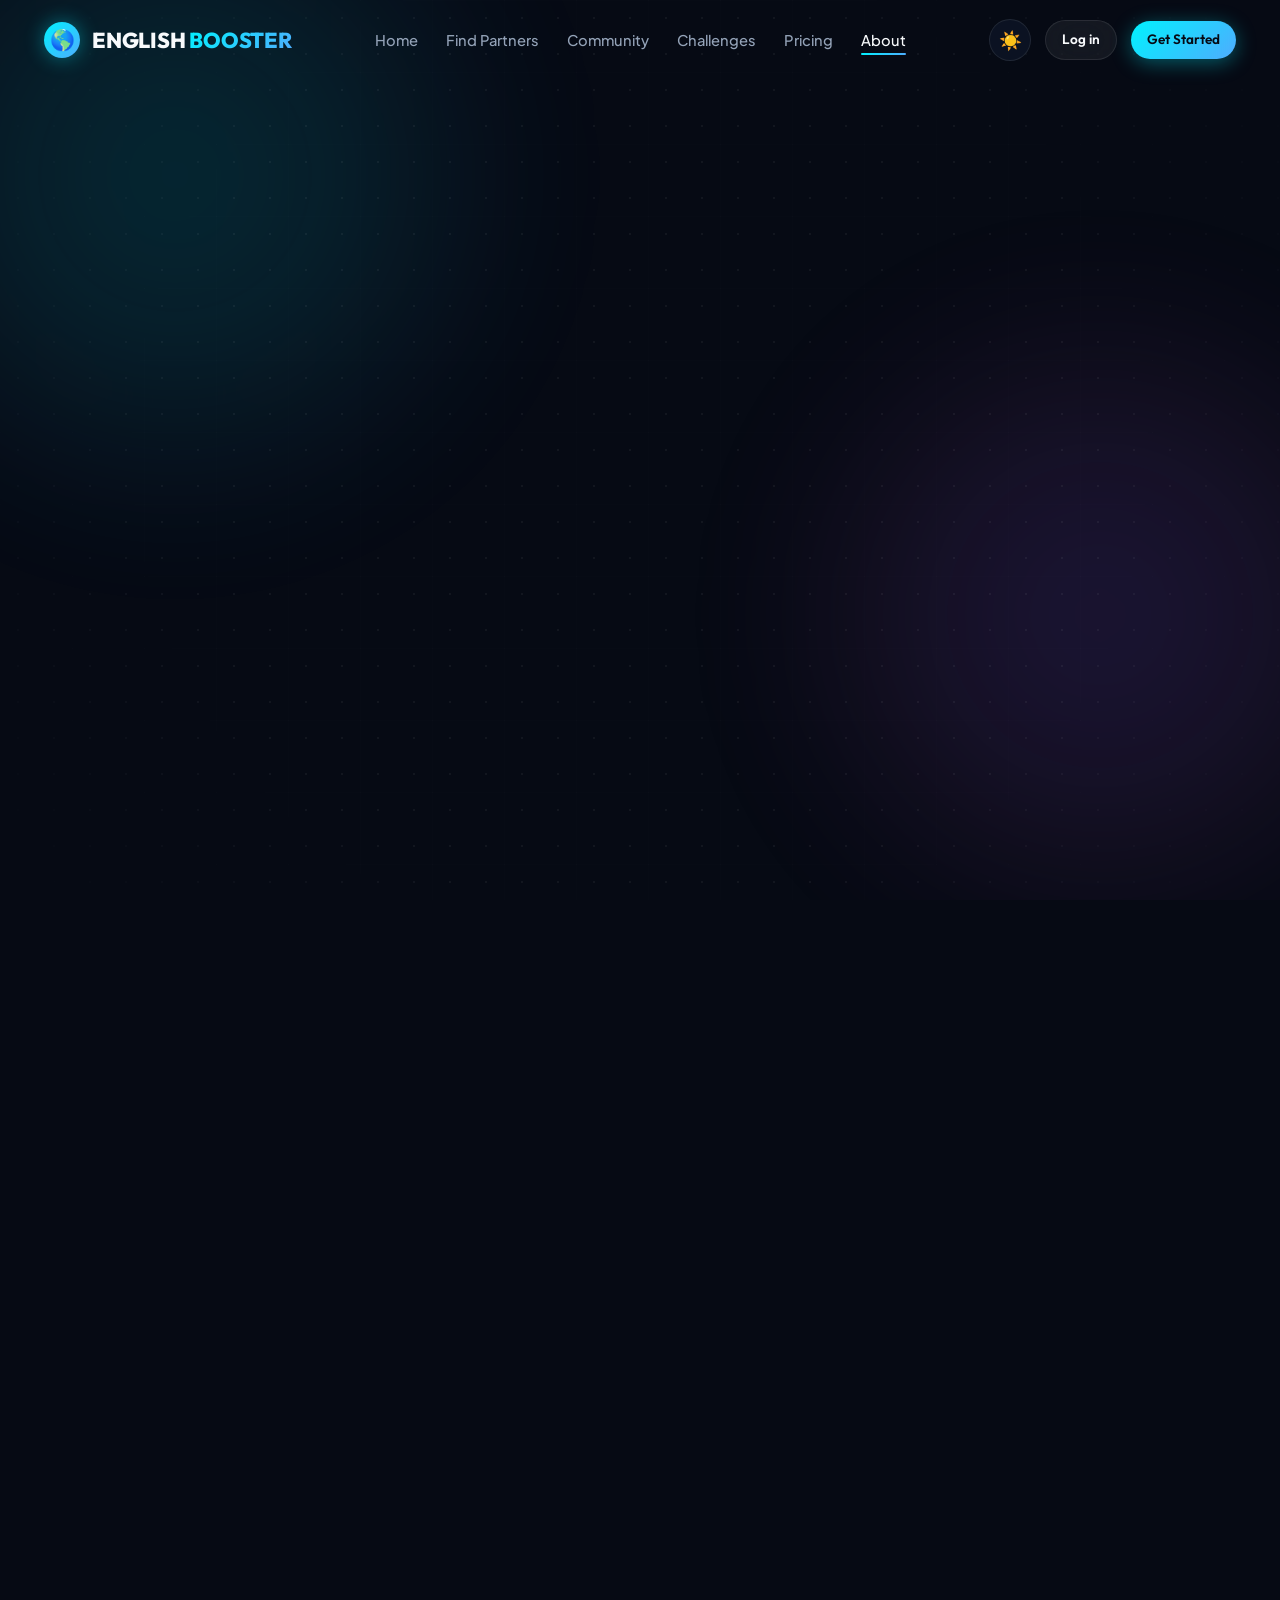
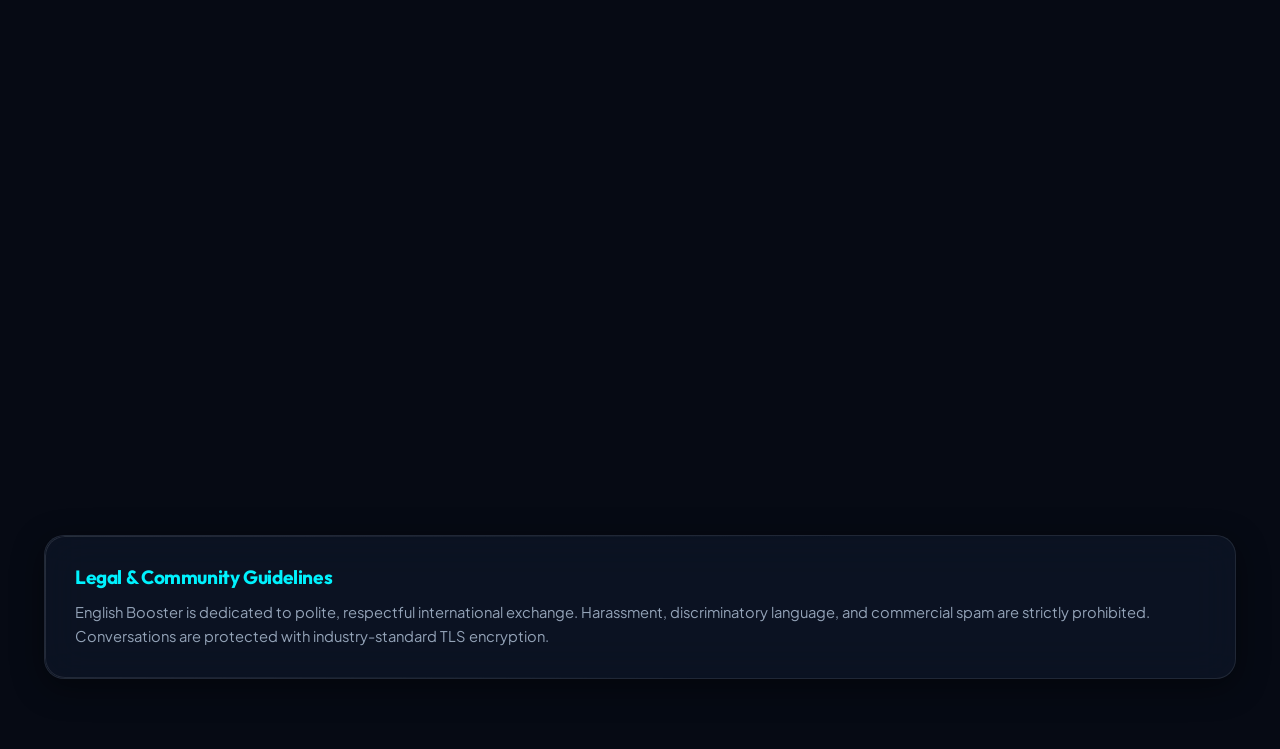
==== pages/about.html @ 3b74b7aa "v1" ====
<!DOCTYPE html>
<html lang="en" data-theme="dark">
<head>
  <meta charset="UTF-8">
  <meta name="viewport" content="width=device-width, initial-scale=1.0">
  <title>About English Booster & Founder Tychique Bongo</title>
  <meta name="description" content="Discover our mission to connect people across the globe and help them speak fluent English with confidence. Meet our founder Tychique Bongo.">
  <link rel="stylesheet" href="../css/style.css">
  <link rel="stylesheet" href="../css/animations.css">
  <link rel="stylesheet" href="../css/responsive.css">
  <link rel="icon" href="data:image/svg+xml,<svg xmlns='http://www.w3.org/2000/svg' viewBox='0 0 100 100'><text y='.9em' font-size='90'>🌎</text></svg>">
  <style>
    .faq-item {
      background: var(--bg-card);
      border: 1px solid var(--glass-border);
      border-radius: var(--radius-md);
      overflow: hidden;
      margin-bottom: 14px;
    }
    .faq-question {
      padding: 18px 22px;
      font-weight: 700;
      cursor: pointer;
      display: flex;
      justify-content: space-between;
      align-items: center;
      transition: background-color var(--transition-fast);
    }
    .faq-question:hover {
      background: rgba(0, 242, 254, 0.05);
    }
    .faq-answer {
      padding: 0 22px 18px;
      color: var(--text-muted);
      font-size: 0.95rem;
      line-height: 1.6;
      display: none;
    }
    .faq-item.active .faq-answer {
      display: block;
    }
    .faq-item.active .faq-icon {
      transform: rotate(45deg);
    }
    .faq-icon {
      transition: transform var(--transition-fast);
      font-size: 1.2rem;
    }
  </style>
</head>
<body>

  <!-- CRYSTAL BACKGROUND -->
  <div class="crystal-bg-wrapper" aria-hidden="true">
    <div class="crystal-orb crystal-orb-1"></div>
    <div class="crystal-orb crystal-orb-2"></div>
    <div class="crystal-grid-overlay"></div>
  </div>

  <header>
    <nav class="site-nav scrolled" id="main-nav">
      <div class="container nav-container">
        <a href="../index.html" class="nav-brand">
          <div class="brand-globe">🌎</div>
          <span>ENGLISH <span class="brand-title-accent">BOOSTER</span></span>
        </a>

        <ul class="nav-links">
          <li><a href="../index.html" class="nav-link">Home</a></li>
          <li><a href="partners.html" class="nav-link">Find Partners</a></li>
          <li><a href="community.html" class="nav-link">Community</a></li>
          <li><a href="challenges.html" class="nav-link">Challenges</a></li>
          <li><a href="pricing.html" class="nav-link">Pricing</a></li>
          <li><a href="about.html" class="nav-link active">About</a></li>
        </ul>

        <div class="nav-actions">
          <button class="theme-toggle-btn" aria-label="Toggle Theme">☀️</button>
          <a href="login.html" class="btn btn-secondary btn-sm">Log in</a>
          <a href="register.html" class="btn btn-primary btn-sm">Get Started</a>
          <button class="mobile-menu-toggle" aria-label="Menu">
            <span></span><span></span><span></span>
          </button>
        </div>
      </div>
    </nav>
  </header>

  <!-- MOBILE SLIDE DRAWER -->
  <div class="mobile-drawer" id="mobile-drawer">
    <ul class="mobile-nav-links">
      <li><a href="../index.html" class="mobile-nav-link"><span>🏠</span> Home</a></li>
      <li><a href="partners.html" class="mobile-nav-link"><span>🔎</span> Find Partners</a></li>
      <li><a href="dashboard.html" class="mobile-nav-link"><span>📊</span> Dashboard</a></li>
      <li><a href="pricing.html" class="mobile-nav-link"><span>💎</span> Pricing</a></li>
      <li><a href="about.html" class="mobile-nav-link active"><span>ℹ️</span> About</a></li>
    </ul>
  </div>

  <main class="container" style="padding-top: calc(var(--nav-height) + 30px); padding-bottom: 70px;">
    <!-- MISSION HEADER -->
    <div style="max-width: 780px; margin: 0 auto 60px; text-align: center;" class="reveal-init">
      <span class="crystal-badge" style="margin-bottom: 12px;">Our Purpose</span>
      <h1 style="font-size: 3rem; letter-spacing: -0.02em; line-height: 1.15;">
        Why <span class="text-gradient-cyan">English Booster?</span>
      </h1>
      <p style="color: var(--text-muted); font-size: 1.2rem; margin-top: 18px; line-height: 1.7;">
        English Booster connects people from different cultures and countries through one universal language: <strong>English</strong>.
      </p>
      <div class="glass-card" style="padding: 24px; margin-top: 24px; border-color: rgba(0,242,254,0.3); background: rgba(0,242,254,0.05);">
        <p style="font-size: 1.25rem; font-weight: 700; color: #ffffff;">
          "Help people speak English with confidence by giving them real opportunities to communicate."
        </p>
      </div>
    </div>

    <!-- CORE PILLARS GRID -->
    <div style="display: grid; grid-template-columns: repeat(auto-fit, minmax(280px, 1fr)); gap: 24px; margin-bottom: 80px;" class="reveal-init">
      <div class="glass-card" style="padding: 30px;">
        <div style="font-size: 2.2rem; margin-bottom: 12px;">🤝</div>
        <h3 style="font-size: 1.3rem; margin-bottom: 8px;">Human Connection First</h3>
        <p style="color: var(--text-muted); font-size: 0.95rem; line-height: 1.6;">
          Fluency does not come from memorizing vocabulary lists in isolation. It emerges when you interact with real people who listen, respond, and share genuine life stories.
        </p>
      </div>

      <div class="glass-card" style="padding: 30px;">
        <div style="font-size: 2.2rem; margin-bottom: 12px;">🤖</div>
        <h3 style="font-size: 1.3rem; margin-bottom: 8px;">Intelligent Pedagogical AI</h3>
        <p style="color: var(--text-muted); font-size: 0.95rem; line-height: 1.6;">
          Our AI acts as an encouraging mentor in the background — offering gentle grammatical corrections with explanations so you learn naturally without fear.
        </p>
      </div>

      <div class="glass-card" style="padding: 30px;">
        <div style="font-size: 2.2rem; margin-bottom: 12px;">🌍</div>
        <h3 style="font-size: 1.3rem; margin-bottom: 8px;">Global Inclusivity</h3>
        <p style="color: var(--text-muted); font-size: 0.95rem; line-height: 1.6;">
          From Abidjan and Tokyo to Madrid and Lagos, we welcome learners of all cultural backgrounds and CEFR proficiency levels from A1 beginners to C2 proficients.
        </p>
      </div>
    </div>

    <!-- FOUNDER & LEADERSHIP SECTION -->
    <div style="margin-bottom: 80px;" class="reveal-init">
      <div class="section-header">
        <span class="crystal-badge section-tag">Leadership & Contact</span>
        <h2 class="section-title">The Vision Behind English Booster</h2>
      </div>

      <div class="glass-card founder-card">
        <div class="founder-photo-wrap">
          <img src="../assets/images/tychique-bongo.jpg" alt="Tychique Bongo — Founder & CEO of English Booster">
        </div>

        <div class="founder-info">
          <span class="crystal-badge founder-badge">Founder & Creator</span>
          <h3 class="founder-name">Tychique Bongo</h3>
          <div class="founder-role">Lead Full-Stack Architect · EdTech Entrepreneur</div>
          <p class="founder-bio">
            "Millions of people spend years studying English in classrooms but freeze when speaking to a foreigner or answering in an interview. English Booster is built to bridge that gap through everyday practice, supportive AI coaching, and international friendships."
          </p>

          <div style="background: rgba(255,255,255,0.04); border: 1px solid var(--glass-border); border-radius: var(--radius-md); padding: 14px 18px; margin: 10px 0; font-size: 0.9rem;">
            <div><strong>Direct Contact Information:</strong></div>
            <div style="margin-top: 4px; color: var(--text-muted);">
              📞 Phone: <strong>+225 07 05 88 46 87</strong> | 💬 WhatsApp: <strong>+242 905 37 12</strong> | 📧 Email: <strong>tychiquebongo</strong>
            </div>
          </div>

          <div class="founder-contacts">
            <a href="https://wa.me/24209053712" target="_blank" rel="noopener noreferrer" class="founder-btn btn-whatsapp">
              <span>💬</span> WhatsApp Direct
            </a>
            <a href="tel:+2250705884687" class="founder-btn btn-call">
              <span>📞</span> Call Founder
            </a>
            <a href="mailto:tychiquebongo@englishbooster.io" class="founder-btn btn-email">
              <span>📧</span> Send Email
            </a>
          </div>
        </div>
      </div>
    </div>

    <!-- FREQUENTLY ASKED QUESTIONS (ACCORDION) -->
    <div style="max-width: 800px; margin: 0 auto 80px;" class="reveal-init">
      <div class="section-header">
        <span class="crystal-badge section-tag">FAQ</span>
        <h2 class="section-title">Common Questions</h2>
      </div>

      <div class="faq-item">
        <div class="faq-question">
          <span>What if I make mistakes while speaking?</span>
          <span class="faq-icon">+</span>
        </div>
        <div class="faq-answer">
          Making mistakes is the foundation of spoken language acquisition! English Booster fosters a supportive, zero-judgment atmosphere. Both your partner and our AI assistant are here to help you grow.
        </div>
      </div>

      <div class="faq-item">
        <div class="faq-question">
          <span>How does the AI Match Score work?</span>
          <span class="faq-icon">+</span>
        </div>
        <div class="faq-answer">
          Our algorithm evaluates your CEFR level, target goals (e.g. travel vs. career), shared interests, and typical availability timezones to suggest the most compatible practice partners.
        </div>
      </div>

      <div class="faq-item">
        <div class="faq-question">
          <span>Can I practice using audio without turning on my video?</span>
          <span class="faq-icon">+</span>
        </div>
        <div class="faq-answer">
          Yes! You have full control. You can exchange voice notes in chat, join audio-only calls, or turn on your camera whenever you feel comfortable.
        </div>
      </div>

      <div class="faq-item">
        <div class="faq-question">
          <span>How can I reach the founder or report feedback?</span>
          <span class="faq-icon">+</span>
        </div>
        <div class="faq-answer">
          You can reach Tychique Bongo directly via WhatsApp (+242 905 37 12), phone (+225 07 05 88 46 87), or email. We read and implement community feedback every single week!
        </div>
      </div>
    </div>

    <!-- LEGAL SUMMARY -->
    <div id="legal" class="glass-card" style="padding: 30px;" class="reveal-init">
      <h4 style="font-size: 1.2rem; margin-bottom: 12px; color: var(--cyan-primary);">Legal & Community Guidelines</h4>
      <p style="color: var(--text-muted); font-size: 0.92rem; line-height: 1.6;">
        English Booster is dedicated to polite, respectful international exchange. Harassment, discriminatory language, and commercial spam are strictly prohibited. Conversations are protected with industry-standard TLS encryption.
      </p>
    </div>
  </main>

  <script src="../js/main.js"></script>
  <script>
    // FAQ Accordion
    document.querySelectorAll('.faq-question').forEach(q => {
      q.addEventListener('click', () => {
        const item = q.parentElement;
        item.classList.toggle('active');
        const icon = q.querySelector('.faq-icon');
        icon.textContent = item.classList.contains('active') ? '−' : '+';
      });
    });
  </script>
</body>
</html>
---- css/style.css ----
/* ==========================================================================
   ENGLISH BOOSTER — CORE DESIGN SYSTEM & STYLESHEET
   Aesthetics: Crystal Glassmorphism + Deep Navy Blue + Electric Cyan + Royal Purple
   "Connect. Speak. Improve."
   ========================================================================== */

@import url('https://fonts.googleapis.com/css2?family=Outfit:wght@300;400;500;600;700;800;900&family=Plus+Jakarta+Sans:wght@300;400;500;600;700;800&family=JetBrains+Mono:wght@400;600&display=swap');

:root {
  /* Fonts */
  --font-heading: 'Outfit', -apple-system, BlinkMacSystemFont, 'Segoe UI', Roboto, sans-serif;
  --font-body: 'Plus Jakarta Sans', -apple-system, BlinkMacSystemFont, 'Segoe UI', Roboto, sans-serif;
  --font-mono: 'JetBrains Mono', monospace;

  /* Color Palette - Dark Mode (Default Premium Crystal) */
  --bg-base: #060a14;
  --bg-surface: #0a1124;
  --bg-card: rgba(15, 23, 42, 0.65);
  --bg-card-hover: rgba(26, 38, 74, 0.75);
  --bg-elevated: rgba(30, 41, 79, 0.85);
  --bg-input: rgba(15, 23, 42, 0.8);

  /* Glassmorphism Tokens */
  --glass-bg: rgba(14, 23, 47, 0.55);
  --glass-bg-subtle: rgba(255, 255, 255, 0.03);
  --glass-border: rgba(255, 255, 255, 0.09);
  --glass-border-hover: rgba(0, 242, 254, 0.35);
  --glass-border-active: rgba(139, 92, 246, 0.5);
  --glass-blur: blur(20px);
  --glass-shadow: 0 8px 32px 0 rgba(0, 0, 0, 0.45);
  --glass-glow-cyan: 0 0 35px rgba(0, 242, 254, 0.25);
  --glass-glow-purple: 0 0 35px rgba(139, 92, 246, 0.25);

  /* Vibrant Accents */
  --cyan-primary: #00f2fe;
  --cyan-deep: #4facfe;
  --purple-primary: #8b5cf6;
  --purple-deep: #6366f1;
  --pink-neon: #ec4899;
  --emerald-accent: #10b981;
  --amber-accent: #f59e0b;
  --coral-accent: #f43f5e;

  /* Gradients */
  --grad-cyan-blue: linear-gradient(135deg, #00f2fe 0%, #4facfe 100%);
  --grad-purple-pink: linear-gradient(135deg, #8b5cf6 0%, #ec4899 100%);
  --grad-crystal: linear-gradient(135deg, rgba(0, 242, 254, 0.15) 0%, rgba(139, 92, 246, 0.15) 100%);
  --grad-crystal-border: linear-gradient(135deg, rgba(0, 242, 254, 0.6) 0%, rgba(139, 92, 246, 0.4) 50%, rgba(255, 255, 255, 0.1) 100%);
  --grad-text-hero: linear-gradient(135deg, #ffffff 30%, #a5b4fc 60%, #00f2fe 100%);

  /* Text & Foreground */
  --text-main: #f8fafc;
  --text-muted: #94a3b8;
  --text-subtle: #64748b;
  --text-inverse: #060a14;

  /* Sizing & Radius */
  --radius-sm: 8px;
  --radius-md: 14px;
  --radius-lg: 20px;
  --radius-xl: 28px;
  --radius-full: 9999px;

  /* Transitions */
  --transition-fast: 0.18s cubic-bezier(0.16, 1, 0.3, 1);
  --transition-normal: 0.3s cubic-bezier(0.16, 1, 0.3, 1);
  --transition-bounce: 0.5s cubic-bezier(0.34, 1.56, 0.64, 1);

  /* Layout */
  --container-max: 1240px;
  --nav-height: 80px;
}

/* Light Mode Overrides */
[data-theme="light"] {
  --bg-base: #f1f5f9;
  --bg-surface: #e2e8f0;
  --bg-card: rgba(255, 255, 255, 0.75);
  --bg-card-hover: rgba(255, 255, 255, 0.95);
  --bg-elevated: #ffffff;
  --bg-input: rgba(255, 255, 255, 0.9);

  --glass-bg: rgba(255, 255, 255, 0.68);
  --glass-bg-subtle: rgba(0, 0, 0, 0.02);
  --glass-border: rgba(203, 213, 225, 0.7);
  --glass-border-hover: rgba(14, 165, 233, 0.5);
  --glass-border-active: rgba(139, 92, 246, 0.6);
  --glass-shadow: 0 8px 30px 0 rgba(148, 163, 184, 0.22);
  --glass-glow-cyan: 0 0 25px rgba(14, 165, 233, 0.2);
  --glass-glow-purple: 0 0 25px rgba(139, 92, 246, 0.15);

  --cyan-primary: #0284c7;
  --cyan-deep: #0369a1;
  --purple-primary: #7c3aed;

  --grad-text-hero: linear-gradient(135deg, #0f172a 30%, #3730a3 70%, #0284c7 100%);
  --grad-crystal: linear-gradient(135deg, rgba(2, 132, 199, 0.08) 0%, rgba(124, 58, 237, 0.08) 100%);

  --text-main: #0f172a;
  --text-muted: #475569;
  --text-subtle: #64748b;
  --text-inverse: #ffffff;
}

/* ==========================================================================
   RESET & BASE STYLES
   ========================================================================== */
*, *::before, *::after {
  box-sizing: border-box;
  margin: 0;
  padding: 0;
}

html {
  scroll-behavior: smooth;
  font-size: 16px;
  -webkit-text-size-adjust: 100%;
}

body {
  font-family: var(--font-body);
  background-color: var(--bg-base);
  color: var(--text-main);
  min-height: 100vh;
  line-height: 1.6;
  overflow-x: hidden;
  position: relative;
  transition: background-color var(--transition-normal), color var(--transition-normal);
}

/* Custom Scrollbar */
::-webkit-scrollbar {
  width: 9px;
  height: 9px;
}
::-webkit-scrollbar-track {
  background: var(--bg-base);
}
::-webkit-scrollbar-thumb {
  background: rgba(148, 163, 184, 0.25);
  border-radius: var(--radius-full);
  border: 2px solid var(--bg-base);
}
::-webkit-scrollbar-thumb:hover {
  background: var(--cyan-primary);
}

/* Selection */
::selection {
  background: rgba(0, 242, 254, 0.3);
  color: #ffffff;
}

/* Links & Media */
a {
  color: inherit;
  text-decoration: none;
  transition: color var(--transition-fast);
}

img, svg, video {
  max-width: 100%;
  height: auto;
  display: block;
}

button, input, select, textarea {
  font: inherit;
  color: inherit;
  outline: none;
  border: none;
  background: transparent;
}

button {
  cursor: pointer;
  user-select: none;
}

/* Headings */
h1, h2, h3, h4, h5, h6 {
  font-family: var(--font-heading);
  font-weight: 700;
  line-height: 1.2;
  letter-spacing: -0.02em;
}

/* ==========================================================================
   CRYSTALLIZED BACKGROUND ENGINE (HTML + CSS ONLY)
   ========================================================================== */
.crystal-bg-wrapper {
  position: fixed;
  inset: 0;
  pointer-events: none;
  z-index: -1;
  overflow: hidden;
}

.crystal-orb {
  position: absolute;
  border-radius: 50%;
  filter: blur(80px);
  opacity: 0.45;
  transition: transform 1s ease-out;
  will-change: transform;
}

.crystal-orb-1 {
  width: 650px;
  height: 650px;
  top: -150px;
  left: -150px;
  background: radial-gradient(circle, rgba(0, 242, 254, 0.35) 0%, rgba(79, 172, 254, 0.1) 70%, transparent 100%);
  animation: floatOrb 22s ease-in-out infinite alternate;
}

.crystal-orb-2 {
  width: 600px;
  height: 600px;
  top: 35%;
  right: -120px;
  background: radial-gradient(circle, rgba(139, 92, 246, 0.38) 0%, rgba(236, 72, 153, 0.12) 70%, transparent 100%);
  animation: floatOrb 26s ease-in-out infinite alternate-reverse;
}

.crystal-orb-3 {
  width: 500px;
  height: 500px;
  bottom: -100px;
  left: 20%;
  background: radial-gradient(circle, rgba(16, 185, 129, 0.25) 0%, rgba(0, 242, 254, 0.1) 70%, transparent 100%);
  animation: floatOrb 20s ease-in-out infinite alternate;
}

/* Geometric Crystal Prisms */
.crystal-prism {
  position: absolute;
  background: linear-gradient(135deg, rgba(255, 255, 255, 0.05) 0%, rgba(255, 255, 255, 0.01) 100%);
  backdrop-filter: blur(6px);
  border: 1px solid rgba(255, 255, 255, 0.08);
  box-shadow: 0 8px 32px 0 rgba(0, 242, 254, 0.08);
  clip-path: polygon(50% 0%, 100% 38%, 82% 100%, 18% 100%, 0% 38%);
  animation: rotatePrism 30s linear infinite;
  opacity: 0.6;
}

.prism-1 {
  width: 140px;
  height: 140px;
  top: 15%;
  left: 10%;
  animation-duration: 35s;
}

.prism-2 {
  width: 90px;
  height: 90px;
  top: 65%;
  right: 12%;
  animation-duration: 25s;
  animation-direction: reverse;
}

.prism-3 {
  width: 70px;
  height: 70px;
  bottom: 12%;
  left: 8%;
  animation-duration: 28s;
}

/* Micro Crystal Grid Pattern */
.crystal-grid-overlay {
  position: absolute;
  inset: 0;
  background-image: 
    radial-gradient(rgba(255, 255, 255, 0.08) 1px, transparent 1px),
    linear-gradient(to right, rgba(255, 255, 255, 0.015) 1px, transparent 1px),
    linear-gradient(to bottom, rgba(255, 255, 255, 0.015) 1px, transparent 1px);
  background-size: 36px 36px, 72px 72px, 72px 72px;
  mask-image: radial-gradient(circle at 50% 50%, black 60%, transparent 100%);
  -webkit-mask-image: radial-gradient(circle at 50% 50%, black 60%, transparent 100%);
  opacity: 0.65;
}

/* ==========================================================================
   GLASSMORPHISM & CORE UTILITY CLASSES
   ========================================================================== */
.container {
  width: 100%;
  max-width: var(--container-max);
  margin-left: auto;
  margin-right: auto;
  padding-left: 24px;
  padding-right: 24px;
}

.glass-card {
  background: var(--bg-card);
  backdrop-filter: var(--glass-blur);
  -webkit-backdrop-filter: var(--glass-blur);
  border: 1px solid var(--glass-border);
  border-radius: var(--radius-lg);
  box-shadow: var(--glass-shadow);
  transition: transform var(--transition-normal), border-color var(--transition-normal), box-shadow var(--transition-normal);
  position: relative;
  overflow: hidden;
}

.glass-card::before {
  content: '';
  position: absolute;
  inset: 0;
  border-radius: inherit;
  padding: 1px;
  background: linear-gradient(135deg, rgba(255, 255, 255, 0.12), transparent 60%);
  -webkit-mask: linear-gradient(#fff 0 0) content-box, linear-gradient(#fff 0 0);
  -webkit-mask-composite: xor;
  mask-composite: exclude;
  pointer-events: none;
}

.glass-card:hover {
  border-color: var(--glass-border-hover);
  box-shadow: var(--glass-shadow), var(--glass-glow-cyan);
  transform: translateY(-4px);
}

.glass-card-interactive {
  cursor: pointer;
}

.glass-card-interactive:active {
  transform: translateY(-1px) scale(0.99);
}

.glass-panel {
  background: var(--glass-bg);
  backdrop-filter: var(--glass-blur);
  -webkit-backdrop-filter: var(--glass-blur);
  border: 1px solid var(--glass-border);
  border-radius: var(--radius-xl);
  box-shadow: var(--glass-shadow);
}

/* Badges & Tags */
.crystal-badge {
  display: inline-flex;
  align-items: center;
  gap: 8px;
  padding: 6px 14px;
  border-radius: var(--radius-full);
  font-size: 0.82rem;
  font-weight: 600;
  letter-spacing: 0.02em;
  background: rgba(0, 242, 254, 0.1);
  color: var(--cyan-primary);
  border: 1px solid rgba(0, 242, 254, 0.25);
  box-shadow: 0 0 16px rgba(0, 242, 254, 0.15);
}

.crystal-badge-purple {
  background: rgba(139, 92, 246, 0.12);
  color: #a78bfa;
  border-color: rgba(139, 92, 246, 0.3);
  box-shadow: 0 0 16px rgba(139, 92, 246, 0.15);
}

.crystal-badge-emerald {
  background: rgba(16, 185, 129, 0.12);
  color: #34d399;
  border-color: rgba(16, 185, 129, 0.3);
  box-shadow: 0 0 16px rgba(16, 185, 129, 0.15);
}

.crystal-badge-amber {
  background: rgba(245, 158, 11, 0.12);
  color: #fbbf24;
  border-color: rgba(245, 158, 11, 0.3);
}

/* CEFR Level Badges */
.badge-level {
  display: inline-flex;
  align-items: center;
  justify-content: center;
  font-weight: 800;
  font-family: var(--font-heading);
  padding: 3px 10px;
  border-radius: var(--radius-sm);
  font-size: 0.75rem;
  text-transform: uppercase;
  letter-spacing: 0.05em;
}

.level-a1, .level-a2 {
  background: rgba(59, 130, 246, 0.18);
  color: #60a5fa;
  border: 1px solid rgba(59, 130, 246, 0.35);
}
.level-b1, .level-b2 {
  background: rgba(139, 92, 246, 0.18);
  color: #c084fc;
  border: 1px solid rgba(139, 92, 246, 0.35);
}
.level-c1, .level-c2 {
  background: rgba(16, 185, 129, 0.18);
  color: #34d399;
  border: 1px solid rgba(16, 185, 129, 0.35);
}

/* Status Dot */
.status-indicator {
  display: inline-flex;
  align-items: center;
  gap: 6px;
  font-size: 0.8rem;
  font-weight: 500;
}
.status-dot {
  width: 8px;
  height: 8px;
  border-radius: 50%;
  display: inline-block;
}
.status-dot.online {
  background-color: var(--emerald-accent);
  box-shadow: 0 0 10px var(--emerald-accent);
  animation: pulseDot 2s infinite;
}
.status-dot.offline {
  background-color: var(--text-subtle);
}

/* Gradient Text */
.text-gradient-cyan {
  background: var(--grad-cyan-blue);
  -webkit-background-clip: text;
  -webkit-text-fill-color: transparent;
}

.text-gradient-hero {
  background: var(--grad-text-hero);
  -webkit-background-clip: text;
  -webkit-text-fill-color: transparent;
}

.text-gradient-purple {
  background: var(--grad-purple-pink);
  -webkit-background-clip: text;
  -webkit-text-fill-color: transparent;
}

/* ==========================================================================
   BUTTONS
   ========================================================================== */
.btn {
  display: inline-flex;
  align-items: center;
  justify-content: center;
  gap: 10px;
  padding: 12px 24px;
  border-radius: var(--radius-full);
  font-family: var(--font-heading);
  font-weight: 600;
  font-size: 0.95rem;
  transition: all var(--transition-normal);
  cursor: pointer;
  position: relative;
  overflow: hidden;
  white-space: nowrap;
}

.btn-primary {
  background: var(--grad-cyan-blue);
  color: #060a14;
  box-shadow: 0 4px 20px rgba(0, 242, 254, 0.35);
  border: none;
}

.btn-primary:hover {
  transform: translateY(-2px);
  box-shadow: 0 8px 30px rgba(0, 242, 254, 0.55);
}

.btn-primary:active {
  transform: translateY(0);
}

.btn-secondary {
  background: rgba(255, 255, 255, 0.06);
  color: var(--text-main);
  border: 1px solid var(--glass-border);
  backdrop-filter: var(--glass-blur);
}

.btn-secondary:hover {
  background: rgba(255, 255, 255, 0.12);
  border-color: rgba(255, 255, 255, 0.25);
  transform: translateY(-2px);
}

.btn-purple {
  background: var(--grad-purple-pink);
  color: #ffffff;
  box-shadow: 0 4px 20px rgba(139, 92, 246, 0.35);
}

.btn-purple:hover {
  transform: translateY(-2px);
  box-shadow: 0 8px 30px rgba(139, 92, 246, 0.55);
}

.btn-outline-cyan {
  background: transparent;
  color: var(--cyan-primary);
  border: 1px solid var(--cyan-primary);
}

.btn-outline-cyan:hover {
  background: rgba(0, 242, 254, 0.12);
  box-shadow: var(--glass-glow-cyan);
}

.btn-sm {
  padding: 8px 16px;
  font-size: 0.85rem;
}

.btn-lg {
  padding: 16px 34px;
  font-size: 1.08rem;
  border-radius: var(--radius-full);
}

.btn-icon-only {
  width: 44px;
  height: 44px;
  padding: 0;
  border-radius: 50%;
  display: inline-flex;
  align-items: center;
  justify-content: center;
}

/* ==========================================================================
   NAVIGATION BAR
   ========================================================================== */
.site-nav {
  position: fixed;
  top: 0;
  left: 0;
  right: 0;
  height: var(--nav-height);
  z-index: 1000;
  transition: background-color var(--transition-normal), backdrop-filter var(--transition-normal), border-color var(--transition-normal);
}

.site-nav.scrolled {
  background: var(--glass-bg);
  backdrop-filter: var(--glass-blur);
  -webkit-backdrop-filter: var(--glass-blur);
  border-bottom: 1px solid var(--glass-border);
  box-shadow: 0 4px 24px rgba(0, 0, 0, 0.3);
}

.nav-container {
  display: flex;
  align-items: center;
  justify-content: space-between;
  height: 100%;
}

.nav-brand {
  display: flex;
  align-items: center;
  gap: 12px;
  font-family: var(--font-heading);
  font-size: 1.35rem;
  font-weight: 800;
  letter-spacing: -0.01em;
}

.brand-globe {
  width: 36px;
  height: 36px;
  border-radius: 50%;
  background: var(--grad-cyan-blue);
  display: flex;
  align-items: center;
  justify-content: center;
  font-size: 1.25rem;
  box-shadow: 0 0 20px rgba(0, 242, 254, 0.4);
}

.brand-title-accent {
  background: var(--grad-cyan-blue);
  -webkit-background-clip: text;
  -webkit-text-fill-color: transparent;
}

.nav-links {
  display: flex;
  align-items: center;
  gap: 28px;
  list-style: none;
}

.nav-link {
  font-size: 0.92rem;
  font-weight: 500;
  color: var(--text-muted);
  position: relative;
  padding: 6px 0;
}

.nav-link:hover,
.nav-link.active {
  color: var(--text-main);
}

.nav-link::after {
  content: '';
  position: absolute;
  bottom: 0;
  left: 0;
  width: 0;
  height: 2px;
  background: var(--grad-cyan-blue);
  border-radius: 2px;
  transition: width var(--transition-fast);
}

.nav-link:hover::after,
.nav-link.active::after {
  width: 100%;
}

.nav-actions {
  display: flex;
  align-items: center;
  gap: 14px;
}

/* Theme Toggle Button */
.theme-toggle-btn {
  width: 42px;
  height: 42px;
  border-radius: 50%;
  background: var(--bg-card);
  border: 1px solid var(--glass-border);
  color: var(--text-muted);
  display: flex;
  align-items: center;
  justify-content: center;
  font-size: 1.15rem;
  cursor: pointer;
  transition: all var(--transition-fast);
}

.theme-toggle-btn:hover {
  color: var(--cyan-primary);
  border-color: var(--cyan-primary);
  box-shadow: var(--glass-glow-cyan);
}

/* Mobile Hamburger */
.mobile-menu-toggle {
  display: none;
  flex-direction: column;
  justify-content: space-between;
  width: 32px;
  height: 24px;
  background: transparent;
  cursor: pointer;
  z-index: 1001;
  padding: 0;
}

.mobile-menu-toggle span {
  display: block;
  height: 3px;
  width: 100%;
  background: var(--text-main);
  border-radius: 3px;
  transition: all var(--transition-normal);
}

.mobile-menu-toggle.open span:nth-child(1) {
  transform: translateY(10.5px) rotate(45deg);
  background: var(--cyan-primary);
}

.mobile-menu-toggle.open span:nth-child(2) {
  opacity: 0;
  transform: translateX(-10px);
}

.mobile-menu-toggle.open span:nth-child(3) {
  transform: translateY(-10.5px) rotate(-45deg);
  background: var(--cyan-primary);
}

/* Mobile Nav Drawer */
.mobile-drawer {
  position: fixed;
  top: 0;
  right: -100%;
  width: 300px;
  height: 100vh;
  background: var(--bg-surface);
  backdrop-filter: blur(28px);
  -webkit-backdrop-filter: blur(28px);
  border-left: 1px solid var(--glass-border);
  padding: 100px 32px 32px;
  display: flex;
  flex-direction: column;
  gap: 20px;
  z-index: 999;
  transition: right var(--transition-bounce);
  box-shadow: -10px 0 40px rgba(0, 0, 0, 0.5);
}

.mobile-drawer.open {
  right: 0;
}

.mobile-nav-links {
  list-style: none;
  display: flex;
  flex-direction: column;
  gap: 16px;
}

.mobile-nav-link {
  font-size: 1.15rem;
  font-weight: 600;
  color: var(--text-muted);
  display: flex;
  align-items: center;
  gap: 12px;
  padding: 10px 0;
  border-bottom: 1px solid rgba(255, 255, 255, 0.05);
}

.mobile-nav-link:hover,
.mobile-nav-link.active {
  color: var(--cyan-primary);
}

/* Bottom Mobile Dock (Mobile Only) */
.mobile-bottom-dock {
  display: none;
  position: fixed;
  bottom: 0;
  left: 0;
  right: 0;
  height: 68px;
  background: var(--bg-card);
  backdrop-filter: blur(24px);
  -webkit-backdrop-filter: blur(24px);
  border-top: 1px solid var(--glass-border);
  z-index: 900;
  align-items: center;
  justify-content: space-around;
  padding: 0 12px;
}

.dock-item {
  display: flex;
  flex-direction: column;
  align-items: center;
  justify-content: center;
  gap: 4px;
  color: var(--text-muted);
  font-size: 0.72rem;
  font-weight: 600;
  text-decoration: none;
  flex: 1;
  height: 100%;
  position: relative;
}

.dock-item .dock-icon {
  font-size: 1.3rem;
  line-height: 1;
  transition: transform var(--transition-fast);
}

.dock-item.active,
.dock-item:hover {
  color: var(--cyan-primary);
}

.dock-item.active .dock-icon {
  transform: translateY(-2px);
}

.dock-badge {
  position: absolute;
  top: 6px;
  right: calc(50% - 16px);
  background: var(--pink-neon);
  color: #ffffff;
  font-size: 0.65rem;
  font-weight: 800;
  width: 16px;
  height: 16px;
  border-radius: 50%;
  display: flex;
  align-items: center;
  justify-content: center;
}

/* ==========================================================================
   HERO SECTION
   ========================================================================== */
.hero-section {
  padding-top: calc(var(--nav-height) + 50px);
  padding-bottom: 90px;
  position: relative;
  overflow: hidden;
}

.hero-grid {
  display: grid;
  grid-template-columns: 1.15fr 0.85fr;
  align-items: center;
  gap: 60px;
}

.hero-content {
  display: flex;
  flex-direction: column;
  gap: 24px;
}

.hero-badge-wrap {
  display: flex;
  align-items: center;
  gap: 12px;
  flex-wrap: wrap;
}

.hero-title {
  font-size: 3.75rem;
  line-height: 1.1;
  font-weight: 800;
  letter-spacing: -0.03em;
}

.hero-subtitle {
  font-size: 1.25rem;
  color: var(--text-muted);
  line-height: 1.6;
  max-width: 580px;
}

.hero-cta-group {
  display: flex;
  align-items: center;
  gap: 18px;
  flex-wrap: wrap;
  margin-top: 10px;
}

.hero-trust {
  display: flex;
  align-items: center;
  gap: 20px;
  padding-top: 16px;
  border-top: 1px solid var(--glass-border);
}

.avatar-stack {
  display: flex;
  align-items: center;
}

.avatar-stack-item {
  width: 40px;
  height: 40px;
  border-radius: 50%;
  border: 2px solid var(--bg-base);
  margin-left: -12px;
  background-size: cover;
  background-position: center;
  display: flex;
  align-items: center;
  justify-content: center;
  font-size: 0.85rem;
  font-weight: 700;
}

.avatar-stack-item:first-child {
  margin-left: 0;
}

.trust-text {
  font-size: 0.88rem;
  color: var(--text-muted);
}

.trust-text strong {
  color: var(--text-main);
}

/* Hero Visual / Globe Graphic Showcase */
.hero-visual-card {
  position: relative;
  border-radius: var(--radius-xl);
  padding: 16px;
}

.hero-image-wrap {
  border-radius: var(--radius-lg);
  overflow: hidden;
  position: relative;
  aspect-ratio: 16 / 10;
  box-shadow: 0 20px 50px rgba(0, 0, 0, 0.5);
}

.hero-image-wrap img {
  width: 100%;
  height: 100%;
  object-fit: cover;
  transition: transform 0.6s ease;
}

.hero-image-wrap:hover img {
  transform: scale(1.03);
}

/* Floating Conversation Chips on Hero */
.floating-chip {
  position: absolute;
  background: var(--bg-elevated);
  backdrop-filter: blur(16px);
  -webkit-backdrop-filter: blur(16px);
  border: 1px solid var(--glass-border);
  padding: 10px 16px;
  border-radius: var(--radius-full);
  display: flex;
  align-items: center;
  gap: 12px;
  box-shadow: 0 10px 30px rgba(0, 0, 0, 0.4);
  font-size: 0.88rem;
  font-weight: 600;
  z-index: 2;
  animation: floatSlow 5s ease-in-out infinite alternate;
}

.floating-chip-1 {
  top: 15px;
  left: -20px;
  animation-delay: 0s;
}

.floating-chip-2 {
  bottom: 25px;
  right: -25px;
  animation-delay: 2.5s;
}

/* ==========================================================================
   STATISTICS SECTION
   ========================================================================== */
.stats-section {
  padding: 60px 0;
  position: relative;
}

.stats-grid {
  display: grid;
  grid-template-columns: repeat(4, 1fr);
  gap: 24px;
}

.stat-card {
  padding: 32px 24px;
  text-align: center;
  display: flex;
  flex-direction: column;
  align-items: center;
  gap: 8px;
}

.stat-icon {
  font-size: 2.2rem;
  margin-bottom: 4px;
}

.stat-value {
  font-size: 3rem;
  font-weight: 800;
  font-family: var(--font-heading);
  letter-spacing: -0.02em;
}

.stat-label {
  color: var(--text-muted);
  font-size: 1rem;
  font-weight: 600;
  text-transform: uppercase;
  letter-spacing: 0.05em;
}

/* ==========================================================================
   HOW IT WORKS SECTION
   ========================================================================== */
.section-wrapper {
  padding: 100px 0;
  position: relative;
}

.section-header {
  text-align: center;
  max-width: 680px;
  margin: 0 auto 60px;
  display: flex;
  flex-direction: column;
  align-items: center;
  gap: 16px;
}

.section-tag {
  text-transform: uppercase;
  letter-spacing: 0.12em;
  font-size: 0.82rem;
  font-weight: 700;
}

.section-title {
  font-size: 2.75rem;
}

.section-desc {
  color: var(--text-muted);
  font-size: 1.12rem;
}

.how-steps-grid {
  display: grid;
  grid-template-columns: repeat(4, 1fr);
  gap: 24px;
  position: relative;
}

.how-step-card {
  padding: 36px 26px;
  display: flex;
  flex-direction: column;
  gap: 20px;
  position: relative;
}

.step-number {
  font-family: var(--font-heading);
  font-size: 2.5rem;
  font-weight: 900;
  line-height: 1;
  color: rgba(255, 255, 255, 0.12);
  transition: color var(--transition-fast);
}

.how-step-card:hover .step-number {
  color: var(--cyan-primary);
}

.step-icon-wrap {
  width: 58px;
  height: 58px;
  border-radius: var(--radius-md);
  background: rgba(0, 242, 254, 0.1);
  border: 1px solid rgba(0, 242, 254, 0.25);
  display: flex;
  align-items: center;
  justify-content: center;
  font-size: 1.7rem;
  color: var(--cyan-primary);
}

.step-title {
  font-size: 1.35rem;
}

.step-text {
  color: var(--text-muted);
  font-size: 0.95rem;
  line-height: 1.6;
}

/* ==========================================================================
   INTERACTIVE SECTIONS: AI COACH & MATCHING PREVIEW
   ========================================================================== */
.feature-showcase-grid {
  display: grid;
  grid-template-columns: 1fr 1fr;
  gap: 60px;
  align-items: center;
}

.feature-showcase-grid.reverse {
  direction: rtl;
}

.feature-showcase-grid.reverse > * {
  direction: ltr;
}

.analytics-bars {
  display: flex;
  flex-direction: column;
  gap: 16px;
  margin-top: 10px;
}

.bar-item {
  display: flex;
  flex-direction: column;
  gap: 6px;
}

.bar-header {
  display: flex;
  justify-content: space-between;
  font-size: 0.88rem;
  font-weight: 600;
}

.progress-track {
  height: 8px;
  background: rgba(255, 255, 255, 0.08);
  border-radius: var(--radius-full);
  overflow: hidden;
  position: relative;
}

.progress-fill {
  height: 100%;
  border-radius: var(--radius-full);
  background: var(--grad-cyan-blue);
  transition: width 1.2s cubic-bezier(0.16, 1, 0.3, 1);
}

.progress-fill.purple {
  background: var(--grad-purple-pink);
}

.progress-fill.emerald {
  background: linear-gradient(135deg, #10b981, #059669);
}

/* AI Feedback Box */
.ai-feedback-box {
  background: rgba(139, 92, 246, 0.08);
  border: 1px solid rgba(139, 92, 246, 0.25);
  border-radius: var(--radius-md);
  padding: 20px;
  display: flex;
  flex-direction: column;
  gap: 12px;
}

.feedback-headline {
  display: flex;
  align-items: center;
  gap: 10px;
  font-weight: 700;
  color: #c084fc;
}

.feedback-list {
  padding-left: 20px;
  color: var(--text-muted);
  font-size: 0.92rem;
  line-height: 1.7;
}

/* ==========================================================================
   PARTNER CARDS GRID & MATCHING
   ========================================================================== */
.partners-grid {
  display: grid;
  grid-template-columns: repeat(auto-fill, minmax(290px, 1fr));
  gap: 24px;
}

.partner-card {
  padding: 24px;
  display: flex;
  flex-direction: column;
  gap: 18px;
  position: relative;
}

.partner-card-header {
  display: flex;
  align-items: center;
  gap: 14px;
}

.partner-avatar {
  width: 56px;
  height: 56px;
  border-radius: 50%;
  background: var(--grad-crystal);
  border: 2px solid var(--glass-border);
  display: flex;
  align-items: center;
  justify-content: center;
  font-size: 1.4rem;
  position: relative;
  flex-shrink: 0;
}

.avatar-badge-flag {
  position: absolute;
  bottom: -2px;
  right: -4px;
  font-size: 1.1rem;
  line-height: 1;
}

.partner-info {
  display: flex;
  flex-direction: column;
  gap: 2px;
}

.partner-name {
  font-size: 1.15rem;
  font-weight: 700;
  display: flex;
  align-items: center;
  gap: 6px;
}

.partner-country {
  color: var(--text-muted);
  font-size: 0.85rem;
}

.partner-meta-row {
  display: flex;
  align-items: center;
  justify-content: space-between;
  padding: 12px;
  background: rgba(255, 255, 255, 0.03);
  border-radius: var(--radius-sm);
  font-size: 0.85rem;
}

.meta-item {
  display: flex;
  flex-direction: column;
  gap: 2px;
}

.meta-label {
  color: var(--text-subtle);
  font-size: 0.75rem;
  text-transform: uppercase;
}

.meta-val {
  font-weight: 600;
}

.interests-tags {
  display: flex;
  flex-wrap: wrap;
  gap: 6px;
}

.interest-tag {
  background: rgba(255, 255, 255, 0.05);
  border: 1px solid var(--glass-border);
  padding: 4px 10px;
  border-radius: var(--radius-full);
  font-size: 0.75rem;
  color: var(--text-muted);
}

.partner-card-footer {
  margin-top: auto;
  display: flex;
  align-items: center;
  gap: 10px;
}

/* AI Match Score Badge */
.match-score-badge {
  position: absolute;
  top: 16px;
  right: 16px;
  background: rgba(0, 242, 254, 0.15);
  border: 1px solid var(--cyan-primary);
  color: var(--cyan-primary);
  padding: 4px 10px;
  border-radius: var(--radius-full);
  font-size: 0.78rem;
  font-weight: 800;
}

/* ==========================================================================
   DAILY CHALLENGE SECTION
   ========================================================================== */
.challenge-hero-card {
  padding: 40px;
  display: grid;
  grid-template-columns: 1.2fr 0.8fr;
  gap: 40px;
  align-items: center;
  background: linear-gradient(135deg, rgba(15, 23, 42, 0.8), rgba(30, 27, 75, 0.7));
  border: 1px solid rgba(139, 92, 246, 0.35);
  box-shadow: 0 10px 40px rgba(139, 92, 246, 0.2);
}

.challenge-details {
  display: flex;
  flex-direction: column;
  gap: 18px;
}

.challenge-prompt-box {
  background: rgba(0, 0, 0, 0.3);
  border-left: 4px solid var(--cyan-primary);
  padding: 16px 20px;
  border-radius: 0 var(--radius-md) var(--radius-md) 0;
  font-size: 1.25rem;
  font-weight: 600;
  color: #ffffff;
}

.challenge-interactive-box {
  background: rgba(255, 255, 255, 0.04);
  border: 1px solid var(--glass-border);
  border-radius: var(--radius-lg);
  padding: 30px;
  text-align: center;
  display: flex;
  flex-direction: column;
  align-items: center;
  gap: 18px;
}

.mic-circle-btn {
  width: 80px;
  height: 80px;
  border-radius: 50%;
  background: var(--grad-cyan-blue);
  color: #060a14;
  display: flex;
  align-items: center;
  justify-content: center;
  font-size: 2rem;
  box-shadow: 0 0 30px rgba(0, 242, 254, 0.45);
  cursor: pointer;
  transition: transform var(--transition-fast);
}

.mic-circle-btn:hover {
  transform: scale(1.08);
}

.mic-circle-btn.recording {
  animation: pulseRecording 1.5s infinite;
  background: var(--coral-accent);
  color: #ffffff;
}

/* ==========================================================================
   GRAMMAR CORRECTION ENGINE DEMO
   ========================================================================== */
.grammar-demo-card {
  padding: 30px;
  display: flex;
  flex-direction: column;
  gap: 20px;
}

.correction-row {
  display: flex;
  flex-direction: column;
  gap: 12px;
}

.correction-item {
  display: flex;
  align-items: flex-start;
  gap: 14px;
  padding: 14px 18px;
  border-radius: var(--radius-md);
  font-size: 0.95rem;
}

.correction-item.wrong {
  background: rgba(244, 63, 94, 0.1);
  border: 1px solid rgba(244, 63, 94, 0.3);
  color: #fda4af;
}

.correction-item.correct {
  background: rgba(16, 185, 129, 0.1);
  border: 1px solid rgba(16, 185, 129, 0.3);
  color: #6ee7b7;
}

.correction-badge {
  font-weight: 800;
  font-size: 1.1rem;
}

.correction-explanation {
  background: rgba(255, 255, 255, 0.04);
  border: 1px solid var(--glass-border);
  padding: 16px;
  border-radius: var(--radius-md);
  font-size: 0.88rem;
  color: var(--text-muted);
}

/* ==========================================================================
   COMMUNITY FEED & POSTS
   ========================================================================== */
.community-feed {
  display: flex;
  flex-direction: column;
  gap: 20px;
}

.post-card {
  padding: 24px;
  display: flex;
  flex-direction: column;
  gap: 16px;
}

.post-header {
  display: flex;
  align-items: center;
  justify-content: space-between;
}

.post-author {
  display: flex;
  align-items: center;
  gap: 12px;
}

.post-author-name {
  font-weight: 700;
  display: flex;
  align-items: center;
  gap: 6px;
}

.post-time {
  font-size: 0.8rem;
  color: var(--text-subtle);
}

.post-content {
  font-size: 1.05rem;
  line-height: 1.6;
}

.post-highlight {
  background: rgba(0, 242, 254, 0.08);
  border-left: 3px solid var(--cyan-primary);
  padding: 12px 16px;
  border-radius: 0 var(--radius-sm) var(--radius-sm) 0;
  font-style: italic;
  margin: 6px 0;
}

.post-footer {
  display: flex;
  align-items: center;
  gap: 20px;
  padding-top: 14px;
  border-top: 1px solid rgba(255, 255, 255, 0.06);
}

.post-action-btn {
  display: flex;
  align-items: center;
  gap: 8px;
  font-size: 0.88rem;
  font-weight: 600;
  color: var(--text-muted);
  cursor: pointer;
  transition: color var(--transition-fast);
}

.post-action-btn:hover,
.post-action-btn.active {
  color: var(--pink-neon);
}

/* ==========================================================================
   FOUNDER & OWNER SPOTLIGHT (Tychique Bongo)
   ========================================================================== */
.founder-card {
  padding: 40px;
  display: grid;
  grid-template-columns: 240px 1fr;
  gap: 40px;
  align-items: center;
  background: linear-gradient(135deg, rgba(15, 23, 42, 0.85), rgba(26, 38, 74, 0.7));
  border: 1px solid var(--glass-border-hover);
  box-shadow: 0 10px 40px rgba(0, 242, 254, 0.15);
}

.founder-photo-wrap {
  width: 100%;
  aspect-ratio: 1;
  border-radius: var(--radius-xl);
  overflow: hidden;
  border: 2px solid var(--cyan-primary);
  box-shadow: 0 0 25px rgba(0, 242, 254, 0.3);
}

.founder-photo-wrap img {
  width: 100%;
  height: 100%;
  object-fit: cover;
}

.founder-info {
  display: flex;
  flex-direction: column;
  gap: 16px;
}

.founder-badge {
  align-self: flex-start;
}

.founder-name {
  font-size: 2.2rem;
  letter-spacing: -0.02em;
}

.founder-role {
  color: var(--cyan-primary);
  font-weight: 600;
  font-size: 1rem;
}

.founder-bio {
  color: var(--text-muted);
  font-size: 1rem;
  line-height: 1.6;
}

.founder-contacts {
  display: flex;
  flex-wrap: wrap;
  gap: 14px;
  padding-top: 10px;
}

.founder-btn {
  display: inline-flex;
  align-items: center;
  gap: 10px;
  padding: 10px 20px;
  border-radius: var(--radius-full);
  font-size: 0.9rem;
  font-weight: 600;
  transition: all var(--transition-fast);
}

.btn-whatsapp {
  background: #25d366;
  color: #ffffff;
  box-shadow: 0 4px 16px rgba(37, 211, 102, 0.3);
}

.btn-whatsapp:hover {
  background: #20ba5a;
  transform: translateY(-2px);
  box-shadow: 0 6px 22px rgba(37, 211, 102, 0.45);
}

.btn-call {
  background: rgba(0, 242, 254, 0.15);
  color: var(--cyan-primary);
  border: 1px solid var(--cyan-primary);
}

.btn-call:hover {
  background: var(--cyan-primary);
  color: #060a14;
  transform: translateY(-2px);
}

.btn-email {
  background: rgba(139, 92, 246, 0.15);
  color: #a78bfa;
  border: 1px solid rgba(139, 92, 246, 0.4);
}

.btn-email:hover {
  background: var(--purple-primary);
  color: #ffffff;
  transform: translateY(-2px);
}

/* ==========================================================================
   PRICING SECTION
   ========================================================================== */
.pricing-grid {
  display: grid;
  grid-template-columns: repeat(3, 1fr);
  gap: 28px;
  align-items: stretch;
}

.pricing-card {
  padding: 40px 32px;
  display: flex;
  flex-direction: column;
  gap: 24px;
  position: relative;
}

.pricing-card.featured {
  background: linear-gradient(135deg, rgba(26, 38, 74, 0.8), rgba(46, 35, 95, 0.8));
  border: 2px solid var(--cyan-primary);
  box-shadow: 0 12px 40px rgba(0, 242, 254, 0.25);
  transform: scale(1.04);
}

.popular-ribbon {
  position: absolute;
  top: -14px;
  left: 50%;
  transform: translateX(-50%);
  background: var(--grad-cyan-blue);
  color: #060a14;
  padding: 4px 16px;
  border-radius: var(--radius-full);
  font-size: 0.75rem;
  font-weight: 800;
  text-transform: uppercase;
  letter-spacing: 0.08em;
}

.pricing-header {
  display: flex;
  flex-direction: column;
  gap: 8px;
}

.pricing-tier {
  font-size: 1.4rem;
  font-weight: 800;
}

.pricing-cost {
  display: flex;
  align-items: baseline;
  gap: 4px;
}

.pricing-number {
  font-size: 3.2rem;
  font-weight: 900;
  font-family: var(--font-heading);
  line-height: 1;
}

.pricing-period {
  color: var(--text-muted);
  font-size: 0.95rem;
}

.pricing-features-list {
  list-style: none;
  display: flex;
  flex-direction: column;
  gap: 14px;
  margin: 10px 0;
  flex: 1;
}

.pricing-feature-item {
  display: flex;
  align-items: center;
  gap: 12px;
  font-size: 0.92rem;
  color: var(--text-muted);
}

.pricing-feature-item svg,
.pricing-feature-item .check-icon {
  color: var(--emerald-accent);
  flex-shrink: 0;
}

/* ==========================================================================
   FORMS & AUTHENTICATION
   ========================================================================== */
.auth-wrapper {
  min-height: calc(100vh - var(--nav-height));
  display: flex;
  align-items: center;
  justify-content: center;
  padding: 40px 20px;
}

.auth-card {
  width: 100%;
  max-width: 580px;
  padding: 44px 40px;
}

.auth-header {
  text-align: center;
  margin-bottom: 32px;
}

.form-group {
  display: flex;
  flex-direction: column;
  gap: 8px;
  margin-bottom: 20px;
}

.form-label {
  font-size: 0.88rem;
  font-weight: 600;
  color: var(--text-main);
  display: flex;
  justify-content: space-between;
}

.form-control {
  width: 100%;
  padding: 13px 18px;
  background: var(--bg-input);
  border: 1px solid var(--glass-border);
  border-radius: var(--radius-md);
  color: var(--text-main);
  font-size: 0.95rem;
  transition: all var(--transition-fast);
}

.form-control:focus {
  border-color: var(--cyan-primary);
  box-shadow: 0 0 15px rgba(0, 242, 254, 0.25);
  background: var(--bg-card);
}

.form-control.is-invalid {
  border-color: var(--coral-accent);
}

.form-control.is-valid {
  border-color: var(--emerald-accent);
}

.invalid-feedback {
  color: var(--coral-accent);
  font-size: 0.78rem;
  display: none;
}

.form-control.is-invalid + .invalid-feedback {
  display: block;
}

.form-row {
  display: grid;
  grid-template-columns: 1fr 1fr;
  gap: 16px;
}

/* Social Buttons */
.social-auth-grid {
  display: grid;
  grid-template-columns: 1fr 1fr;
  gap: 14px;
  margin-bottom: 24px;
}

.auth-divider {
  display: flex;
  align-items: center;
  gap: 16px;
  color: var(--text-subtle);
  font-size: 0.82rem;
  margin: 24px 0;
  text-transform: uppercase;
}

.auth-divider::before,
.auth-divider::after {
  content: '';
  flex: 1;
  height: 1px;
  background: var(--glass-border);
}

/* Password Strength Meter */
.password-strength-bar {
  height: 4px;
  background: rgba(255, 255, 255, 0.1);
  border-radius: var(--radius-full);
  overflow: hidden;
  margin-top: 6px;
}

.strength-indicator {
  height: 100%;
  width: 0%;
  transition: width 0.3s ease, background-color 0.3s ease;
}

/* Checkbox */
.custom-checkbox-label {
  display: flex;
  align-items: flex-start;
  gap: 10px;
  cursor: pointer;
  font-size: 0.88rem;
  color: var(--text-muted);
}

.custom-checkbox-label input[type="checkbox"] {
  appearance: none;
  -webkit-appearance: none;
  width: 18px;
  height: 18px;
  border: 1.5px solid var(--glass-border);
  border-radius: 4px;
  background: var(--bg-input);
  cursor: pointer;
  margin-top: 2px;
  position: relative;
}

.custom-checkbox-label input[type="checkbox"]:checked {
  background: var(--cyan-primary);
  border-color: var(--cyan-primary);
}

.custom-checkbox-label input[type="checkbox"]:checked::after {
  content: '✓';
  position: absolute;
  top: 50%;
  left: 50%;
  transform: translate(-50%, -50%);
  color: #060a14;
  font-size: 0.75rem;
  font-weight: 900;
}

/* ==========================================================================
   FOOTER
   ========================================================================== */
.site-footer {
  background: #04070e;
  border-top: 1px solid var(--glass-border);
  padding: 80px 0 30px;
  margin-top: 100px;
  position: relative;
}

.footer-grid {
  display: grid;
  grid-template-columns: 2fr 1fr 1fr 1fr 1.5fr;
  gap: 40px;
  margin-bottom: 60px;
}

.footer-brand-col {
  display: flex;
  flex-direction: column;
  gap: 18px;
}

.footer-tagline {
  color: var(--text-muted);
  font-size: 0.95rem;
  max-width: 320px;
}

.footer-socials {
  display: flex;
  gap: 12px;
}

.social-link-btn {
  width: 38px;
  height: 38px;
  border-radius: 50%;
  background: rgba(255, 255, 255, 0.05);
  border: 1px solid var(--glass-border);
  display: flex;
  align-items: center;
  justify-content: center;
  color: var(--text-muted);
  transition: all var(--transition-fast);
}

.social-link-btn:hover {
  background: var(--cyan-primary);
  color: #060a14;
  transform: translateY(-3px);
  box-shadow: 0 4px 15px rgba(0, 242, 254, 0.4);
}

.footer-col-title {
  font-size: 1rem;
  font-weight: 700;
  margin-bottom: 20px;
}

.footer-links-list {
  list-style: none;
  display: flex;
  flex-direction: column;
  gap: 12px;
}

.footer-links-list a {
  color: var(--text-muted);
  font-size: 0.9rem;
}

.footer-links-list a:hover {
  color: var(--cyan-primary);
  padding-left: 4px;
}

.footer-contact-info {
  display: flex;
  flex-direction: column;
  gap: 12px;
  font-size: 0.9rem;
  color: var(--text-muted);
}

.footer-contact-info a {
  color: var(--cyan-primary);
}

.footer-bottom {
  display: flex;
  align-items: center;
  justify-content: space-between;
  padding-top: 30px;
  border-top: 1px solid rgba(255, 255, 255, 0.06);
  color: var(--text-subtle);
  font-size: 0.85rem;
}

/* ==========================================================================
   TOAST NOTIFICATION COMPONENT
   ========================================================================== */
#toast-container {
  position: fixed;
  top: 24px;
  right: 24px;
  z-index: 9999;
  display: flex;
  flex-direction: column;
  gap: 12px;
  pointer-events: none;
}

.toast {
  pointer-events: auto;
  background: var(--bg-elevated);
  backdrop-filter: blur(20px);
  -webkit-backdrop-filter: blur(20px);
  border: 1px solid var(--glass-border);
  border-radius: var(--radius-md);
  padding: 16px 20px;
  box-shadow: 0 10px 40px rgba(0, 0, 0, 0.5);
  display: flex;
  align-items: center;
  gap: 14px;
  min-width: 320px;
  max-width: 440px;
  animation: slideInToast 0.35s cubic-bezier(0.16, 1, 0.3, 1) forwards;
  position: relative;
  overflow: hidden;
}

.toast.toast-success {
  border-left: 4px solid var(--emerald-accent);
}
.toast.toast-info {
  border-left: 4px solid var(--cyan-primary);
}
.toast.toast-warning {
  border-left: 4px solid var(--amber-accent);
}
.toast.toast-error {
  border-left: 4px solid var(--coral-accent);
}

.toast-content {
  flex: 1;
}

.toast-title {
  font-weight: 700;
  font-size: 0.92rem;
  margin-bottom: 2px;
}

.toast-message {
  font-size: 0.82rem;
  color: var(--text-muted);
}

.toast-close {
  cursor: pointer;
  color: var(--text-subtle);
  font-size: 1.1rem;
}

.toast-close:hover {
  color: var(--text-main);
}
---- css/animations.css ----
/* ==========================================================================
   ENGLISH BOOSTER — ANIMATIONS & KEYFRAMES
   ========================================================================== */

/* Background Floating Crystal Orbs */
@keyframes floatOrb {
  0% {
    transform: translate(0, 0) scale(1);
  }
  50% {
    transform: translate(60px, 40px) scale(1.08);
  }
  100% {
    transform: translate(-40px, 70px) scale(0.96);
  }
}

/* 3D Rotating Prism */
@keyframes rotatePrism {
  0% {
    transform: rotate(0deg) translateY(0);
  }
  50% {
    transform: rotate(180deg) translateY(-15px);
  }
  100% {
    transform: rotate(360deg) translateY(0);
  }
}

/* Floating Slow */
@keyframes floatSlow {
  0% {
    transform: translateY(0px);
  }
  100% {
    transform: translateY(-12px);
  }
}

/* Pulse Dot */
@keyframes pulseDot {
  0% {
    transform: scale(0.95);
    box-shadow: 0 0 0 0 rgba(16, 185, 129, 0.7);
  }
  70% {
    transform: scale(1);
    box-shadow: 0 0 0 8px rgba(16, 185, 129, 0);
  }
  100% {
    transform: scale(0.95);
    box-shadow: 0 0 0 0 rgba(16, 185, 129, 0);
  }
}

/* Pulse Recording Mic */
@keyframes pulseRecording {
  0% {
    box-shadow: 0 0 0 0 rgba(244, 63, 94, 0.7);
  }
  70% {
    box-shadow: 0 0 0 18px rgba(244, 63, 94, 0);
  }
  100% {
    box-shadow: 0 0 0 0 rgba(244, 63, 94, 0);
  }
}

/* Shimmer Highlight */
@keyframes crystalShimmer {
  0% {
    background-position: -200% 0;
  }
  100% {
    background-position: 200% 0;
  }
}

/* Slide in Toast */
@keyframes slideInToast {
  0% {
    transform: translateX(100%);
    opacity: 0;
  }
  100% {
    transform: translateX(0);
    opacity: 1;
  }
}

/* Sound Waveform Animation */
@keyframes waveBars {
  0%, 100% {
    height: 6px;
  }
  50% {
    height: 28px;
  }
}

.voice-wave-container {
  display: flex;
  align-items: center;
  gap: 3px;
  height: 32px;
}

.wave-bar {
  width: 3.5px;
  background: var(--cyan-primary);
  border-radius: var(--radius-full);
  animation: waveBars 1.2s ease-in-out infinite;
}

.wave-bar:nth-child(2) { animation-delay: 0.15s; }
.wave-bar:nth-child(3) { animation-delay: 0.3s; }
.wave-bar:nth-child(4) { animation-delay: 0.45s; }
.wave-bar:nth-child(5) { animation-delay: 0.6s; }
.wave-bar:nth-child(6) { animation-delay: 0.75s; }
.wave-bar:nth-child(7) { animation-delay: 0.9s; }
.wave-bar:nth-child(8) { animation-delay: 0.2s; }

/* Scroll Reveal Classes */
.reveal-init {
  opacity: 0;
  transform: translateY(30px);
  transition: opacity 0.8s cubic-bezier(0.16, 1, 0.3, 1), transform 0.8s cubic-bezier(0.16, 1, 0.3, 1);
  will-change: opacity, transform;
}

.reveal-active {
  opacity: 1;
  transform: translateY(0);
}

.reveal-delay-1 { transition-delay: 0.15s; }
.reveal-delay-2 { transition-delay: 0.3s; }
.reveal-delay-3 { transition-delay: 0.45s; }
.reveal-delay-4 { transition-delay: 0.6s; }

/* Confetti Canvas Container */
#confetti-canvas {
  position: fixed;
  inset: 0;
  pointer-events: none;
  z-index: 10000;
}
---- css/responsive.css ----
/* ==========================================================================
   ENGLISH BOOSTER — RESPONSIVE STYLESHEET
   Mobile, Tablet, Desktop & Wide Screens
   ========================================================================== */

/* Large Tablets & Small Laptops (max-width: 1024px) */
@media (max-width: 1024px) {
  :root {
    --container-max: 960px;
  }

  .hero-title {
    font-size: 3rem;
  }

  .how-steps-grid {
    grid-template-columns: repeat(2, 1fr);
  }

  .stats-grid {
    grid-template-columns: repeat(2, 1fr);
  }

  .pricing-grid {
    grid-template-columns: 1fr;
    max-width: 500px;
    margin: 0 auto;
  }

  .pricing-card.featured {
    transform: none;
  }

  .footer-grid {
    grid-template-columns: repeat(2, 1fr);
  }

  .founder-card {
    grid-template-columns: 1fr;
    text-align: center;
  }

  .founder-photo-wrap {
    width: 180px;
    margin: 0 auto;
  }

  .founder-info {
    align-items: center;
  }

  .founder-badge {
    align-self: center;
  }

  .founder-contacts {
    justify-content: center;
  }
}

/* Tablets (max-width: 768px) */
@media (max-width: 768px) {
  :root {
    --nav-height: 70px;
  }

  .nav-links,
  .nav-actions .btn-login,
  .nav-actions .btn-primary {
    display: none;
  }

  .mobile-menu-toggle {
    display: flex;
  }

  .mobile-bottom-dock {
    display: flex;
  }

  /* Add bottom padding to body so bottom dock doesn't obscure content */
  body {
    padding-bottom: 76px;
  }

  .hero-grid {
    grid-template-columns: 1fr;
    gap: 40px;
    text-align: center;
  }

  .hero-content {
    align-items: center;
  }

  .hero-badge-wrap {
    justify-content: center;
  }

  .hero-title {
    font-size: 2.4rem;
  }

  .hero-subtitle {
    font-size: 1.05rem;
  }

  .hero-cta-group {
    justify-content: center;
  }

  .hero-trust {
    justify-content: center;
  }

  .floating-chip-1 {
    left: 5px;
    top: 5px;
  }

  .floating-chip-2 {
    right: 5px;
    bottom: 10px;
  }

  .feature-showcase-grid,
  .feature-showcase-grid.reverse {
    grid-template-columns: 1fr;
    gap: 36px;
  }

  .challenge-hero-card {
    grid-template-columns: 1fr;
    padding: 24px;
  }

  .stats-grid {
    grid-template-columns: repeat(2, 1fr);
    gap: 16px;
  }

  .stat-card {
    padding: 20px 14px;
  }

  .stat-value {
    font-size: 2.2rem;
  }

  .how-steps-grid {
    grid-template-columns: 1fr;
  }

  .form-row {
    grid-template-columns: 1fr;
    gap: 0;
  }

  .social-auth-grid {
    grid-template-columns: 1fr;
  }

  .footer-grid {
    grid-template-columns: 1fr;
    gap: 32px;
  }

  .footer-bottom {
    flex-direction: column;
    gap: 14px;
    text-align: center;
  }

  /* Chat & Call Layouts on Tablet/Mobile */
  .chat-layout {
    grid-template-columns: 1fr !important;
  }

  .chat-sidebar {
    display: none; /* Can be toggled with drawer */
  }

  .chat-sidebar.active-mobile {
    display: flex;
    position: fixed;
    inset: 0;
    z-index: 1200;
  }

  .call-stage-grid {
    grid-template-columns: 1fr !important;
  }
}

/* Small Phones (max-width: 480px) */
@media (max-width: 480px) {
  .hero-title {
    font-size: 2rem;
  }

  .hero-cta-group {
    flex-direction: column;
    width: 100%;
  }

  .hero-cta-group .btn {
    width: 100%;
  }

  .stats-grid {
    grid-template-columns: 1fr;
  }

  .auth-card {
    padding: 28px 18px;
  }

  .partners-grid {
    grid-template-columns: 1fr;
  }
}
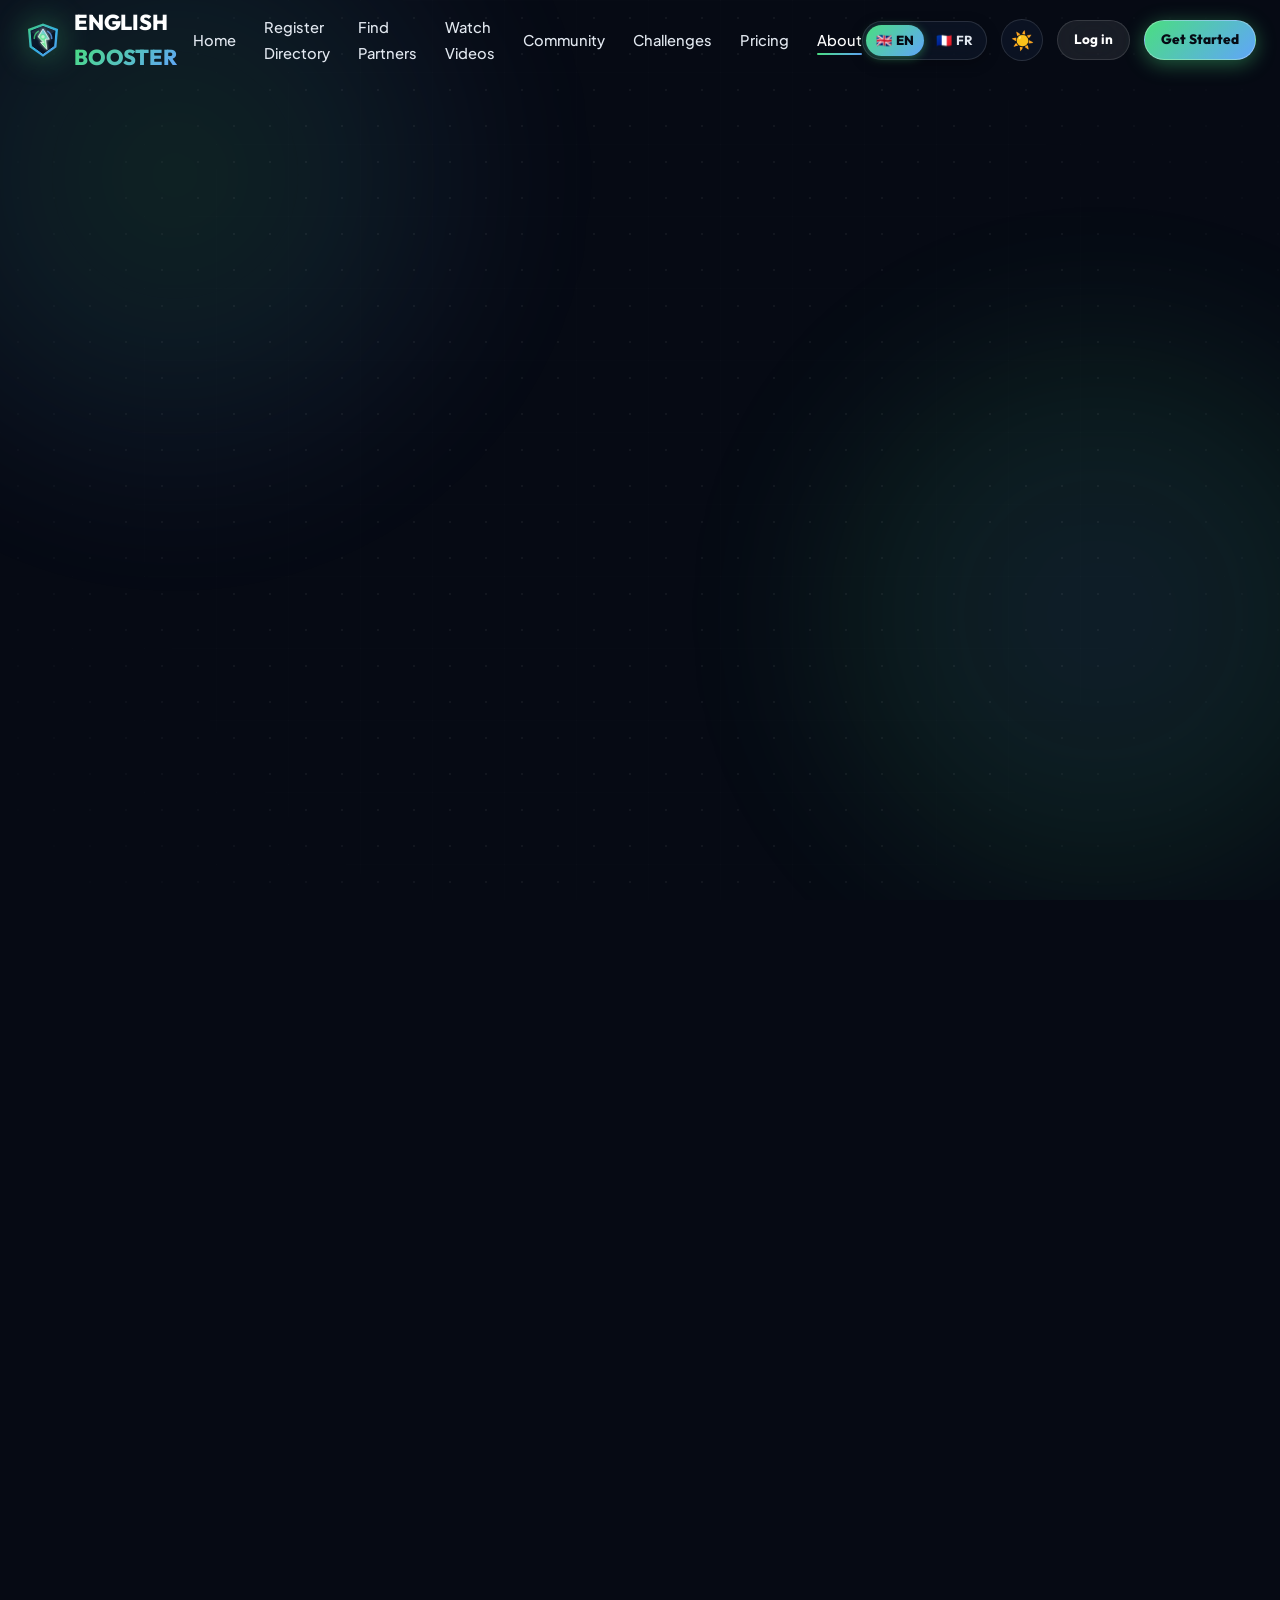
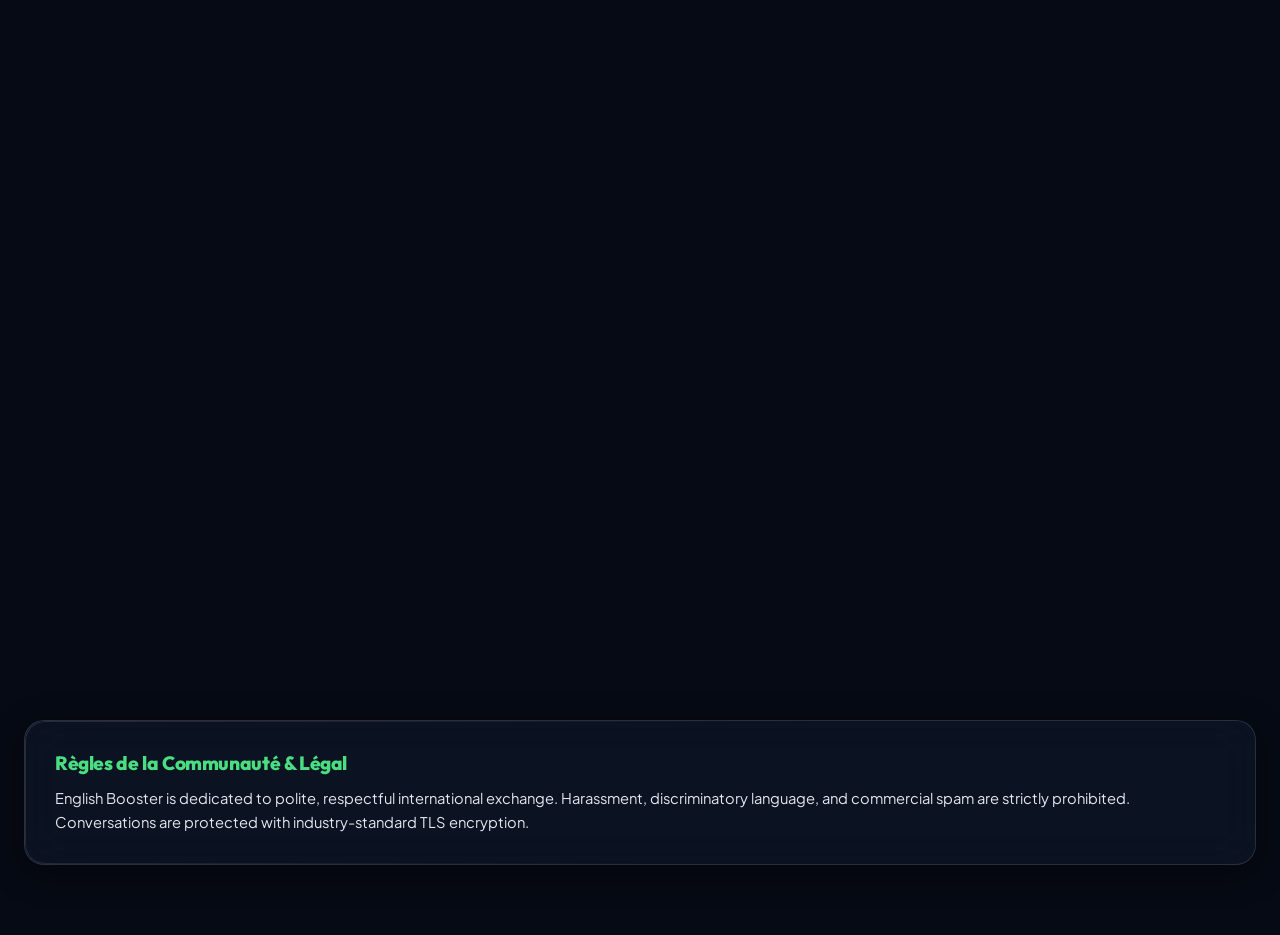
==== commit 30d91bb0: "V2" ====
--- a/pages/about.html
+++ b/pages/about.html
@@ -8,7 +8,16 @@
   <link rel="stylesheet" href="../css/style.css">
   <link rel="stylesheet" href="../css/animations.css">
   <link rel="stylesheet" href="../css/responsive.css">
-  <link rel="icon" href="data:image/svg+xml,<svg xmlns='http://www.w3.org/2000/svg' viewBox='0 0 100 100'><text y='.9em' font-size='90'>🌎</text></svg>">
+  <link rel="icon" type="image/svg+xml" href="../assets/images/logo.svg">
+
+  <!-- PWA & MULTI-DEVICE SUPPORT (MOBILE, TABLETTE, ORDINATEUR) -->
+  <link rel="manifest" href="../manifest.json">
+  <meta name="theme-color" content="#030712">
+  <meta name="mobile-web-app-capable" content="yes">
+  <meta name="apple-mobile-web-app-capable" content="yes">
+  <meta name="apple-mobile-web-app-status-bar-style" content="black-translucent">
+  <meta name="apple-mobile-web-app-title" content="English Booster">
+  <link rel="apple-touch-icon" href="../assets/images/logo.svg">
   <style>
     .faq-item {
       background: var(--bg-card);
@@ -27,7 +36,7 @@
       transition: background-color var(--transition-fast);
     }
     .faq-question:hover {
-      background: rgba(0, 242, 254, 0.05);
+      background: rgba(74, 222, 128, 0.05);
     }
     .faq-answer {
       padding: 0 22px 18px;
@@ -61,13 +70,15 @@
     <nav class="site-nav scrolled" id="main-nav">
       <div class="container nav-container">
         <a href="../index.html" class="nav-brand">
-          <div class="brand-globe">🌎</div>
+          <img src="../assets/images/logo.svg" alt="English Booster Logo" class="brand-logo-img" />
           <span>ENGLISH <span class="brand-title-accent">BOOSTER</span></span>
         </a>
 
         <ul class="nav-links">
           <li><a href="../index.html" class="nav-link">Home</a></li>
+          <li><a href="inscrits.html" class="nav-link">Inscrivez-vous</a></li>
           <li><a href="partners.html" class="nav-link">Find Partners</a></li>
+          <li><a href="watch.html" class="nav-link">Watch Videos</a></li>
           <li><a href="community.html" class="nav-link">Community</a></li>
           <li><a href="challenges.html" class="nav-link">Challenges</a></li>
           <li><a href="pricing.html" class="nav-link">Pricing</a></li>
@@ -75,6 +86,15 @@
         </ul>
 
         <div class="nav-actions">
+          <!-- Language Switcher Pill (Multi-Langue Anglais & Français) -->
+          <div class="lang-switcher-pill" role="group" aria-label="Language Selector">
+            <button type="button" class="lang-btn active" data-lang="en" title="English">
+              <span>🇬🇧</span> EN
+            </button>
+            <button type="button" class="lang-btn" data-lang="fr" title="Français">
+              <span>🇫🇷</span> FR
+            </button>
+          </div>
           <button class="theme-toggle-btn" aria-label="Toggle Theme">☀️</button>
           <a href="login.html" class="btn btn-secondary btn-sm">Log in</a>
           <a href="register.html" class="btn btn-primary btn-sm">Get Started</a>
@@ -88,9 +108,25 @@
 
   <!-- MOBILE SLIDE DRAWER -->
   <div class="mobile-drawer" id="mobile-drawer">
-    <ul class="mobile-nav-links">
+        <!-- Language Selector Mobile Drawer -->
+    <div class="lang-drawer-wrap" style="padding: 12px 0; display: flex; align-items: center; justify-content: space-between; border-bottom: 1px solid var(--glass-border); margin-bottom: 14px;">
+      <span style="font-size: 0.88rem; font-weight: 700; color: var(--text-muted); display: flex; align-items: center; gap: 6px;">
+        <span>🌐</span> Langue / Language
+      </span>
+      <div class="lang-switcher-pill" role="group">
+        <button type="button" class="lang-btn active" data-lang="en">
+          <span>🇬🇧</span> EN
+        </button>
+        <button type="button" class="lang-btn" data-lang="fr">
+          <span>🇫🇷</span> FR
+        </button>
+      </div>
+    </div>
+<ul class="mobile-nav-links">
       <li><a href="../index.html" class="mobile-nav-link"><span>🏠</span> Home</a></li>
+      <li><a href="inscrits.html" class="mobile-nav-link"><span>✍️</span> Inscrivez-vous</a></li>
       <li><a href="partners.html" class="mobile-nav-link"><span>🔎</span> Find Partners</a></li>
+      <li><a href="watch.html" class="mobile-nav-link"><span>🎬</span> Watch Videos</a></li>
       <li><a href="dashboard.html" class="mobile-nav-link"><span>📊</span> Dashboard</a></li>
       <li><a href="pricing.html" class="mobile-nav-link"><span>💎</span> Pricing</a></li>
       <li><a href="about.html" class="mobile-nav-link active"><span>ℹ️</span> About</a></li>
@@ -99,17 +135,20 @@
 
   <main class="container" style="padding-top: calc(var(--nav-height) + 30px); padding-bottom: 70px;">
     <!-- MISSION HEADER -->
-    <div style="max-width: 780px; margin: 0 auto 60px; text-align: center;" class="reveal-init">
-      <span class="crystal-badge" style="margin-bottom: 12px;">Our Purpose</span>
-      <h1 style="font-size: 3rem; letter-spacing: -0.02em; line-height: 1.15;">
-        Why <span class="text-gradient-cyan">English Booster?</span>
-      </h1>
-      <p style="color: var(--text-muted); font-size: 1.2rem; margin-top: 18px; line-height: 1.7;">
-        English Booster connects people from different cultures and countries through one universal language: <strong>English</strong>.
-      </p>
-      <div class="glass-card" style="padding: 24px; margin-top: 24px; border-color: rgba(0,242,254,0.3); background: rgba(0,242,254,0.05);">
-        <p style="font-size: 1.25rem; font-weight: 700; color: #ffffff;">
-          "Help people speak English with confidence by giving them real opportunities to communicate."
+    <div style="max-width: 820px; margin: 0 auto 60px; text-align: center;" class="reveal-init">
+      <span class="crystal-badge" style="margin-bottom: 12px;" data-i18n="about_purpose_badge">Our Purpose & Mission</span>
+      <h1 style="font-size: 3rem; letter-spacing: -0.02em; line-height: 1.15;"><span data-i18n="about_why_title">Why </span><span class="text-gradient-cyan" data-i18n="about_why_accent">English Booster?</span></h1>
+      <p style="color: var(--text-muted); font-size: 1.2rem; margin-top: 18px; line-height: 1.7;" data-i18n="about_intro_p">English Booster connects people from different cultures and countries through one universal language: <strong>English</strong>.</p>
+
+      <!-- CORE PLATFORM STATEMENT CARD -->
+      <div class="glass-card about-mission-statement-card">
+        <div style="display: flex; align-items: center; gap: 10px; margin-bottom: 14px;">
+          <span class="crystal-badge" data-i18n="mission_badge_core">✨ Core Mission</span>
+          <span class="live-pulse-dot"></span>
+          <span style="font-size: 0.85rem; color: var(--text-muted); font-weight: 600;" data-i18n="mission_tag_core">Authentic Global Connection</span>
+        </div>
+        <p class="about-mission-statement-text" data-i18n="mission_text">
+          Our platform connects learners worldwide to practice English in real time through authentic conversations, via messaging and live calls. Designed to break down language barriers, it fosters supportive cultural exchange and mutual learning between partners with shared interests. We provide an interactive, inclusive space where daily practice turns language fluency into genuine human connections.
         </p>
       </div>
     </div>
@@ -118,26 +157,20 @@
     <div style="display: grid; grid-template-columns: repeat(auto-fit, minmax(280px, 1fr)); gap: 24px; margin-bottom: 80px;" class="reveal-init">
       <div class="glass-card" style="padding: 30px;">
         <div style="font-size: 2.2rem; margin-bottom: 12px;">🤝</div>
-        <h3 style="font-size: 1.3rem; margin-bottom: 8px;">Human Connection First</h3>
-        <p style="color: var(--text-muted); font-size: 0.95rem; line-height: 1.6;">
-          Fluency does not come from memorizing vocabulary lists in isolation. It emerges when you interact with real people who listen, respond, and share genuine life stories.
-        </p>
+        <h3 style="font-size: 1.3rem; margin-bottom: 8px;" data-i18n="about_pillar_1_title">Human Connection First</h3>
+        <p style="color: var(--text-muted); font-size: 0.95rem; line-height: 1.6;" data-i18n="about_pillar_1_desc">Fluency does not come from memorizing vocabulary lists in isolation. It emerges when you interact with real people who listen, respond, and share genuine life stories.</p>
       </div>
 
       <div class="glass-card" style="padding: 30px;">
         <div style="font-size: 2.2rem; margin-bottom: 12px;">🤖</div>
-        <h3 style="font-size: 1.3rem; margin-bottom: 8px;">Intelligent Pedagogical AI</h3>
-        <p style="color: var(--text-muted); font-size: 0.95rem; line-height: 1.6;">
-          Our AI acts as an encouraging mentor in the background — offering gentle grammatical corrections with explanations so you learn naturally without fear.
-        </p>
+        <h3 style="font-size: 1.3rem; margin-bottom: 8px;" data-i18n="about_pillar_2_title">Intelligent Pedagogical AI</h3>
+        <p style="color: var(--text-muted); font-size: 0.95rem; line-height: 1.6;" data-i18n="about_pillar_2_desc">Our AI acts as an encouraging mentor in the background — offering gentle grammatical corrections with explanations so you learn naturally without fear.</p>
       </div>
 
       <div class="glass-card" style="padding: 30px;">
         <div style="font-size: 2.2rem; margin-bottom: 12px;">🌍</div>
-        <h3 style="font-size: 1.3rem; margin-bottom: 8px;">Global Inclusivity</h3>
-        <p style="color: var(--text-muted); font-size: 0.95rem; line-height: 1.6;">
-          From Abidjan and Tokyo to Madrid and Lagos, we welcome learners of all cultural backgrounds and CEFR proficiency levels from A1 beginners to C2 proficients.
-        </p>
+        <h3 style="font-size: 1.3rem; margin-bottom: 8px;" data-i18n="about_pillar_3_title">Global Inclusivity</h3>
+        <p style="color: var(--text-muted); font-size: 0.95rem; line-height: 1.6;" data-i18n="about_pillar_3_desc">From Abidjan and Tokyo to Madrid and Lagos, we welcome learners of all cultural backgrounds and CEFR proficiency levels from A1 beginners to C2 proficients.</p>
       </div>
     </div>
 
@@ -164,7 +197,7 @@
           <div style="background: rgba(255,255,255,0.04); border: 1px solid var(--glass-border); border-radius: var(--radius-md); padding: 14px 18px; margin: 10px 0; font-size: 0.9rem;">
             <div><strong>Direct Contact Information:</strong></div>
             <div style="margin-top: 4px; color: var(--text-muted);">
-              📞 Phone: <strong>+225 07 05 88 46 87</strong> | 💬 WhatsApp: <strong>+242 905 37 12</strong> | 📧 Email: <strong>tychiquebongo</strong>
+              📞 Phone: <strong>+225 07 05 88 46 87</strong> | 💬 WhatsApp: <strong>+242 905 37 12</strong> | 📧 Email: <strong>tychiquebongo@gmail.com</strong>
             </div>
           </div>
 
@@ -175,7 +208,7 @@
             <a href="tel:+2250705884687" class="founder-btn btn-call">
               <span>📞</span> Call Founder
             </a>
-            <a href="mailto:tychiquebongo@englishbooster.io" class="founder-btn btn-email">
+            <a href="mailto:tychiquebongo@gmail.com" class="founder-btn btn-email">
               <span>📧</span> Send Email
             </a>
           </div>
@@ -240,7 +273,35 @@
     </div>
   </main>
 
+  <!-- MOBILE BOTTOM DOCK (MOBILE DEVICES) -->
+  <nav class="mobile-bottom-dock" aria-label="Mobile Bottom Navigation">
+    <a href="../index.html" class="dock-item">
+      <span class="dock-icon">🏠</span>
+      <span>Home</span>
+    </a>
+    <a href="partners.html" class="dock-item">
+      <span class="dock-icon">🔎</span>
+      <span>Discover</span>
+    </a>
+    <a href="chat.html" class="dock-item">
+      <span class="dock-icon">💬</span>
+      <span class="dock-badge">1</span>
+      <span>Chat</span>
+    </a>
+    <a href="watch.html" class="dock-item">
+      <span class="dock-icon">🎬</span>
+      <span>Videos</span>
+    </a>
+    <a href="about.html" class="dock-item active">
+      <span class="dock-icon">ℹ️</span>
+      <span>About</span>
+    </a>
+  </nav>
+
+  <script src="../js/i18n.js"></script>
   <script src="../js/main.js"></script>
+  <script src="../js/avatarManager.js"></script>
+  <script src="../js/pwa.js"></script>
   <script>
     // FAQ Accordion
     document.querySelectorAll('.faq-question').forEach(q => {
--- a/css/style.css
+++ b/css/style.css
@@ -1,6 +1,6 @@
 /* ==========================================================================
    ENGLISH BOOSTER — CORE DESIGN SYSTEM & STYLESHEET
-   Aesthetics: Crystal Glassmorphism + Deep Navy Blue + Electric Cyan + Royal Purple
+   Aesthetics: Crystal Glassmorphism + Deep Navy Blue + Green-400 (#4ade80) + Blue-400 (#60a5fa)
    "Connect. Speak. Improve."
    ========================================================================== */
 
@@ -12,7 +12,7 @@
   --font-body: 'Plus Jakarta Sans', -apple-system, BlinkMacSystemFont, 'Segoe UI', Roboto, sans-serif;
   --font-mono: 'JetBrains Mono', monospace;
 
-  /* Color Palette - Dark Mode (Default Premium Crystal) */
+  /* Color Palette - Dark Mode (Default Premium Crystal Green-400 & Blue-400) */
   --bg-base: #060a14;
   --bg-surface: #0a1124;
   --bg-card: rgba(15, 23, 42, 0.65);
@@ -20,38 +20,62 @@
   --bg-elevated: rgba(30, 41, 79, 0.85);
   --bg-input: rgba(15, 23, 42, 0.8);
 
+  /* Green-400 & Blue-400 Crystal Tokens */
+  --green-400: #4ade80;
+  --green-400-rgb: 74, 222, 128;
+  --green-300: #86efac;
+  --green-500: #22c55e;
+  --green-600: #16a34a;
+
+  --blue-400: #60a5fa;
+  --blue-400-rgb: 96, 165, 250;
+  --blue-300: #93c5fd;
+  --blue-500: #3b82f6;
+  --blue-600: #2563eb;
+
+  /* Backward-compatible token aliases mapping to Green-400 & Blue-400 */
+  --purple-400: #4ade80;
+  --purple-400-rgb: 74, 222, 128;
+  --purple-300: #86efac;
+  --purple-500: #22c55e;
+  --purple-600: #16a34a;
+  --white: #60a5fa;
+  --white-rgb: 96, 165, 250;
+
   /* Glassmorphism Tokens */
   --glass-bg: rgba(14, 23, 47, 0.55);
-  --glass-bg-subtle: rgba(255, 255, 255, 0.03);
-  --glass-border: rgba(255, 255, 255, 0.09);
-  --glass-border-hover: rgba(0, 242, 254, 0.35);
-  --glass-border-active: rgba(139, 92, 246, 0.5);
+  --glass-bg-subtle: rgba(255, 255, 255, 0.04);
+  --glass-border: rgba(255, 255, 255, 0.12);
+  --glass-border-hover: rgba(74, 222, 128, 0.5);
+  --glass-border-active: rgba(96, 165, 250, 0.75);
   --glass-blur: blur(20px);
   --glass-shadow: 0 8px 32px 0 rgba(0, 0, 0, 0.45);
-  --glass-glow-cyan: 0 0 35px rgba(0, 242, 254, 0.25);
-  --glass-glow-purple: 0 0 35px rgba(139, 92, 246, 0.25);
+  --glass-glow-cyan: 0 0 35px rgba(74, 222, 128, 0.35);
+  --glass-glow-purple: 0 0 35px rgba(96, 165, 250, 0.35);
+  --glass-glow-white: 0 0 25px rgba(96, 165, 250, 0.3);
 
   /* Vibrant Accents */
-  --cyan-primary: #00f2fe;
-  --cyan-deep: #4facfe;
-  --purple-primary: #8b5cf6;
-  --purple-deep: #6366f1;
+  --cyan-primary: #4ade80; /* Unified to Green-400 */
+  --cyan-deep: #22c55e;
+  --purple-primary: #60a5fa; /* Unified to Blue-400 */
+  --purple-deep: #3b82f6;
   --pink-neon: #ec4899;
-  --emerald-accent: #10b981;
+  --emerald-accent: #4ade80;
   --amber-accent: #f59e0b;
   --coral-accent: #f43f5e;
 
-  /* Gradients */
-  --grad-cyan-blue: linear-gradient(135deg, #00f2fe 0%, #4facfe 100%);
-  --grad-purple-pink: linear-gradient(135deg, #8b5cf6 0%, #ec4899 100%);
-  --grad-crystal: linear-gradient(135deg, rgba(0, 242, 254, 0.15) 0%, rgba(139, 92, 246, 0.15) 100%);
-  --grad-crystal-border: linear-gradient(135deg, rgba(0, 242, 254, 0.6) 0%, rgba(139, 92, 246, 0.4) 50%, rgba(255, 255, 255, 0.1) 100%);
-  --grad-text-hero: linear-gradient(135deg, #ffffff 30%, #a5b4fc 60%, #00f2fe 100%);
-
-  /* Text & Foreground */
-  --text-main: #f8fafc;
-  --text-muted: #94a3b8;
-  --text-subtle: #64748b;
+  /* Gradients - Crystallized Green-400 & Blue-400 */
+  --grad-cyan-blue: linear-gradient(135deg, #4ade80 0%, #60a5fa 100%);
+  --grad-purple-pink: linear-gradient(135deg, #4ade80 0%, #60a5fa 100%);
+  --grad-crystal: linear-gradient(135deg, rgba(74, 222, 128, 0.22) 0%, rgba(96, 165, 250, 0.16) 100%);
+  --grad-crystal-border: linear-gradient(135deg, rgba(74, 222, 128, 0.75) 0%, rgba(96, 165, 250, 0.8) 50%, rgba(74, 222, 128, 0.25) 100%);
+  --grad-text-hero: linear-gradient(135deg, #ffffff 20%, #86efac 55%, #60a5fa 100%);
+
+  /* Text & Foreground - High Contrast Dark Mode (Default) */
+  --text-main: #ffffff;      /* Pure white for maximum crispness and zero blur */
+  --text-primary: #ffffff;   /* Primary body and statement heading text */
+  --text-muted: #e2e8f0;     /* Slate-200: 89% luminance, crystal clear contrast (>12:1) */
+  --text-subtle: #cbd5e1;    /* Slate-300: 80% luminance, fully readable subtitles/metadata (>8.5:1) */
   --text-inverse: #060a14;
 
   /* Sizing & Radius */
@@ -71,35 +95,733 @@
   --nav-height: 80px;
 }
 
-/* Light Mode Overrides */
+/* ==========================================================================
+   LIGHT MODE TOKENS & COMPREHENSIVE HIGH-CONTRAST RULES
+   ========================================================================== */
 [data-theme="light"] {
-  --bg-base: #f1f5f9;
-  --bg-surface: #e2e8f0;
-  --bg-card: rgba(255, 255, 255, 0.75);
-  --bg-card-hover: rgba(255, 255, 255, 0.95);
+  --bg-base: #f8fafc;
+  --bg-surface: #ffffff;
+  --bg-card: #ffffff;
+  --bg-card-hover: #f1f5f9;
   --bg-elevated: #ffffff;
-  --bg-input: rgba(255, 255, 255, 0.9);
-
-  --glass-bg: rgba(255, 255, 255, 0.68);
-  --glass-bg-subtle: rgba(0, 0, 0, 0.02);
-  --glass-border: rgba(203, 213, 225, 0.7);
-  --glass-border-hover: rgba(14, 165, 233, 0.5);
-  --glass-border-active: rgba(139, 92, 246, 0.6);
-  --glass-shadow: 0 8px 30px 0 rgba(148, 163, 184, 0.22);
-  --glass-glow-cyan: 0 0 25px rgba(14, 165, 233, 0.2);
-  --glass-glow-purple: 0 0 25px rgba(139, 92, 246, 0.15);
-
-  --cyan-primary: #0284c7;
-  --cyan-deep: #0369a1;
-  --purple-primary: #7c3aed;
-
-  --grad-text-hero: linear-gradient(135deg, #0f172a 30%, #3730a3 70%, #0284c7 100%);
-  --grad-crystal: linear-gradient(135deg, rgba(2, 132, 199, 0.08) 0%, rgba(124, 58, 237, 0.08) 100%);
-
-  --text-main: #0f172a;
-  --text-muted: #475569;
-  --text-subtle: #64748b;
+  --bg-input: #ffffff;
+
+  --glass-bg: #ffffff;
+  --glass-bg-subtle: rgba(15, 23, 42, 0.03);
+  --glass-border: rgba(15, 23, 42, 0.14);
+  --glass-border-hover: rgba(22, 163, 74, 0.6);
+  --glass-border-active: rgba(37, 99, 235, 0.7);
+  --glass-shadow: 0 10px 30px -5px rgba(0, 0, 0, 0.08), 0 4px 12px -2px rgba(0, 0, 0, 0.04);
+  --glass-glow-cyan: 0 0 25px rgba(22, 163, 74, 0.2);
+  --glass-glow-purple: 0 0 25px rgba(37, 99, 235, 0.2);
+  --glass-glow-white: 0 0 25px rgba(37, 99, 235, 0.15);
+
+  --green-400: #16a34a;
+  --green-400-rgb: 22, 163, 74;
+  --green-300: #15803d;
+  --green-500: #15803d;
+  --green-600: #166534;
+
+  --blue-400: #2563eb;
+  --blue-400-rgb: 37, 99, 235;
+  --blue-300: #1d4ed8;
+  --blue-500: #1d4ed8;
+  --blue-600: #1e40af;
+
+  --purple-400: #16a34a;
+  --purple-500: #15803d;
+  --white: #2563eb;
+
+  --cyan-primary: #16a34a;
+  --cyan-deep: #15803d;
+  --purple-primary: #2563eb;
+  --purple-deep: #1d4ed8;
+  --emerald-accent: #16a34a;
+
+  --grad-cyan-blue: linear-gradient(135deg, #16a34a 0%, #2563eb 100%);
+  --grad-purple-pink: linear-gradient(135deg, #16a34a 0%, #2563eb 100%);
+  --grad-crystal: linear-gradient(135deg, rgba(22, 163, 74, 0.08) 0%, rgba(37, 99, 235, 0.08) 100%);
+  --grad-crystal-border: linear-gradient(135deg, rgba(22, 163, 74, 0.4) 0%, rgba(37, 99, 235, 0.4) 100%);
+  --grad-text-hero: linear-gradient(135deg, #090d16 15%, #15803d 60%, #1d4ed8 100%);
+
+  /* Ultra-high contrast text tokens for Light Mode (WCAG AAA compliant) */
+  --text-main: #090d16;
+  --text-primary: #090d16;
+  --text-muted: #1e293b;
+  --text-subtle: #334155;
   --text-inverse: #ffffff;
+}
+
+/* --- LIGHT MODE SPECIFIC COMPONENT CONTRAST OVERRIDES --- */
+[data-theme="light"] body {
+  background-color: #f8fafc;
+  color: #090d16;
+}
+
+[data-theme="light"] h1,
+[data-theme="light"] h2,
+[data-theme="light"] h3,
+[data-theme="light"] h4,
+[data-theme="light"] h5,
+[data-theme="light"] h6 {
+  color: #090d16 !important;
+}
+
+[data-theme="light"] p {
+  color: #1e293b !important;
+}
+
+[data-theme="light"] label,
+[data-theme="light"] .form-label {
+  color: #090d16 !important;
+  font-weight: 700 !important;
+}
+
+/* Background elements - reduce glare */
+[data-theme="light"] .crystal-orb {
+  opacity: 0.1 !important;
+}
+
+[data-theme="light"] .crystal-prism {
+  opacity: 0.15 !important;
+}
+
+[data-theme="light"] .crystal-grid-overlay {
+  opacity: 0.25 !important;
+}
+
+/* Navigation & Mobile Drawer in Light Mode */
+[data-theme="light"] .site-nav {
+  background: rgba(255, 255, 255, 0.96) !important;
+  border-bottom: 1px solid rgba(15, 23, 42, 0.1) !important;
+  box-shadow: 0 4px 20px rgba(0, 0, 0, 0.05) !important;
+}
+
+[data-theme="light"] .nav-brand span {
+  color: #090d16 !important;
+}
+
+[data-theme="light"] .nav-link {
+  color: #1e293b !important;
+  font-weight: 600 !important;
+}
+
+[data-theme="light"] .nav-link:hover,
+[data-theme="light"] .nav-link.active {
+  color: #16a34a !important;
+}
+
+[data-theme="light"] .mobile-drawer {
+  background: #ffffff !important;
+  border-left: 1px solid rgba(15, 23, 42, 0.12) !important;
+  box-shadow: -10px 0 30px rgba(0, 0, 0, 0.1) !important;
+}
+
+[data-theme="light"] .mobile-nav-link {
+  color: #090d16 !important;
+  font-weight: 600 !important;
+}
+
+[data-theme="light"] .mobile-nav-link:hover,
+[data-theme="light"] .mobile-nav-link.active {
+  color: #16a34a !important;
+  background: rgba(22, 163, 74, 0.08) !important;
+}
+
+[data-theme="light"] .mobile-bottom-dock {
+  background: rgba(255, 255, 255, 0.96) !important;
+  border-top: 1px solid rgba(15, 23, 42, 0.12) !important;
+  box-shadow: 0 -4px 20px rgba(0, 0, 0, 0.06) !important;
+}
+
+[data-theme="light"] .dock-item {
+  color: #334155 !important;
+}
+
+[data-theme="light"] .dock-item.active,
+[data-theme="light"] .dock-item:hover {
+  color: #16a34a !important;
+}
+
+/* Glass Cards & Containers in Light Mode */
+[data-theme="light"] .glass-card,
+[data-theme="light"] .glass-panel {
+  background: #ffffff !important;
+  border: 1px solid rgba(15, 23, 42, 0.12) !important;
+  box-shadow: 0 10px 30px rgba(0, 0, 0, 0.06) !important;
+  color: #090d16 !important;
+}
+
+[data-theme="light"] .glass-card:hover {
+  border-color: rgba(22, 163, 74, 0.45) !important;
+  box-shadow: 0 14px 35px rgba(0, 0, 0, 0.09) !important;
+}
+
+[data-theme="light"] .registration-hero-card,
+[data-theme="light"] .getstarted-arena-wrapper,
+[data-theme="light"] .match-radar-card,
+[data-theme="light"] .match-found-card,
+[data-theme="light"] .guided-call-card,
+[data-theme="light"] .clean-profile-card,
+[data-theme="light"] .founder-card,
+[data-theme="light"] .challenge-hero-card,
+[data-theme="light"] .step-wizard-card,
+[data-theme="light"] .arena-modal-container,
+[data-theme="light"] .auth-card {
+  background: #ffffff !important;
+  border: 1.5px solid rgba(22, 163, 74, 0.3) !important;
+  box-shadow: 0 15px 45px rgba(0, 0, 0, 0.08) !important;
+  color: #090d16 !important;
+}
+
+/* Explicit Card Titles and Descriptions in Light Mode */
+[data-theme="light"] .arena-card-title,
+[data-theme="light"] .arena-partner-title,
+[data-theme="light"] .step-title,
+[data-theme="light"] .founder-name,
+[data-theme="light"] .pricing-tier,
+[data-theme="light"] .finished-title,
+[data-theme="light"] .section-title,
+[data-theme="light"] .stat-value,
+[data-theme="light"] #prof-name,
+[data-theme="light"] #dash-greeting {
+  color: #090d16 !important;
+  font-weight: 800 !important;
+}
+
+[data-theme="light"] .arena-card-desc,
+[data-theme="light"] .step-desc,
+[data-theme="light"] .founder-bio,
+[data-theme="light"] .arena-partner-sub,
+[data-theme="light"] .finished-subtitle,
+[data-theme="light"] .section-desc,
+[data-theme="light"] .stat-label,
+[data-theme="light"] .hero-subtitle {
+  color: #1e293b !important;
+}
+
+/* Gradient text adaptation in Light Mode */
+[data-theme="light"] .text-gradient-cyan,
+[data-theme="light"] .text-gradient-purple-white,
+[data-theme="light"] .text-gradient-purple {
+  background: linear-gradient(135deg, #15803d 0%, #1d4ed8 100%) !important;
+  -webkit-background-clip: text !important;
+  -webkit-text-fill-color: transparent !important;
+}
+
+/* Badges in Light Mode */
+[data-theme="light"] .crystal-badge {
+  background: rgba(22, 163, 74, 0.12) !important;
+  border: 1px solid rgba(22, 163, 74, 0.35) !important;
+  color: #15803d !important;
+  font-weight: 700 !important;
+  box-shadow: none !important;
+}
+
+[data-theme="light"] .crystal-badge:hover {
+  background: rgba(22, 163, 74, 0.2) !important;
+  border-color: #16a34a !important;
+}
+
+[data-theme="light"] .crystal-badge-purple,
+[data-theme="light"] .crystal-badge-cyan {
+  background: rgba(37, 99, 235, 0.1) !important;
+  border: 1px solid rgba(37, 99, 235, 0.3) !important;
+  color: #1d4ed8 !important;
+  font-weight: 700 !important;
+  box-shadow: none !important;
+}
+
+[data-theme="light"] .crystal-badge-emerald {
+  background: rgba(22, 163, 74, 0.12) !important;
+  color: #15803d !important;
+  border: 1px solid rgba(22, 163, 74, 0.35) !important;
+}
+
+[data-theme="light"] .hero-badge {
+  background: rgba(22, 163, 74, 0.12) !important;
+  border: 1px solid rgba(22, 163, 74, 0.35) !important;
+  color: #15803d !important;
+  font-weight: 700 !important;
+}
+
+[data-theme="light"] .founder-badge {
+  background: rgba(22, 163, 74, 0.12) !important;
+  color: #15803d !important;
+}
+
+[data-theme="light"] .arena-badge-live {
+  background: rgba(22, 163, 74, 0.12) !important;
+  color: #15803d !important;
+  border: 1px solid rgba(22, 163, 74, 0.35) !important;
+}
+
+[data-theme="light"] .arena-eval-tag {
+  background: rgba(22, 163, 74, 0.12) !important;
+  color: #15803d !important;
+  border: 1px solid rgba(22, 163, 74, 0.3) !important;
+}
+
+[data-theme="light"] .match-score-badge {
+  background: rgba(22, 163, 74, 0.14) !important;
+  color: #15803d !important;
+  border-color: #16a34a !important;
+}
+
+/* Buttons in Light Mode */
+[data-theme="light"] .btn-primary,
+[data-theme="light"] .btn-purple {
+  color: #ffffff !important;
+  font-weight: 800 !important;
+  border: 1px solid rgba(0, 0, 0, 0.1) !important;
+  box-shadow: 0 4px 20px rgba(22, 163, 74, 0.35) !important;
+  text-shadow: 0 1px 2px rgba(0, 0, 0, 0.25) !important;
+}
+
+[data-theme="light"] .btn-secondary {
+  background: #ffffff !important;
+  color: #090d16 !important;
+  border: 1.5px solid rgba(15, 23, 42, 0.18) !important;
+  font-weight: 700 !important;
+  box-shadow: 0 2px 8px rgba(0, 0, 0, 0.04) !important;
+}
+
+[data-theme="light"] .btn-secondary:hover {
+  background: #f8fafc !important;
+  border-color: #2563eb !important;
+  color: #2563eb !important;
+}
+
+[data-theme="light"] .btn-outline-cyan,
+[data-theme="light"] .btn-outline-purple {
+  background: transparent !important;
+  color: #15803d !important;
+  border: 1.5px solid #16a34a !important;
+  font-weight: 700 !important;
+}
+
+[data-theme="light"] .btn-outline-cyan:hover,
+[data-theme="light"] .btn-outline-purple:hover {
+  background: #16a34a !important;
+  color: #ffffff !important;
+  border-color: #16a34a !important;
+}
+
+[data-theme="light"] .btn-call {
+  background: rgba(22, 163, 74, 0.12) !important;
+  color: #15803d !important;
+  border: 1px solid #16a34a !important;
+  font-weight: 700 !important;
+}
+
+[data-theme="light"] .btn-call:hover {
+  background: #16a34a !important;
+  color: #ffffff !important;
+}
+
+[data-theme="light"] .btn-email {
+  background: rgba(37, 99, 235, 0.1) !important;
+  color: #1d4ed8 !important;
+  border: 1px solid #2563eb !important;
+  font-weight: 700 !important;
+}
+
+[data-theme="light"] .btn-email:hover {
+  background: #2563eb !important;
+  color: #ffffff !important;
+}
+
+[data-theme="light"] .btn-action-icon {
+  background: #f1f5f9 !important;
+  border: 1px solid #cbd5e1 !important;
+  color: #090d16 !important;
+}
+
+[data-theme="light"] .btn-action-icon:hover {
+  background: #16a34a !important;
+  color: #ffffff !important;
+  border-color: #16a34a !important;
+}
+
+[data-theme="light"] .social-link-btn {
+  background: #f1f5f9 !important;
+  border: 1px solid #cbd5e1 !important;
+  color: #334155 !important;
+}
+
+[data-theme="light"] .social-link-btn:hover {
+  background: #16a34a !important;
+  color: #ffffff !important;
+  border-color: #16a34a !important;
+}
+
+/* Forms & Inputs in Light Mode */
+[data-theme="light"] .form-control,
+[data-theme="light"] input[type="text"],
+[data-theme="light"] input[type="email"],
+[data-theme="light"] input[type="password"],
+[data-theme="light"] input[type="search"],
+[data-theme="light"] select,
+[data-theme="light"] textarea,
+[data-theme="light"] .arena-text-input {
+  background: #ffffff !important;
+  color: #090d16 !important;
+  border: 1.5px solid #cbd5e1 !important;
+  box-shadow: 0 2px 4px rgba(0, 0, 0, 0.02) !important;
+}
+
+[data-theme="light"] .form-control:focus,
+[data-theme="light"] input:focus,
+[data-theme="light"] select:focus,
+[data-theme="light"] textarea:focus,
+[data-theme="light"] .arena-text-input:focus {
+  border-color: #2563eb !important;
+  box-shadow: 0 0 0 3px rgba(37, 99, 235, 0.15) !important;
+}
+
+[data-theme="light"] .form-control::placeholder,
+[data-theme="light"] input::placeholder,
+[data-theme="light"] .arena-text-input::placeholder {
+  color: #64748b !important;
+}
+
+[data-theme="light"] select option {
+  background: #ffffff !important;
+  color: #090d16 !important;
+}
+
+/* Inscrits Table in Light Mode */
+[data-theme="light"] .inscrits-table-wrapper {
+  background: #ffffff !important;
+  border: 1px solid rgba(15, 23, 42, 0.12) !important;
+}
+
+[data-theme="light"] .inscrits-table th {
+  background: #f8fafc !important;
+  color: #090d16 !important;
+  font-weight: 800 !important;
+  border-bottom: 2px solid rgba(15, 23, 42, 0.12) !important;
+}
+
+[data-theme="light"] .inscrits-table td {
+  color: #090d16 !important;
+  border-bottom: 1px solid rgba(15, 23, 42, 0.08) !important;
+  font-weight: 500 !important;
+}
+
+[data-theme="light"] .inscrits-table tbody tr:hover {
+  background: rgba(22, 163, 74, 0.06) !important;
+}
+
+[data-theme="light"] .inscrits-table tbody tr.founder-row {
+  background: rgba(22, 163, 74, 0.09) !important;
+}
+
+[data-theme="light"] .email-badge-link {
+  background: rgba(37, 99, 235, 0.1) !important;
+  color: #1d4ed8 !important;
+  border: 1px solid rgba(37, 99, 235, 0.3) !important;
+  font-weight: 600 !important;
+}
+
+[data-theme="light"] .email-badge-link:hover {
+  background: #2563eb !important;
+  color: #ffffff !important;
+}
+
+/* Get Started Arena & Chat in Light Mode */
+[data-theme="light"] .arena-stats-bar {
+  background: #f1f5f9 !important;
+  border: 1px solid #cbd5e1 !important;
+}
+
+[data-theme="light"] .stat-pill {
+  color: #334155 !important;
+}
+
+[data-theme="light"] .stat-pill strong {
+  color: #090d16 !important;
+}
+
+[data-theme="light"] .arena-ctrl-btn {
+  background: #ffffff !important;
+  border: 1px solid #cbd5e1 !important;
+  color: #334155 !important;
+}
+
+[data-theme="light"] .arena-ctrl-btn:hover {
+  color: #16a34a !important;
+  border-color: #16a34a !important;
+}
+
+[data-theme="light"] .arena-ctrl-btn.active {
+  background: rgba(22, 163, 74, 0.15) !important;
+  border-color: #16a34a !important;
+  color: #15803d !important;
+}
+
+[data-theme="light"] .arena-chat-history {
+  background: #f8fafc !important;
+  border: 1px solid #cbd5e1 !important;
+}
+
+[data-theme="light"] .bot-bubble {
+  background: #ffffff !important;
+  border: 1px solid rgba(15, 23, 42, 0.12) !important;
+  color: #090d16 !important;
+  box-shadow: 0 2px 8px rgba(0, 0, 0, 0.04) !important;
+}
+
+[data-theme="light"] .user-bubble {
+  background: linear-gradient(135deg, rgba(22, 163, 74, 0.14), rgba(37, 99, 235, 0.14)) !important;
+  border: 1px solid rgba(22, 163, 74, 0.35) !important;
+  color: #090d16 !important;
+  font-weight: 500 !important;
+}
+
+[data-theme="light"] .msg-sender-header {
+  color: #475569 !important;
+}
+
+[data-theme="light"] .btn-quick-prompt {
+  background: #f1f5f9 !important;
+  border: 1px dashed #cbd5e1 !important;
+  color: #090d16 !important;
+  font-weight: 600 !important;
+}
+
+[data-theme="light"] .btn-quick-prompt:hover {
+  background: rgba(22, 163, 74, 0.15) !important;
+  border-color: #16a34a !important;
+  color: #15803d !important;
+}
+
+[data-theme="light"] .btn-partner-chip {
+  background: #ffffff !important;
+  border: 1px solid #cbd5e1 !important;
+  color: #334155 !important;
+}
+
+[data-theme="light"] .btn-partner-chip:hover {
+  color: #16a34a !important;
+  border-color: #16a34a !important;
+  background: rgba(22, 163, 74, 0.08) !important;
+}
+
+[data-theme="light"] .btn-partner-chip.active {
+  background: linear-gradient(135deg, rgba(22, 163, 74, 0.15), rgba(37, 99, 235, 0.15)) !important;
+  border-color: #16a34a !important;
+  color: #15803d !important;
+  font-weight: 700 !important;
+}
+
+[data-theme="light"] .arena-mic-btn {
+  background: #ffffff !important;
+  border: 1.5px solid #cbd5e1 !important;
+  color: #16a34a !important;
+}
+
+[data-theme="light"] .arena-mic-btn:hover {
+  border-color: #16a34a !important;
+  background: rgba(22, 163, 74, 0.1) !important;
+}
+
+/* Modals & Matchmaking Radar in Light Mode */
+[data-theme="light"] .radar-metrics-pill {
+  background: #f1f5f9 !important;
+  border: 1px solid #cbd5e1 !important;
+  color: #334155 !important;
+}
+
+[data-theme="light"] .radar-metrics-pill strong {
+  color: #090d16 !important;
+}
+
+[data-theme="light"] .matched-partner-hero {
+  background: #f8fafc !important;
+  border: 1px solid #cbd5e1 !important;
+  color: #090d16 !important;
+}
+
+[data-theme="light"] .guided-step-box {
+  background: #f8fafc !important;
+  border: 1px solid #cbd5e1 !important;
+  color: #090d16 !important;
+}
+
+[data-theme="light"] .btn-level-pill {
+  background: #ffffff !important;
+  border: 1px solid #cbd5e1 !important;
+  color: #334155 !important;
+}
+
+[data-theme="light"] .btn-level-pill:hover,
+[data-theme="light"] .btn-level-pill.active {
+  background: #16a34a !important;
+  color: #ffffff !important;
+  border-color: #16a34a !important;
+}
+
+/* Clean User Profile & Dashboard in Light Mode */
+[data-theme="light"] .clean-stats-row {
+  border-top-color: #cbd5e1 !important;
+}
+
+[data-theme="light"] .clean-stats-row strong {
+  color: #090d16 !important;
+}
+
+[data-theme="light"] .clean-stats-row span {
+  color: #334155 !important;
+}
+
+[data-theme="light"] .conversation-dash-row {
+  background: #ffffff !important;
+  border: 1px solid rgba(15, 23, 42, 0.1) !important;
+  color: #090d16 !important;
+}
+
+[data-theme="light"] .call-controls-bar {
+  background: #ffffff !important;
+  border: 1px solid rgba(15, 23, 42, 0.12) !important;
+  box-shadow: 0 10px 40px rgba(0, 0, 0, 0.08) !important;
+}
+
+[data-theme="light"] .call-ctrl-btn {
+  background: #ffffff !important;
+  border: 1.5px solid #cbd5e1 !important;
+  color: #090d16 !important;
+}
+
+/* How It Works, Challenge & Metrics in Light Mode */
+[data-theme="light"] .speaking-msg-bubble.partner {
+  background: rgba(37, 99, 235, 0.1) !important;
+  border: 1px solid rgba(37, 99, 235, 0.25) !important;
+  color: #090d16 !important;
+}
+
+[data-theme="light"] .speaking-msg-bubble.you {
+  background: rgba(22, 163, 74, 0.12) !important;
+  border: 1px solid rgba(22, 163, 74, 0.3) !important;
+  color: #090d16 !important;
+}
+
+[data-theme="light"] .step-number {
+  color: rgba(15, 23, 42, 0.18) !important;
+}
+
+[data-theme="light"] .challenge-prompt-box {
+  background: #f1f5f9 !important;
+  color: #090d16 !important;
+  border-left: 4px solid #16a34a !important;
+}
+
+[data-theme="light"] .challenge-interactive-box {
+  background: #f8fafc !important;
+  border: 1px solid #cbd5e1 !important;
+  color: #090d16 !important;
+}
+
+[data-theme="light"] .arena-finished-card {
+  background: linear-gradient(135deg, rgba(22, 163, 74, 0.1), rgba(37, 99, 235, 0.12)) !important;
+  border-color: #16a34a !important;
+  color: #090d16 !important;
+}
+
+[data-theme="light"] .metric-card {
+  background: #ffffff !important;
+  border: 1px solid #cbd5e1 !important;
+  color: #090d16 !important;
+}
+
+[data-theme="light"] .metric-card .m-val {
+  color: #090d16 !important;
+}
+
+[data-theme="light"] .metric-card .m-lbl {
+  color: #334155 !important;
+}
+
+/* Pricing in Light Mode */
+[data-theme="light"] .pricing-card {
+  background: #ffffff !important;
+  border: 1px solid rgba(15, 23, 42, 0.12) !important;
+}
+
+[data-theme="light"] .pricing-card.featured {
+  background: linear-gradient(135deg, #ffffff 0%, #f0fdf4 100%) !important;
+  border: 2px solid #16a34a !important;
+}
+
+[data-theme="light"] .pricing-price {
+  color: #090d16 !important;
+}
+
+[data-theme="light"] .pricing-period {
+  color: #334155 !important;
+}
+
+[data-theme="light"] .pricing-feature-item {
+  color: #1e293b !important;
+}
+
+/* Battle Arena in Light Mode */
+[data-theme="light"] .arena-card {
+  background: #ffffff !important;
+  border: 1px solid rgba(15, 23, 42, 0.12) !important;
+}
+
+[data-theme="light"] .battle-stage-grid .battle-player-card {
+  background: #f8fafc !important;
+  border: 1px solid rgba(15, 23, 42, 0.1) !important;
+  color: #090d16 !important;
+}
+
+[data-theme="light"] .battle-quick-prompt-btn {
+  background: #f1f5f9 !important;
+  border: 1px solid #cbd5e1 !important;
+  color: #090d16 !important;
+}
+
+[data-theme="light"] .battle-quick-prompt-btn:hover {
+  background: rgba(22, 163, 74, 0.15) !important;
+  color: #15803d !important;
+  border-color: #16a34a !important;
+}
+
+[data-theme="light"] .arena-filter-btn {
+  background: #f1f5f9 !important;
+  border: 1px solid #cbd5e1 !important;
+  color: #334155 !important;
+}
+
+[data-theme="light"] .arena-filter-btn.active {
+  background: #16a34a !important;
+  color: #ffffff !important;
+  border-color: #16a34a !important;
+}
+
+/* Footer in Light Mode */
+[data-theme="light"] .site-footer {
+  background: #ffffff !important;
+  border-top: 1px solid rgba(15, 23, 42, 0.1) !important;
+}
+
+[data-theme="light"] .footer-col-title {
+  color: #090d16 !important;
+}
+
+[data-theme="light"] .footer-links-list a {
+  color: #1e293b !important;
+}
+
+[data-theme="light"] .footer-desc {
+  color: #334155 !important;
+}
+
+[data-theme="light"] .footer-bottom {
+  color: #475569 !important;
+  border-top: 1px solid rgba(15, 23, 42, 0.08) !important;
 }
 
 /* ==========================================================================
@@ -147,7 +869,7 @@
 
 /* Selection */
 ::selection {
-  background: rgba(0, 242, 254, 0.3);
+  background: rgba(74, 222, 128, 0.35);
   color: #ffffff;
 }
 
@@ -177,12 +899,29 @@
   user-select: none;
 }
 
-/* Headings */
+/* Headings & Core Typography Contrast Defaults */
 h1, h2, h3, h4, h5, h6 {
   font-family: var(--font-heading);
+  font-weight: 800;
+  line-height: 1.25;
+  letter-spacing: -0.02em;
+  color: var(--text-main);
+}
+
+p {
+  color: var(--text-muted);
+  line-height: 1.65;
+}
+
+label, .form-label {
+  color: var(--text-main);
   font-weight: 700;
-  line-height: 1.2;
-  letter-spacing: -0.02em;
+}
+
+/* Explicit Select Dropdown Option Colors */
+select option {
+  background: #0a1124;
+  color: #ffffff;
 }
 
 /* ==========================================================================
@@ -210,7 +949,7 @@
   height: 650px;
   top: -150px;
   left: -150px;
-  background: radial-gradient(circle, rgba(0, 242, 254, 0.35) 0%, rgba(79, 172, 254, 0.1) 70%, transparent 100%);
+  background: radial-gradient(circle, rgba(74, 222, 128, 0.35) 0%, rgba(96, 165, 250, 0.16) 50%, rgba(255, 255, 255, 0.05) 75%, transparent 100%);
   animation: floatOrb 22s ease-in-out infinite alternate;
 }
 
@@ -219,7 +958,7 @@
   height: 600px;
   top: 35%;
   right: -120px;
-  background: radial-gradient(circle, rgba(139, 92, 246, 0.38) 0%, rgba(236, 72, 153, 0.12) 70%, transparent 100%);
+  background: radial-gradient(circle, rgba(96, 165, 250, 0.28) 0%, rgba(74, 222, 128, 0.22) 50%, transparent 100%);
   animation: floatOrb 26s ease-in-out infinite alternate-reverse;
 }
 
@@ -228,20 +967,20 @@
   height: 500px;
   bottom: -100px;
   left: 20%;
-  background: radial-gradient(circle, rgba(16, 185, 129, 0.25) 0%, rgba(0, 242, 254, 0.1) 70%, transparent 100%);
+  background: radial-gradient(circle, rgba(74, 222, 128, 0.28) 0%, rgba(96, 165, 250, 0.18) 60%, transparent 100%);
   animation: floatOrb 20s ease-in-out infinite alternate;
 }
 
 /* Geometric Crystal Prisms */
 .crystal-prism {
   position: absolute;
-  background: linear-gradient(135deg, rgba(255, 255, 255, 0.05) 0%, rgba(255, 255, 255, 0.01) 100%);
+  background: linear-gradient(135deg, rgba(96, 165, 250, 0.18) 0%, rgba(74, 222, 128, 0.14) 100%);
   backdrop-filter: blur(6px);
-  border: 1px solid rgba(255, 255, 255, 0.08);
-  box-shadow: 0 8px 32px 0 rgba(0, 242, 254, 0.08);
+  border: 1px solid rgba(255, 255, 255, 0.2);
+  box-shadow: 0 8px 32px 0 rgba(74, 222, 128, 0.2);
   clip-path: polygon(50% 0%, 100% 38%, 82% 100%, 18% 100%, 0% 38%);
   animation: rotatePrism 30s linear infinite;
-  opacity: 0.6;
+  opacity: 0.75;
 }
 
 .prism-1 {
@@ -353,17 +1092,105 @@
   font-size: 0.82rem;
   font-weight: 600;
   letter-spacing: 0.02em;
-  background: rgba(0, 242, 254, 0.1);
-  color: var(--cyan-primary);
-  border: 1px solid rgba(0, 242, 254, 0.25);
-  box-shadow: 0 0 16px rgba(0, 242, 254, 0.15);
-}
-
-.crystal-badge-purple {
-  background: rgba(139, 92, 246, 0.12);
-  color: #a78bfa;
-  border-color: rgba(139, 92, 246, 0.3);
-  box-shadow: 0 0 16px rgba(139, 92, 246, 0.15);
+  background: rgba(74, 222, 128, 0.15);
+  color: #ffffff;
+  border: 1px solid rgba(74, 222, 128, 0.35);
+  box-shadow: 0 0 16px rgba(74, 222, 128, 0.25), inset 0 1px 0 rgba(255, 255, 255, 0.25);
+  transition: all var(--transition-fast);
+}
+
+.crystal-badge:hover {
+  background: rgba(74, 222, 128, 0.22);
+  border-color: rgba(255, 255, 255, 0.6);
+  box-shadow: 0 0 22px rgba(74, 222, 128, 0.35), inset 0 1px 0 rgba(255, 255, 255, 0.5);
+}
+
+/* Avatar Image & Thumbnail System */
+.avatar-img {
+  width: 100%;
+  height: 100%;
+  object-fit: cover;
+  border-radius: 50%;
+  display: block;
+}
+
+.partner-avatar {
+  width: 56px;
+  height: 56px;
+  border-radius: 50%;
+  background: var(--grad-crystal);
+  border: 2px solid var(--glass-border);
+  display: flex;
+  align-items: center;
+  justify-content: center;
+  font-size: 1.4rem;
+  position: relative;
+  flex-shrink: 0;
+  box-shadow: 0 4px 16px rgba(0, 0, 0, 0.35);
+  transition: transform var(--transition-fast), border-color var(--transition-fast), box-shadow var(--transition-fast);
+}
+
+.partner-avatar img {
+  width: 100%;
+  height: 100%;
+  object-fit: cover;
+  border-radius: 50%;
+}
+
+.partner-avatar:hover {
+  transform: scale(1.06);
+  border-color: var(--cyan-primary);
+  box-shadow: 0 0 20px rgba(74, 222, 128, 0.4);
+}
+
+.avatar-badge-flag {
+  position: absolute;
+  bottom: -2px;
+  right: -4px;
+  font-size: 1.15rem;
+  line-height: 1;
+  filter: drop-shadow(0 2px 4px rgba(0, 0, 0, 0.6));
+  z-index: 2;
+}
+
+.avatar-stack {
+  display: flex;
+  align-items: center;
+}
+
+.avatar-stack-item {
+  width: 44px;
+  height: 44px;
+  border-radius: 50%;
+  border: 2.5px solid var(--bg-base);
+  margin-left: -12px;
+  overflow: hidden;
+  position: relative;
+  box-shadow: 0 4px 14px rgba(0, 0, 0, 0.5);
+  transition: transform var(--transition-fast), z-index var(--transition-fast);
+}
+
+.avatar-stack-item:first-child {
+  margin-left: 0;
+}
+
+.avatar-stack-item:hover {
+  transform: translateY(-4px) scale(1.15);
+  z-index: 10;
+}
+
+.avatar-stack-item img {
+  width: 100%;
+  height: 100%;
+  object-fit: cover;
+}
+
+.crystal-badge-purple,
+.crystal-badge-cyan {
+  background: rgba(74, 222, 128, 0.16);
+  color: #ffffff;
+  border-color: rgba(74, 222, 128, 0.4);
+  box-shadow: 0 0 16px rgba(74, 222, 128, 0.25), inset 0 1px 0 rgba(255, 255, 255, 0.25);
 }
 
 .crystal-badge-emerald {
@@ -399,9 +1226,9 @@
   border: 1px solid rgba(59, 130, 246, 0.35);
 }
 .level-b1, .level-b2 {
-  background: rgba(139, 92, 246, 0.18);
-  color: #c084fc;
-  border: 1px solid rgba(139, 92, 246, 0.35);
+  background: rgba(74, 222, 128, 0.18);
+  color: #4ade80;
+  border: 1px solid rgba(74, 222, 128, 0.35);
 }
 .level-c1, .level-c2 {
   background: rgba(16, 185, 129, 0.18);
@@ -433,8 +1260,9 @@
 }
 
 /* Gradient Text */
-.text-gradient-cyan {
-  background: var(--grad-cyan-blue);
+.text-gradient-cyan,
+.text-gradient-purple-white {
+  background: linear-gradient(135deg, #4ade80 0%, #60a5fa 100%);
   -webkit-background-clip: text;
   -webkit-text-fill-color: transparent;
 }
@@ -474,13 +1302,15 @@
 .btn-primary {
   background: var(--grad-cyan-blue);
   color: #060a14;
-  box-shadow: 0 4px 20px rgba(0, 242, 254, 0.35);
-  border: none;
+  font-weight: 800;
+  box-shadow: 0 4px 20px rgba(74, 222, 128, 0.4);
+  border: 1px solid rgba(255, 255, 255, 0.3);
 }
 
 .btn-primary:hover {
   transform: translateY(-2px);
-  box-shadow: 0 8px 30px rgba(0, 242, 254, 0.55);
+  box-shadow: 0 8px 30px rgba(74, 222, 128, 0.6), 0 0 20px rgba(255, 255, 255, 0.45);
+  color: #060a14;
 }
 
 .btn-primary:active {
@@ -488,38 +1318,47 @@
 }
 
 .btn-secondary {
-  background: rgba(255, 255, 255, 0.06);
+  background: rgba(255, 255, 255, 0.08);
   color: var(--text-main);
-  border: 1px solid var(--glass-border);
+  border: 1.5px solid var(--glass-border);
   backdrop-filter: var(--glass-blur);
+  font-weight: 700;
 }
 
 .btn-secondary:hover {
-  background: rgba(255, 255, 255, 0.12);
-  border-color: rgba(255, 255, 255, 0.25);
+  background: rgba(255, 255, 255, 0.15);
+  border-color: rgba(255, 255, 255, 0.35);
   transform: translateY(-2px);
+  color: var(--text-main);
 }
 
 .btn-purple {
   background: var(--grad-purple-pink);
-  color: #ffffff;
-  box-shadow: 0 4px 20px rgba(139, 92, 246, 0.35);
+  color: #060a14;
+  font-weight: 800;
+  box-shadow: 0 4px 20px rgba(74, 222, 128, 0.4);
 }
 
 .btn-purple:hover {
   transform: translateY(-2px);
-  box-shadow: 0 8px 30px rgba(139, 92, 246, 0.55);
-}
-
-.btn-outline-cyan {
+  box-shadow: 0 8px 30px rgba(96, 165, 250, 0.6);
+  color: #060a14;
+}
+
+.btn-outline-cyan,
+.btn-outline-purple {
   background: transparent;
-  color: var(--cyan-primary);
-  border: 1px solid var(--cyan-primary);
-}
-
-.btn-outline-cyan:hover {
-  background: rgba(0, 242, 254, 0.12);
-  box-shadow: var(--glass-glow-cyan);
+  color: var(--green-300);
+  font-weight: 700;
+  border: 1.5px solid var(--green-400);
+}
+
+.btn-outline-cyan:hover,
+.btn-outline-purple:hover {
+  background: rgba(74, 222, 128, 0.2);
+  border-color: var(--green-300);
+  color: #ffffff;
+  box-shadow: 0 0 20px rgba(74, 222, 128, 0.45);
 }
 
 .btn-sm {
@@ -581,6 +1420,20 @@
   letter-spacing: -0.01em;
 }
 
+.brand-logo-img {
+  width: 38px;
+  height: 38px;
+  object-fit: contain;
+  filter: drop-shadow(0 0 16px rgba(74, 222, 128, 0.45));
+  transition: transform var(--transition-fast), filter var(--transition-fast);
+  flex-shrink: 0;
+}
+
+.nav-brand:hover .brand-logo-img {
+  transform: scale(1.08) rotate(3deg);
+  filter: drop-shadow(0 0 22px rgba(96, 165, 250, 0.65));
+}
+
 .brand-globe {
   width: 36px;
   height: 36px;
@@ -590,7 +1443,7 @@
   align-items: center;
   justify-content: center;
   font-size: 1.25rem;
-  box-shadow: 0 0 20px rgba(0, 242, 254, 0.4);
+  box-shadow: 0 0 20px rgba(74, 222, 128, 0.4);
 }
 
 .brand-title-accent {
@@ -662,6 +1515,68 @@
   color: var(--cyan-primary);
   border-color: var(--cyan-primary);
   box-shadow: var(--glass-glow-cyan);
+}
+
+/* Language Switcher Button & Dual Pill (EN / FR) */
+.lang-switcher-pill {
+  display: inline-flex;
+  align-items: center;
+  background: var(--bg-card);
+  border: 1px solid var(--glass-border);
+  border-radius: var(--radius-full);
+  padding: 3px;
+  gap: 2px;
+  box-shadow: 0 4px 14px rgba(0, 0, 0, 0.25);
+  backdrop-filter: blur(12px);
+  transition: all var(--transition-fast);
+}
+
+.lang-btn {
+  border: none;
+  background: transparent;
+  color: var(--text-muted);
+  font-family: var(--font-heading);
+  font-size: 0.82rem;
+  font-weight: 700;
+  padding: 5px 10px;
+  border-radius: var(--radius-full);
+  cursor: pointer;
+  display: inline-flex;
+  align-items: center;
+  gap: 4px;
+  transition: all var(--transition-fast);
+}
+
+.lang-btn:hover {
+  color: var(--text-main);
+  background: rgba(255, 255, 255, 0.08);
+}
+
+.lang-btn.active {
+  background: var(--grad-cyan-blue);
+  color: #060a14;
+  font-weight: 800;
+  box-shadow: 0 2px 10px rgba(74, 222, 128, 0.4);
+}
+
+[data-theme="light"] .lang-switcher-pill {
+  background: #ffffff !important;
+  border-color: rgba(15, 23, 42, 0.15) !important;
+  box-shadow: 0 2px 8px rgba(0, 0, 0, 0.06) !important;
+}
+
+[data-theme="light"] .lang-btn {
+  color: #64748b !important;
+}
+
+[data-theme="light"] .lang-btn:hover {
+  color: #090d16 !important;
+  background: rgba(15, 23, 42, 0.05) !important;
+}
+
+[data-theme="light"] .lang-btn.active {
+  background: var(--grad-cyan-blue) !important;
+  color: #ffffff !important;
 }
 
 /* Mobile Hamburger */
@@ -909,7 +1824,10 @@
 .hero-visual-card {
   position: relative;
   border-radius: var(--radius-xl);
-  padding: 16px;
+  padding: 18px;
+  background: linear-gradient(135deg, rgba(255, 255, 255, 0.06) 0%, rgba(96, 165, 250, 0.12) 100%);
+  border: 1px solid var(--glass-border-hover);
+  box-shadow: 0 20px 60px rgba(0, 0, 0, 0.6), 0 0 40px rgba(74, 222, 128, 0.25);
 }
 
 .hero-image-wrap {
@@ -917,18 +1835,66 @@
   overflow: hidden;
   position: relative;
   aspect-ratio: 16 / 10;
-  box-shadow: 0 20px 50px rgba(0, 0, 0, 0.5);
+  box-shadow: 0 20px 50px rgba(0, 0, 0, 0.6);
+  border: 1px solid rgba(255, 255, 255, 0.1);
 }
 
 .hero-image-wrap img {
   width: 100%;
   height: 100%;
   object-fit: cover;
-  transition: transform 0.6s ease;
+  transition: transform 0.8s cubic-bezier(0.16, 1, 0.3, 1);
 }
 
 .hero-image-wrap:hover img {
-  transform: scale(1.03);
+  transform: scale(1.04);
+}
+
+/* Feature Showcase Image Cards */
+.feature-image-card {
+  position: relative;
+  border-radius: var(--radius-xl);
+  overflow: hidden;
+  border: 1px solid var(--glass-border-hover);
+  box-shadow: 0 25px 60px rgba(0, 0, 0, 0.55), 0 0 35px rgba(74, 222, 128, 0.25);
+  transition: transform var(--transition-normal), box-shadow var(--transition-normal);
+}
+
+.feature-image-card:hover {
+  transform: translateY(-6px);
+  box-shadow: 0 30px 70px rgba(0, 0, 0, 0.7), 0 0 50px rgba(74, 222, 128, 0.4);
+  border-color: var(--cyan-primary);
+}
+
+.feature-image-card img {
+  width: 100%;
+  height: 100%;
+  object-fit: cover;
+  display: block;
+}
+
+.feature-image-overlay {
+  position: absolute;
+  inset: 0;
+  background: linear-gradient(180deg, transparent 50%, rgba(6, 10, 20, 0.9) 100%);
+  pointer-events: none;
+}
+
+.partner-preview-avatar {
+  width: 68px;
+  height: 68px;
+  border-radius: 50%;
+  border: 2.5px solid var(--cyan-primary);
+  box-shadow: 0 0 20px rgba(74, 222, 128, 0.35);
+  overflow: hidden;
+  position: relative;
+  flex-shrink: 0;
+}
+
+.partner-preview-avatar img {
+  width: 100%;
+  height: 100%;
+  object-fit: cover;
 }
 
 /* Floating Conversation Chips on Hero */
@@ -1047,11 +2013,286 @@
 }
 
 .how-step-card {
-  padding: 36px 26px;
+  padding: 32px 24px;
   display: flex;
   flex-direction: column;
-  gap: 20px;
+  gap: 16px;
   position: relative;
+  transition: transform var(--transition-normal), border-color var(--transition-normal), box-shadow var(--transition-normal);
+  cursor: pointer;
+}
+
+.how-step-card:hover {
+  transform: translateY(-8px);
+  border-color: var(--cyan-primary);
+  box-shadow: 0 16px 40px rgba(0, 0, 0, 0.5), 0 0 25px rgba(74, 222, 128, 0.25);
+}
+
+.how-step-card.active-step-glow {
+  border-color: var(--green-400);
+  box-shadow: 0 0 30px rgba(74, 222, 128, 0.35);
+}
+
+.step-card-badge {
+  position: absolute;
+  top: 18px;
+  right: 18px;
+}
+
+.step-action-wrap {
+  margin-top: auto;
+  padding-top: 12px;
+}
+
+/* 3-Step Interactive Experience Modal & Walkthrough */
+.step-wizard-backdrop {
+  position: fixed;
+  inset: 0;
+  background: rgba(6, 10, 20, 0.85);
+  backdrop-filter: blur(16px);
+  -webkit-backdrop-filter: blur(16px);
+  z-index: 10000;
+  display: flex;
+  align-items: center;
+  justify-content: center;
+  padding: 20px;
+  opacity: 0;
+  pointer-events: none;
+  transition: opacity var(--transition-normal);
+}
+
+.step-wizard-backdrop.active {
+  opacity: 1;
+  pointer-events: auto;
+}
+
+.step-wizard-container {
+  width: 100%;
+  max-width: 860px;
+  max-height: 90vh;
+  overflow-y: auto;
+  border-radius: var(--radius-xl);
+  background: linear-gradient(135deg, rgba(15, 23, 42, 0.96), rgba(16, 32, 54, 0.94));
+  border: 1px solid rgba(74, 222, 128, 0.4);
+  box-shadow: 0 25px 70px rgba(0, 0, 0, 0.8), 0 0 45px rgba(96, 165, 250, 0.25);
+  padding: 32px;
+  position: relative;
+  animation: slideInToast 0.35s cubic-bezier(0.16, 1, 0.3, 1);
+}
+
+.step-wizard-close {
+  position: absolute;
+  top: 20px;
+  right: 20px;
+  width: 36px;
+  height: 36px;
+  border-radius: 50%;
+  background: rgba(255, 255, 255, 0.08);
+  border: 1px solid var(--glass-border);
+  color: var(--text-muted);
+  font-size: 1.2rem;
+  display: flex;
+  align-items: center;
+  justify-content: center;
+  cursor: pointer;
+  transition: all var(--transition-fast);
+}
+
+.step-wizard-close:hover {
+  background: rgba(244, 63, 94, 0.2);
+  color: #ffffff;
+  border-color: var(--coral-accent);
+}
+
+.step-nav-pills {
+  display: flex;
+  align-items: center;
+  gap: 12px;
+  margin-bottom: 24px;
+  border-bottom: 1px solid rgba(255, 255, 255, 0.08);
+  padding-bottom: 16px;
+  flex-wrap: wrap;
+}
+
+.step-nav-pill {
+  display: inline-flex;
+  align-items: center;
+  gap: 8px;
+  padding: 8px 16px;
+  border-radius: var(--radius-full);
+  font-size: 0.85rem;
+  font-weight: 700;
+  cursor: pointer;
+  background: rgba(255, 255, 255, 0.05);
+  border: 1px solid var(--glass-border);
+  color: var(--text-muted);
+  transition: all var(--transition-fast);
+}
+
+.step-nav-pill.active {
+  background: var(--green-400);
+  color: #060a14;
+  border-color: var(--green-400);
+  box-shadow: 0 0 16px rgba(74, 222, 128, 0.4);
+}
+
+.step-nav-pill.completed {
+  background: rgba(96, 165, 250, 0.18);
+  color: var(--blue-400);
+  border-color: var(--blue-400);
+}
+
+.step-pane {
+  display: none;
+  animation: fadeIn 0.3s ease;
+}
+
+.step-pane.active {
+  display: block;
+}
+
+.level-picker-grid {
+  display: grid;
+  grid-template-columns: repeat(6, 1fr);
+  gap: 10px;
+}
+
+.level-pick-btn {
+  padding: 10px 6px;
+  text-align: center;
+  border-radius: var(--radius-md);
+  border: 1px solid var(--glass-border);
+  background: rgba(255, 255, 255, 0.04);
+  font-weight: 700;
+  cursor: pointer;
+  transition: all var(--transition-fast);
+}
+
+.level-pick-btn:hover {
+  border-color: var(--cyan-primary);
+  background: rgba(74, 222, 128, 0.1);
+}
+
+.level-pick-btn.selected {
+  background: var(--green-400);
+  color: #060a14;
+  border-color: var(--green-400);
+  box-shadow: 0 0 15px rgba(74, 222, 128, 0.4);
+}
+
+.avatar-picker-grid {
+  display: flex;
+  align-items: center;
+  gap: 14px;
+}
+
+.avatar-pick-item {
+  width: 52px;
+  height: 52px;
+  border-radius: 50%;
+  border: 2px solid var(--glass-border);
+  overflow: hidden;
+  cursor: pointer;
+  transition: all var(--transition-fast);
+  position: relative;
+}
+
+.avatar-pick-item img {
+  width: 100%;
+  height: 100%;
+  object-fit: cover;
+}
+
+.avatar-pick-item:hover {
+  transform: scale(1.1);
+  border-color: var(--cyan-primary);
+}
+
+.avatar-pick-item.selected {
+  border-color: var(--green-400);
+  box-shadow: 0 0 16px rgba(74, 222, 128, 0.6);
+  transform: scale(1.12);
+}
+
+/* Match candidates cards in Step 2 */
+.match-candidates-grid {
+  display: grid;
+  grid-template-columns: repeat(3, 1fr);
+  gap: 16px;
+  margin: 20px 0;
+}
+
+.match-candidate-card {
+  padding: 18px;
+  border-radius: var(--radius-lg);
+  background: rgba(255, 255, 255, 0.04);
+  border: 1.5px solid var(--glass-border);
+  cursor: pointer;
+  transition: all var(--transition-fast);
+  display: flex;
+  flex-direction: column;
+  align-items: center;
+  text-align: center;
+  position: relative;
+}
+
+.match-candidate-card:hover {
+  transform: translateY(-4px);
+  border-color: var(--blue-400);
+  box-shadow: 0 10px 25px rgba(0, 0, 0, 0.5), 0 0 20px rgba(96, 165, 250, 0.25);
+}
+
+.match-candidate-card.selected {
+  border-color: var(--green-400);
+  background: rgba(74, 222, 128, 0.08);
+  box-shadow: 0 0 25px rgba(74, 222, 128, 0.35);
+}
+
+.match-score-pill {
+  position: absolute;
+  top: 10px;
+  right: 10px;
+  padding: 2px 8px;
+  border-radius: var(--radius-full);
+  font-size: 0.72rem;
+  font-weight: 800;
+  background: rgba(74, 222, 128, 0.2);
+  color: var(--green-400);
+  border: 1px solid rgba(74, 222, 128, 0.4);
+}
+
+/* Live speaking chat exchange in Step 3 */
+.live-speaking-box {
+  background: rgba(10, 16, 35, 0.7);
+  border: 1px solid var(--glass-border);
+  border-radius: var(--radius-lg);
+  padding: 20px;
+  display: flex;
+  flex-direction: column;
+  gap: 16px;
+  margin: 20px 0;
+}
+
+.speaking-msg-bubble {
+  padding: 14px 18px;
+  border-radius: var(--radius-md);
+  font-size: 0.92rem;
+  line-height: 1.5;
+  max-width: 85%;
+}
+
+.speaking-msg-bubble.partner {
+  background: rgba(96, 165, 250, 0.14);
+  border: 1px solid rgba(96, 165, 250, 0.35);
+  color: #ffffff;
+  align-self: flex-start;
+}
+
+.speaking-msg-bubble.you {
+  background: rgba(74, 222, 128, 0.16);
+  border: 1px solid rgba(74, 222, 128, 0.4);
+  color: #ffffff;
+  align-self: flex-end;
 }
 
 .step-number {
@@ -1059,7 +2300,7 @@
   font-size: 2.5rem;
   font-weight: 900;
   line-height: 1;
-  color: rgba(255, 255, 255, 0.12);
+  color: rgba(255, 255, 255, 0.35);
   transition: color var(--transition-fast);
 }
 
@@ -1071,13 +2312,14 @@
   width: 58px;
   height: 58px;
   border-radius: var(--radius-md);
-  background: rgba(0, 242, 254, 0.1);
-  border: 1px solid rgba(0, 242, 254, 0.25);
+  background: rgba(74, 222, 128, 0.12);
+  border: 1px solid rgba(74, 222, 128, 0.35);
   display: flex;
   align-items: center;
   justify-content: center;
   font-size: 1.7rem;
   color: var(--cyan-primary);
+  box-shadow: 0 0 16px rgba(74, 222, 128, 0.15);
 }
 
 .step-title {
@@ -1153,8 +2395,8 @@
 
 /* AI Feedback Box */
 .ai-feedback-box {
-  background: rgba(139, 92, 246, 0.08);
-  border: 1px solid rgba(139, 92, 246, 0.25);
+  background: rgba(96, 165, 250, 0.1);
+  border: 1px solid rgba(96, 165, 250, 0.3);
   border-radius: var(--radius-md);
   padding: 20px;
   display: flex;
@@ -1167,7 +2409,7 @@
   align-items: center;
   gap: 10px;
   font-weight: 700;
-  color: #c084fc;
+  color: #4ade80;
 }
 
 .feedback-list {
@@ -1294,13 +2536,14 @@
   position: absolute;
   top: 16px;
   right: 16px;
-  background: rgba(0, 242, 254, 0.15);
+  background: rgba(74, 222, 128, 0.18);
   border: 1px solid var(--cyan-primary);
-  color: var(--cyan-primary);
+  color: #ffffff;
   padding: 4px 10px;
   border-radius: var(--radius-full);
   font-size: 0.78rem;
   font-weight: 800;
+  box-shadow: 0 0 12px rgba(74, 222, 128, 0.28);
 }
 
 /* ==========================================================================
@@ -1312,9 +2555,9 @@
   grid-template-columns: 1.2fr 0.8fr;
   gap: 40px;
   align-items: center;
-  background: linear-gradient(135deg, rgba(15, 23, 42, 0.8), rgba(30, 27, 75, 0.7));
-  border: 1px solid rgba(139, 92, 246, 0.35);
-  box-shadow: 0 10px 40px rgba(139, 92, 246, 0.2);
+  background: linear-gradient(135deg, rgba(15, 23, 42, 0.8), rgba(16, 32, 54, 0.7));
+  border: 1px solid rgba(74, 222, 128, 0.35);
+  box-shadow: 0 10px 40px rgba(74, 222, 128, 0.2);
 }
 
 .challenge-details {
@@ -1350,12 +2593,12 @@
   height: 80px;
   border-radius: 50%;
   background: var(--grad-cyan-blue);
-  color: #060a14;
+  color: #ffffff;
   display: flex;
   align-items: center;
   justify-content: center;
   font-size: 2rem;
-  box-shadow: 0 0 30px rgba(0, 242, 254, 0.45);
+  box-shadow: 0 0 30px rgba(74, 222, 128, 0.5);
   cursor: pointer;
   transition: transform var(--transition-fast);
 }
@@ -1467,7 +2710,7 @@
 }
 
 .post-highlight {
-  background: rgba(0, 242, 254, 0.08);
+  background: rgba(74, 222, 128, 0.1);
   border-left: 3px solid var(--cyan-primary);
   padding: 12px 16px;
   border-radius: 0 var(--radius-sm) var(--radius-sm) 0;
@@ -1510,7 +2753,7 @@
   align-items: center;
   background: linear-gradient(135deg, rgba(15, 23, 42, 0.85), rgba(26, 38, 74, 0.7));
   border: 1px solid var(--glass-border-hover);
-  box-shadow: 0 10px 40px rgba(0, 242, 254, 0.15);
+  box-shadow: 0 10px 40px rgba(74, 222, 128, 0.2);
 }
 
 .founder-photo-wrap {
@@ -1519,7 +2762,7 @@
   border-radius: var(--radius-xl);
   overflow: hidden;
   border: 2px solid var(--cyan-primary);
-  box-shadow: 0 0 25px rgba(0, 242, 254, 0.3);
+  box-shadow: 0 0 25px rgba(74, 222, 128, 0.35);
 }
 
 .founder-photo-wrap img {
@@ -1586,8 +2829,8 @@
 }
 
 .btn-call {
-  background: rgba(0, 242, 254, 0.15);
-  color: var(--cyan-primary);
+  background: rgba(74, 222, 128, 0.18);
+  color: #ffffff;
   border: 1px solid var(--cyan-primary);
 }
 
@@ -1595,12 +2838,13 @@
   background: var(--cyan-primary);
   color: #060a14;
   transform: translateY(-2px);
+  box-shadow: 0 0 20px rgba(74, 222, 128, 0.4);
 }
 
 .btn-email {
-  background: rgba(139, 92, 246, 0.15);
-  color: #a78bfa;
-  border: 1px solid rgba(139, 92, 246, 0.4);
+  background: rgba(96, 165, 250, 0.15);
+  color: #60a5fa;
+  border: 1px solid rgba(96, 165, 250, 0.4);
 }
 
 .btn-email:hover {
@@ -1628,9 +2872,9 @@
 }
 
 .pricing-card.featured {
-  background: linear-gradient(135deg, rgba(26, 38, 74, 0.8), rgba(46, 35, 95, 0.8));
+  background: linear-gradient(135deg, rgba(26, 38, 74, 0.8), rgba(20, 50, 80, 0.8));
   border: 2px solid var(--cyan-primary);
-  box-shadow: 0 12px 40px rgba(0, 242, 254, 0.25);
+  box-shadow: 0 12px 40px rgba(74, 222, 128, 0.35);
   transform: scale(1.04);
 }
 
@@ -1640,13 +2884,14 @@
   left: 50%;
   transform: translateX(-50%);
   background: var(--grad-cyan-blue);
-  color: #060a14;
+  color: #ffffff;
   padding: 4px 16px;
   border-radius: var(--radius-full);
   font-size: 0.75rem;
   font-weight: 800;
   text-transform: uppercase;
   letter-spacing: 0.08em;
+  box-shadow: 0 4px 15px rgba(74, 222, 128, 0.35);
 }
 
 .pricing-header {
@@ -1742,16 +2987,20 @@
   width: 100%;
   padding: 13px 18px;
   background: var(--bg-input);
-  border: 1px solid var(--glass-border);
+  border: 1.5px solid rgba(255, 255, 255, 0.22);
   border-radius: var(--radius-md);
   color: var(--text-main);
   font-size: 0.95rem;
   transition: all var(--transition-fast);
 }
 
+.form-control::placeholder {
+  color: #94a3b8;
+}
+
 .form-control:focus {
   border-color: var(--cyan-primary);
-  box-shadow: 0 0 15px rgba(0, 242, 254, 0.25);
+  box-shadow: 0 0 15px rgba(74, 222, 128, 0.35);
   background: var(--bg-card);
 }
 
@@ -1908,10 +3157,10 @@
 }
 
 .social-link-btn:hover {
-  background: var(--cyan-primary);
-  color: #060a14;
+  background: var(--green-400);
+  color: #ffffff;
   transform: translateY(-3px);
-  box-shadow: 0 4px 15px rgba(0, 242, 254, 0.4);
+  box-shadow: 0 4px 15px rgba(74, 222, 128, 0.4);
 }
 
 .footer-col-title {
@@ -2029,3 +3278,3283 @@
 .toast-close:hover {
   color: var(--text-main);
 }
+
+/* ==========================================================================
+   LIVE CHALLENGE ARENAS & ONLINE DUEL EVALUATION
+   ========================================================================== */
+.arena-grid {
+  display: grid;
+  grid-template-columns: repeat(auto-fit, minmax(280px, 1fr));
+  gap: 24px;
+  margin-top: 24px;
+}
+
+.arena-card {
+  position: relative;
+  display: flex;
+  flex-direction: column;
+  justify-content: space-between;
+  padding: 28px;
+  border-radius: var(--radius-xl);
+  background: linear-gradient(135deg, rgba(15, 23, 42, 0.75), rgba(16, 32, 54, 0.55));
+  border: 1px solid var(--glass-border);
+  box-shadow: 0 10px 30px rgba(0, 0, 0, 0.4);
+  transition: all var(--transition-normal);
+  overflow: hidden;
+}
+
+.arena-card::before {
+  content: '';
+  position: absolute;
+  top: 0;
+  left: 0;
+  right: 0;
+  height: 3px;
+  background: linear-gradient(90deg, transparent, var(--green-400), transparent);
+  opacity: 0;
+  transition: opacity var(--transition-fast);
+}
+
+.arena-card:hover {
+  transform: translateY(-6px);
+  border-color: rgba(74, 222, 128, 0.5);
+  box-shadow: 0 16px 40px rgba(0, 0, 0, 0.6), 0 0 30px rgba(74, 222, 128, 0.25);
+}
+
+.arena-card:hover::before {
+  opacity: 1;
+}
+
+.arena-icon {
+  width: 58px;
+  height: 58px;
+  border-radius: var(--radius-lg);
+  display: flex;
+  align-items: center;
+  justify-content: center;
+  font-size: 1.8rem;
+  background: rgba(74, 222, 128, 0.15);
+  border: 1px solid rgba(74, 222, 128, 0.35);
+  box-shadow: 0 0 16px rgba(74, 222, 128, 0.2);
+  margin-bottom: 18px;
+}
+
+.arena-badge-live {
+  position: absolute;
+  top: 20px;
+  right: 20px;
+  display: flex;
+  align-items: center;
+  gap: 6px;
+  padding: 4px 10px;
+  border-radius: var(--radius-full);
+  font-size: 0.72rem;
+  font-weight: 700;
+  background: rgba(16, 185, 129, 0.15);
+  color: #34d399;
+  border: 1px solid rgba(16, 185, 129, 0.35);
+}
+
+.arena-card-title {
+  font-size: 1.35rem;
+  font-weight: 700;
+  margin-bottom: 8px;
+  color: #ffffff;
+}
+
+.arena-card-desc {
+  font-size: 0.9rem;
+  color: var(--text-muted);
+  line-height: 1.6;
+  margin-bottom: 18px;
+}
+
+.arena-meta {
+  display: flex;
+  align-items: center;
+  gap: 12px;
+  margin-bottom: 20px;
+  font-size: 0.8rem;
+  color: var(--text-subtle);
+  flex-wrap: wrap;
+}
+
+.arena-meta-item {
+  display: flex;
+  align-items: center;
+  gap: 5px;
+}
+
+.arena-eval-tag {
+  display: inline-block;
+  font-size: 0.75rem;
+  font-weight: 600;
+  padding: 4px 10px;
+  border-radius: var(--radius-sm);
+  background: rgba(74, 222, 128, 0.12);
+  color: var(--green-400);
+  border: 1px solid rgba(74, 222, 128, 0.25);
+  margin-bottom: 18px;
+}
+
+/* Battle Arena Modal & Live Duel Stage */
+.arena-modal-backdrop {
+  position: fixed;
+  inset: 0;
+  background: rgba(6, 10, 20, 0.85);
+  backdrop-filter: blur(16px);
+  -webkit-backdrop-filter: blur(16px);
+  z-index: 10000;
+  display: flex;
+  align-items: center;
+  justify-content: center;
+  padding: 20px;
+  opacity: 0;
+  pointer-events: none;
+  transition: opacity var(--transition-normal);
+}
+
+.arena-modal-backdrop.active {
+  opacity: 1;
+  pointer-events: auto;
+}
+
+.arena-modal-container {
+  width: 100%;
+  max-width: 880px;
+  max-height: 90vh;
+  overflow-y: auto;
+  border-radius: var(--radius-xl);
+  background: linear-gradient(135deg, rgba(15, 23, 42, 0.96), rgba(16, 32, 54, 0.94));
+  border: 1px solid rgba(74, 222, 128, 0.35);
+  box-shadow: 0 25px 70px rgba(0, 0, 0, 0.8), 0 0 45px rgba(74, 222, 128, 0.25);
+  padding: 32px;
+  position: relative;
+  animation: slideInToast 0.35s cubic-bezier(0.16, 1, 0.3, 1);
+}
+
+.arena-modal-close {
+  position: absolute;
+  top: 20px;
+  right: 20px;
+  width: 36px;
+  height: 36px;
+  border-radius: 50%;
+  background: rgba(255, 255, 255, 0.08);
+  border: 1px solid var(--glass-border);
+  color: var(--text-muted);
+  font-size: 1.2rem;
+  display: flex;
+  align-items: center;
+  justify-content: center;
+  cursor: pointer;
+  transition: all var(--transition-fast);
+}
+
+.arena-modal-close:hover {
+  background: rgba(244, 63, 94, 0.2);
+  color: #ffffff;
+  border-color: var(--coral-accent);
+}
+
+/* Matchmaking Stage */
+.matchmaking-radar {
+  text-align: center;
+  padding: 40px 20px;
+}
+
+.radar-circle {
+  width: 110px;
+  height: 110px;
+  border-radius: 50%;
+  margin: 0 auto 24px;
+  border: 2px solid var(--green-400);
+  display: flex;
+  align-items: center;
+  justify-content: center;
+  font-size: 2.8rem;
+  position: relative;
+  animation: pulseRecording 2s infinite;
+}
+
+/* Live Battle Stage */
+.battle-stage-grid {
+  display: grid;
+  grid-template-columns: 1fr 1fr;
+  gap: 20px;
+  margin: 20px 0;
+}
+
+.battle-player-card {
+  padding: 22px;
+  border-radius: var(--radius-lg);
+  background: rgba(255, 255, 255, 0.04);
+  border: 1px solid var(--glass-border);
+  display: flex;
+  flex-direction: column;
+  align-items: center;
+  text-align: center;
+  position: relative;
+  transition: all var(--transition-fast);
+}
+
+.battle-player-card.active-turn {
+  border-color: var(--green-400);
+  box-shadow: 0 0 25px rgba(74, 222, 128, 0.35);
+  background: rgba(96, 165, 250, 0.12);
+}
+
+.battle-turn-pill {
+  position: absolute;
+  top: 12px;
+  left: 12px;
+  padding: 3px 10px;
+  border-radius: var(--radius-full);
+  font-size: 0.72rem;
+  font-weight: 700;
+  text-transform: uppercase;
+  background: rgba(74, 222, 128, 0.2);
+  color: var(--green-400);
+  border: 1px solid rgba(74, 222, 128, 0.35);
+}
+
+/* Evaluation Scorecard */
+.eval-scorecard {
+  border-radius: var(--radius-lg);
+  background: rgba(10, 16, 35, 0.7);
+  border: 1px solid rgba(74, 222, 128, 0.28);
+  padding: 24px;
+  margin-top: 20px;
+}
+
+.eval-criteria-grid {
+  display: grid;
+  grid-template-columns: repeat(auto-fit, minmax(180px, 1fr));
+  gap: 16px;
+  margin-top: 16px;
+}
+
+.eval-criteria-item {
+  padding: 14px;
+  border-radius: var(--radius-md);
+  background: rgba(255, 255, 255, 0.03);
+  border: 1px solid rgba(255, 255, 255, 0.06);
+}
+
+.arena-results-grid {
+  display: grid;
+  grid-template-columns: 1fr 1fr;
+  gap: 20px;
+  margin-bottom: 24px;
+}
+
+/* Battle Arena Filter Bar */
+.arena-filter-btn {
+  border-radius: var(--radius-full);
+  padding: 6px 14px;
+  font-size: 0.82rem;
+  font-weight: 600;
+  cursor: pointer;
+  transition: all var(--transition-fast);
+}
+
+.arena-filter-btn.active {
+  background: var(--green-400) !important;
+  color: #060a14 !important;
+  font-weight: 700;
+  border-color: var(--green-400) !important;
+  box-shadow: 0 0 15px rgba(74, 222, 128, 0.35);
+}
+
+/* Quick Speech Prompts in Battle Stage */
+.battle-quick-prompt-btn {
+  text-align: left;
+  background: rgba(255, 255, 255, 0.04);
+  border: 1px solid rgba(255, 255, 255, 0.1);
+  color: #e2e8f0;
+  border-radius: var(--radius-sm);
+  padding: 8px 12px;
+  font-size: 0.82rem;
+  line-height: 1.4;
+  cursor: pointer;
+  transition: all var(--transition-fast);
+  display: flex;
+  align-items: flex-start;
+  gap: 8px;
+  width: 100%;
+}
+
+.battle-quick-prompt-btn:hover {
+  background: rgba(74, 222, 128, 0.15);
+  border-color: var(--green-400);
+  color: #ffffff;
+  transform: translateX(4px);
+}
+
+.btn-battle-mic-recording {
+  background: linear-gradient(135deg, #f43f5e, #e11d48) !important;
+  color: #ffffff !important;
+  box-shadow: 0 0 25px rgba(244, 63, 94, 0.6) !important;
+  animation: pulseRecording 1.4s infinite !important;
+}
+
+.arena-card.arena-hidden {
+  display: none !important;
+}
+
+/* ==========================================================================
+   SECTION INCRIVEZ-VOUS / REGISTRATION DIRECT CARD
+   ========================================================================== */
+.registration-hero-card {
+  padding: 36px 40px;
+  border-radius: var(--radius-xl);
+  background: linear-gradient(135deg, rgba(15, 23, 42, 0.95), rgba(16, 32, 54, 0.92));
+  border: 1px solid rgba(74, 222, 128, 0.45);
+  box-shadow: 0 20px 60px rgba(0, 0, 0, 0.6), 0 0 35px rgba(74, 222, 128, 0.2);
+  margin-bottom: 40px;
+  position: relative;
+  overflow: hidden;
+}
+
+.registration-hero-card::before {
+  content: '';
+  position: absolute;
+  top: 0;
+  left: 0;
+  right: 0;
+  height: 3px;
+  background: linear-gradient(90deg, transparent, var(--green-400), var(--blue-400), transparent);
+}
+
+.reg-form-grid {
+  display: grid;
+  grid-template-columns: repeat(2, 1fr);
+  gap: 20px;
+  margin-bottom: 20px;
+}
+
+@media (max-width: 768px) {
+  .registration-hero-card {
+    padding: 24px 20px;
+  }
+  .reg-form-grid {
+    grid-template-columns: 1fr;
+    gap: 14px;
+  }
+}
+
+/* ==========================================================================
+   REGISTERED MEMBERS DIRECTORY (ANNUAIRE DES INSCRITS)
+   ========================================================================== */
+.directory-controls-bar {
+  display: flex;
+  align-items: center;
+  justify-content: space-between;
+  gap: 16px;
+  flex-wrap: wrap;
+  margin-bottom: 24px;
+}
+
+.directory-stats-grid {
+  display: grid;
+  grid-template-columns: repeat(4, 1fr);
+  gap: 16px;
+  margin-bottom: 30px;
+}
+
+.inscrits-table-wrapper {
+  overflow-x: auto;
+  border-radius: var(--radius-lg);
+  border: 1px solid var(--glass-border);
+  background: rgba(10, 17, 36, 0.65);
+  box-shadow: var(--glass-shadow);
+}
+
+.inscrits-table {
+  width: 100%;
+  border-collapse: collapse;
+  text-align: left;
+  font-size: 0.92rem;
+}
+
+.inscrits-table th {
+  padding: 16px 20px;
+  font-family: var(--font-heading);
+  font-weight: 700;
+  font-size: 0.82rem;
+  text-transform: uppercase;
+  letter-spacing: 0.05em;
+  color: var(--text-muted);
+  background: rgba(255, 255, 255, 0.03);
+  border-bottom: 1px solid var(--glass-border);
+  white-space: nowrap;
+}
+
+.inscrits-table td {
+  padding: 16px 20px;
+  border-bottom: 1px solid rgba(255, 255, 255, 0.05);
+  vertical-align: middle;
+}
+
+.inscrits-table tbody tr {
+  transition: background-color var(--transition-fast);
+}
+
+.inscrits-table tbody tr:hover {
+  background: rgba(74, 222, 128, 0.05);
+}
+
+.inscrits-table tbody tr.founder-row {
+  background: rgba(74, 222, 128, 0.08);
+  border-left: 3px solid var(--green-400);
+}
+
+.email-badge-link {
+  display: inline-flex;
+  align-items: center;
+  gap: 6px;
+  color: var(--blue-400);
+  background: rgba(96, 165, 250, 0.1);
+  border: 1px solid rgba(96, 165, 250, 0.25);
+  padding: 5px 12px;
+  border-radius: var(--radius-full);
+  font-family: var(--font-mono);
+  font-size: 0.82rem;
+  transition: all var(--transition-fast);
+  text-decoration: none;
+}
+
+.email-badge-link:hover {
+  background: rgba(96, 165, 250, 0.22);
+  border-color: var(--blue-400);
+  color: #ffffff;
+  transform: translateY(-1px);
+}
+
+.btn-action-icon {
+  width: 34px;
+  height: 34px;
+  border-radius: 50%;
+  display: inline-flex;
+  align-items: center;
+  justify-content: center;
+  background: rgba(255, 255, 255, 0.06);
+  border: 1px solid var(--glass-border);
+  color: var(--text-main);
+  font-size: 0.9rem;
+  transition: all var(--transition-fast);
+  cursor: pointer;
+  text-decoration: none;
+}
+
+.btn-action-icon:hover {
+  background: var(--green-400);
+  color: #060a14;
+  border-color: var(--green-400);
+  transform: scale(1.1);
+}
+
+.btn-action-icon.call:hover {
+  background: #10b981;
+  color: #ffffff;
+}
+
+.btn-action-icon.chat:hover {
+  background: #3b82f6;
+  color: #ffffff;
+}
+
+.btn-action-icon.duel:hover {
+  background: #f59e0b;
+  color: #ffffff;
+}
+
+.inscrits-grid-cards {
+  display: grid;
+  grid-template-columns: repeat(auto-fill, minmax(290px, 1fr));
+  gap: 20px;
+  margin-top: 20px;
+}
+
+.inscrit-card {
+  padding: 24px;
+  display: flex;
+  flex-direction: column;
+  gap: 16px;
+  position: relative;
+  transition: transform var(--transition-fast), border-color var(--transition-fast), box-shadow var(--transition-fast);
+}
+
+.inscrit-card:hover {
+  transform: translateY(-6px);
+  border-color: var(--cyan-primary);
+  box-shadow: 0 16px 40px rgba(0, 0, 0, 0.5), 0 0 25px rgba(74, 222, 128, 0.25);
+}
+
+/* ==========================================================================
+   GET STARTED CONVERSATION ARENA COMPONENT
+   ========================================================================== */
+.getstarted-arena-wrapper {
+  padding: 32px;
+  border-radius: var(--radius-xl);
+  background: linear-gradient(135deg, rgba(13, 22, 41, 0.96), rgba(15, 30, 56, 0.92));
+  border: 1px solid rgba(74, 222, 128, 0.4);
+  box-shadow: 0 24px 70px rgba(0, 0, 0, 0.65), 0 0 40px rgba(74, 222, 128, 0.2);
+  position: relative;
+  overflow: hidden;
+  margin-top: 20px;
+}
+
+.getstarted-arena-wrapper::before {
+  content: '';
+  position: absolute;
+  top: 0;
+  left: 0;
+  right: 0;
+  height: 3px;
+  background: linear-gradient(90deg, transparent, var(--green-400), var(--blue-400), transparent);
+}
+
+/* Arena Top Header */
+.arena-top-header {
+  display: flex;
+  align-items: center;
+  justify-content: space-between;
+  gap: 20px;
+  flex-wrap: wrap;
+  padding-bottom: 20px;
+  border-bottom: 1px solid var(--glass-border);
+  margin-bottom: 16px;
+}
+
+.arena-partner-active-meta {
+  display: flex;
+  align-items: center;
+  gap: 16px;
+}
+
+.partner-avatar-orbit {
+  position: relative;
+  width: 58px;
+  height: 58px;
+  border-radius: 50%;
+  border: 2px solid var(--green-400);
+  box-shadow: 0 0 20px rgba(74, 222, 128, 0.35);
+  flex-shrink: 0;
+}
+
+.avatar-arena-img {
+  width: 100%;
+  height: 100%;
+  border-radius: 50%;
+  object-fit: cover;
+}
+
+.arena-partner-flag {
+  position: absolute;
+  bottom: -2px;
+  right: -2px;
+  font-size: 1.15rem;
+  line-height: 1;
+  filter: drop-shadow(0 2px 4px rgba(0,0,0,0.5));
+}
+
+.online-indicator-pulsing {
+  position: absolute;
+  top: 0;
+  right: 0;
+  width: 12px;
+  height: 12px;
+  background: var(--green-400);
+  border-radius: 50%;
+  border: 2px solid #060a14;
+  box-shadow: 0 0 10px var(--green-400);
+  animation: pulseRecording 1.8s infinite;
+}
+
+.arena-partner-title {
+  font-size: 1.35rem;
+  font-weight: 800;
+  color: #ffffff;
+  margin: 0;
+}
+
+.arena-partner-sub {
+  font-size: 0.86rem;
+  color: var(--text-muted);
+  margin: 4px 0 0 0;
+}
+
+/* Partner Switcher Chips */
+.arena-partner-picker {
+  display: flex;
+  flex-direction: column;
+  gap: 8px;
+}
+
+.picker-label {
+  font-size: 0.76rem;
+  text-transform: uppercase;
+  color: var(--text-subtle);
+  font-weight: 700;
+  letter-spacing: 0.04em;
+}
+
+.picker-buttons {
+  display: flex;
+  gap: 8px;
+  flex-wrap: wrap;
+}
+
+.btn-partner-chip {
+  background: rgba(255, 255, 255, 0.05);
+  border: 1px solid var(--glass-border);
+  color: var(--text-muted);
+  padding: 6px 14px;
+  border-radius: var(--radius-full);
+  font-size: 0.84rem;
+  font-weight: 600;
+  cursor: pointer;
+  transition: all var(--transition-fast);
+}
+
+.btn-partner-chip:hover {
+  color: #ffffff;
+  border-color: rgba(96, 165, 250, 0.5);
+  background: rgba(96, 165, 250, 0.12);
+}
+
+.btn-partner-chip.active {
+  background: linear-gradient(135deg, rgba(74, 222, 128, 0.2), rgba(96, 165, 250, 0.2));
+  border-color: var(--green-400);
+  color: #ffffff;
+  box-shadow: 0 0 15px rgba(74, 222, 128, 0.3);
+}
+
+/* Arena Stats Bar */
+.arena-stats-bar {
+  display: flex;
+  align-items: center;
+  justify-content: space-between;
+  gap: 14px;
+  flex-wrap: wrap;
+  padding: 12px 18px;
+  background: rgba(0, 0, 0, 0.25);
+  border-radius: var(--radius-md);
+  border: 1px solid rgba(255, 255, 255, 0.05);
+  margin-bottom: 20px;
+}
+
+.stat-pill {
+  display: flex;
+  align-items: center;
+  gap: 8px;
+  font-size: 0.88rem;
+  color: var(--text-muted);
+}
+
+.stat-pill strong {
+  color: #ffffff;
+  font-family: var(--font-heading);
+}
+
+.arena-controls-group {
+  display: flex;
+  gap: 8px;
+}
+
+.arena-ctrl-btn {
+  background: rgba(255, 255, 255, 0.06);
+  border: 1px solid var(--glass-border);
+  color: var(--text-muted);
+  padding: 5px 12px;
+  border-radius: var(--radius-sm);
+  font-size: 0.8rem;
+  font-weight: 600;
+  cursor: pointer;
+  transition: all var(--transition-fast);
+}
+
+.arena-ctrl-btn:hover {
+  color: #ffffff;
+  border-color: var(--blue-400);
+}
+
+.arena-ctrl-btn.active {
+  background: rgba(74, 222, 128, 0.16);
+  border-color: var(--green-400);
+  color: var(--green-400);
+}
+
+/* Arena Chat History */
+.arena-chat-history {
+  min-height: 280px;
+  max-height: 380px;
+  overflow-y: auto;
+  display: flex;
+  flex-direction: column;
+  gap: 16px;
+  padding: 16px;
+  background: rgba(6, 11, 23, 0.55);
+  border-radius: var(--radius-lg);
+  border: 1px solid rgba(255, 255, 255, 0.05);
+  margin-bottom: 18px;
+  scroll-behavior: smooth;
+}
+
+.arena-msg-row {
+  display: flex;
+  gap: 12px;
+  max-width: 82%;
+  animation: fadeIn 0.3s ease forwards;
+}
+
+.arena-msg-row.bot-row {
+  align-self: flex-start;
+}
+
+.arena-msg-row.user-row {
+  align-self: flex-end;
+  flex-direction: row-reverse;
+}
+
+.msg-avatar-col {
+  flex-shrink: 0;
+}
+
+.msg-bubble-avatar {
+  width: 38px;
+  height: 38px;
+  border-radius: 50%;
+  border: 1.5px solid var(--green-400);
+  object-fit: cover;
+}
+
+.user-bubble-avatar {
+  width: 38px;
+  height: 38px;
+  border-radius: 50%;
+  background: var(--grad-cyan-blue);
+  display: flex;
+  align-items: center;
+  justify-content: center;
+  font-size: 1rem;
+}
+
+.msg-content-col {
+  display: flex;
+  flex-direction: column;
+  gap: 6px;
+}
+
+.msg-sender-header {
+  display: flex;
+  align-items: center;
+  gap: 8px;
+  font-size: 0.8rem;
+  color: var(--text-muted);
+}
+
+.msg-sender-header.user-header {
+  justify-content: flex-end;
+}
+
+.btn-replay-audio {
+  background: transparent;
+  border: none;
+  cursor: pointer;
+  font-size: 0.85rem;
+  padding: 2px 4px;
+  opacity: 0.7;
+  transition: opacity var(--transition-fast);
+}
+
+.btn-replay-audio:hover {
+  opacity: 1;
+}
+
+.msg-bubble {
+  padding: 14px 18px;
+  border-radius: var(--radius-lg);
+  font-size: 0.96rem;
+  line-height: 1.55;
+}
+
+.bot-bubble {
+  background: rgba(255, 255, 255, 0.07);
+  border: 1px solid var(--glass-border);
+  color: #f1f5f9;
+  border-top-left-radius: 4px;
+}
+
+.user-bubble {
+  background: linear-gradient(135deg, rgba(74, 222, 128, 0.22), rgba(96, 165, 250, 0.25));
+  border: 1px solid rgba(74, 222, 128, 0.4);
+  color: #ffffff;
+  border-top-right-radius: 4px;
+}
+
+.msg-ai-coach-pill {
+  display: flex;
+  align-items: center;
+  gap: 8px;
+  background: rgba(96, 165, 250, 0.12);
+  border: 1px solid rgba(96, 165, 250, 0.3);
+  padding: 6px 12px;
+  border-radius: var(--radius-sm);
+  font-size: 0.82rem;
+  color: #93c5fd;
+}
+
+/* Typing Indicator */
+.typing-bubble {
+  display: flex;
+  align-items: center;
+  gap: 6px;
+  padding: 12px 18px;
+  background: rgba(255, 255, 255, 0.06);
+  border-radius: var(--radius-lg);
+  border-top-left-radius: 4px;
+  width: fit-content;
+}
+
+.typing-bubble span {
+  width: 6px;
+  height: 6px;
+  background: var(--green-400);
+  border-radius: 50%;
+  animation: typingBounce 1.2s infinite ease-in-out;
+}
+
+.typing-bubble span:nth-child(2) { animation-delay: 0.2s; }
+.typing-bubble span:nth-child(3) { animation-delay: 0.4s; }
+
+@keyframes typingBounce {
+  0%, 80%, 100% { transform: translateY(0); opacity: 0.4; }
+  40% { transform: translateY(-6px); opacity: 1; }
+}
+
+/* Quick Prompts Bar */
+.arena-quick-prompts-bar {
+  margin-bottom: 16px;
+}
+
+.quick-prompts-title {
+  font-size: 0.78rem;
+  color: var(--text-subtle);
+  margin-bottom: 8px;
+  font-weight: 600;
+}
+
+.quick-prompts-list {
+  display: flex;
+  gap: 8px;
+  flex-wrap: wrap;
+}
+
+.btn-quick-prompt {
+  background: rgba(74, 222, 128, 0.08);
+  border: 1px dashed rgba(74, 222, 128, 0.35);
+  color: #e2e8f0;
+  padding: 8px 14px;
+  border-radius: var(--radius-full);
+  font-size: 0.84rem;
+  cursor: pointer;
+  transition: all var(--transition-fast);
+  text-align: left;
+}
+
+.btn-quick-prompt:hover {
+  background: rgba(74, 222, 128, 0.2);
+  border-color: var(--green-400);
+  color: #ffffff;
+  transform: translateY(-2px);
+}
+
+/* Input & Mic Action Bar */
+.arena-input-action-bar {
+  display: flex;
+  align-items: center;
+  gap: 12px;
+}
+
+.arena-mic-btn {
+  width: 48px;
+  height: 48px;
+  border-radius: 50%;
+  background: rgba(255, 255, 255, 0.08);
+  border: 1.5px solid var(--glass-border);
+  color: #ffffff;
+  font-size: 1.25rem;
+  display: flex;
+  align-items: center;
+  justify-content: center;
+  cursor: pointer;
+  position: relative;
+  transition: all var(--transition-fast);
+  flex-shrink: 0;
+}
+
+.arena-mic-btn:hover {
+  border-color: var(--green-400);
+  background: rgba(74, 222, 128, 0.15);
+  transform: scale(1.05);
+}
+
+.arena-mic-btn.recording {
+  background: linear-gradient(135deg, #f43f5e, #e11d48) !important;
+  border-color: #f43f5e !important;
+  box-shadow: 0 0 25px rgba(244, 63, 94, 0.6) !important;
+  animation: pulseRecording 1.4s infinite !important;
+}
+
+.input-field-wrap {
+  flex: 1;
+  position: relative;
+}
+
+.arena-text-input {
+  width: 100%;
+  background: rgba(15, 23, 42, 0.85);
+  border: 1.5px solid rgba(255, 255, 255, 0.22);
+  color: #ffffff;
+  padding: 13px 18px;
+  border-radius: var(--radius-full);
+  font-size: 0.95rem;
+  outline: none;
+  transition: border-color var(--transition-fast), box-shadow var(--transition-fast);
+}
+
+.arena-text-input::placeholder {
+  color: #cbd5e1;
+}
+
+.arena-text-input:focus {
+  border-color: var(--blue-400);
+  box-shadow: 0 0 15px rgba(96, 165, 250, 0.25);
+}
+
+.speech-status-hint {
+  position: absolute;
+  right: 16px;
+  top: 50%;
+  transform: translateY(-50%);
+  font-size: 0.78rem;
+  pointer-events: none;
+}
+
+.arena-send-btn {
+  border-radius: var(--radius-full) !important;
+  padding: 12px 24px !important;
+  font-weight: 700 !important;
+  font-size: 0.95rem !important;
+  flex-shrink: 0;
+}
+
+/* Finished Game Card */
+.arena-finished-card {
+  margin-top: 24px;
+  padding: 32px 24px;
+  background: linear-gradient(135deg, rgba(74, 222, 128, 0.15), rgba(96, 165, 250, 0.18));
+  border: 1.5px solid var(--green-400);
+  border-radius: var(--radius-xl);
+  text-align: center;
+  box-shadow: 0 0 40px rgba(74, 222, 128, 0.25);
+  animation: fadeIn 0.4s ease;
+}
+
+.finished-trophy {
+  font-size: 3.5rem;
+  margin-bottom: 10px;
+  animation: bounce 1.2s infinite ease-in-out;
+}
+
+.finished-title {
+  font-size: 1.8rem;
+  margin-bottom: 8px;
+}
+
+.finished-subtitle {
+  color: #e2e8f0;
+  max-width: 600px;
+  margin: 0 auto 24px;
+  font-size: 1rem;
+}
+
+.finished-metrics-grid {
+  display: grid;
+  grid-template-columns: repeat(4, 1fr);
+  gap: 14px;
+  max-width: 720px;
+  margin: 0 auto 28px;
+}
+
+.metric-card {
+  background: rgba(6, 11, 23, 0.6);
+  padding: 16px 12px;
+  border-radius: var(--radius-md);
+  border: 1px solid var(--glass-border);
+}
+
+.metric-card .m-val {
+  font-size: 1.4rem;
+  font-weight: 900;
+  font-family: var(--font-heading);
+}
+
+.metric-card .m-lbl {
+  font-size: 0.75rem;
+  color: var(--text-muted);
+  margin-top: 4px;
+  text-transform: uppercase;
+}
+
+.finished-actions {
+  display: flex;
+  align-items: center;
+  justify-content: center;
+  gap: 16px;
+  flex-wrap: wrap;
+}
+
+@media (max-width: 768px) {
+  .getstarted-arena-wrapper {
+    padding: 20px 16px;
+  }
+  .arena-top-header {
+    flex-direction: column;
+    align-items: flex-start;
+  }
+  .arena-msg-row {
+    max-width: 95%;
+  }
+  .finished-metrics-grid {
+    grid-template-columns: repeat(2, 1fr);
+  }
+}
+
+/* ==========================================================================
+   REAL-TIME FAST MATCHMAKING RADAR & MODAL
+   ========================================================================== */
+.match-radar-overlay,
+.guided-call-overlay {
+  position: fixed;
+  inset: 0;
+  z-index: 10000;
+  background: rgba(3, 7, 18, 0.85);
+  backdrop-filter: blur(16px);
+  display: flex;
+  align-items: center;
+  justify-content: center;
+  padding: 20px;
+  animation: fadeIn 0.3s ease;
+}
+
+.match-radar-card,
+.match-found-card,
+.guided-call-card {
+  position: relative;
+  width: 100%;
+  max-width: 580px;
+  padding: 36px 32px;
+  border-radius: var(--radius-xl);
+  background: linear-gradient(135deg, rgba(13, 22, 41, 0.98), rgba(15, 30, 56, 0.95));
+  border: 1.5px solid var(--green-400);
+  box-shadow: 0 25px 70px rgba(0, 0, 0, 0.7), 0 0 45px rgba(74, 222, 128, 0.25);
+  animation: scaleUp 0.35s cubic-bezier(0.16, 1, 0.3, 1);
+}
+
+.match-radar-close,
+.guided-call-close {
+  position: absolute;
+  top: 18px;
+  right: 20px;
+  background: transparent;
+  border: none;
+  color: var(--text-muted);
+  font-size: 1.8rem;
+  line-height: 1;
+  cursor: pointer;
+  transition: color var(--transition-fast);
+}
+
+.match-radar-close:hover,
+.guided-call-close:hover {
+  color: #ffffff;
+}
+
+/* Radar Animation */
+.radar-scan-wrapper {
+  position: relative;
+  width: 160px;
+  height: 160px;
+  margin: 0 auto;
+  display: flex;
+  align-items: center;
+  justify-content: center;
+}
+
+.radar-ring {
+  position: absolute;
+  border-radius: 50%;
+  border: 1.5px solid var(--green-400);
+  opacity: 0.6;
+  animation: radarPulse 2.4s infinite ease-out;
+}
+
+.radar-ring.ring-1 { width: 80px; height: 80px; animation-delay: 0s; }
+.radar-ring.ring-2 { width: 120px; height: 120px; animation-delay: 0.8s; }
+.radar-ring.ring-3 { width: 160px; height: 160px; animation-delay: 1.6s; }
+
+@keyframes radarPulse {
+  0% { transform: scale(0.6); opacity: 1; }
+  100% { transform: scale(1.4); opacity: 0; }
+}
+
+.radar-avatar-center {
+  position: relative;
+  width: 70px;
+  height: 70px;
+  border-radius: 50%;
+  border: 2px solid var(--green-400);
+  box-shadow: 0 0 20px rgba(74, 222, 128, 0.5);
+  z-index: 2;
+}
+
+.radar-avatar-center img {
+  width: 100%;
+  height: 100%;
+  border-radius: 50%;
+  object-fit: cover;
+}
+
+.radar-flag {
+  position: absolute;
+  bottom: -4px;
+  right: -4px;
+  font-size: 1.2rem;
+}
+
+.radar-metrics-pill {
+  display: inline-flex;
+  align-items: center;
+  gap: 12px;
+  background: rgba(0, 0, 0, 0.35);
+  border: 1px solid var(--glass-border);
+  padding: 8px 18px;
+  border-radius: var(--radius-full);
+  font-size: 0.85rem;
+  color: var(--text-muted);
+}
+
+.radar-metrics-pill strong {
+  color: #ffffff;
+}
+
+/* Match Found Card */
+.match-badge-celebrate {
+  display: inline-block;
+  background: rgba(74, 222, 128, 0.15);
+  border: 1px solid var(--green-400);
+  color: var(--green-400);
+  font-weight: 800;
+  padding: 6px 16px;
+  border-radius: var(--radius-full);
+  font-size: 0.85rem;
+  letter-spacing: 0.05em;
+}
+
+.matched-partner-hero {
+  display: flex;
+  align-items: center;
+  gap: 20px;
+  background: rgba(6, 11, 23, 0.6);
+  padding: 18px 24px;
+  border-radius: var(--radius-lg);
+  border: 1px solid rgba(255, 255, 255, 0.08);
+  margin-top: 18px;
+  text-align: left;
+}
+
+/* ==========================================================================
+   GUIDED DIRECT CALL MODAL
+   ========================================================================== */
+.guided-call-card {
+  max-width: 680px;
+}
+
+.guided-step-grid {
+  display: grid;
+  grid-template-columns: 1fr 1fr;
+  gap: 20px;
+  margin-bottom: 24px;
+}
+
+.guided-step-box {
+  background: rgba(6, 11, 23, 0.55);
+  border: 1px solid var(--glass-border);
+  border-radius: var(--radius-lg);
+  padding: 20px;
+  position: relative;
+}
+
+.step-badge-num {
+  position: absolute;
+  top: -10px;
+  left: 18px;
+  width: 22px;
+  height: 22px;
+  border-radius: 50%;
+  background: var(--grad-cyan-blue);
+  color: #060a14;
+  font-size: 0.75rem;
+  font-weight: 900;
+  display: flex;
+  align-items: center;
+  justify-content: center;
+}
+
+.guided-cam-preview-box {
+  height: 140px;
+  background: #020617;
+  border-radius: var(--radius-md);
+  border: 1px dashed rgba(255, 255, 255, 0.15);
+  display: flex;
+  align-items: center;
+  justify-content: center;
+  overflow: hidden;
+}
+
+.guided-level-pills {
+  display: grid;
+  grid-template-columns: repeat(6, 1fr);
+  gap: 6px;
+}
+
+.btn-level-pill {
+  background: rgba(255, 255, 255, 0.06);
+  border: 1px solid var(--glass-border);
+  color: var(--text-muted);
+  border-radius: var(--radius-sm);
+  padding: 6px 2px;
+  font-size: 0.78rem;
+  font-weight: 700;
+  cursor: pointer;
+  transition: all var(--transition-fast);
+}
+
+.btn-level-pill:hover,
+.btn-level-pill.active {
+  background: var(--green-400);
+  color: #060a14;
+  border-color: var(--green-400);
+}
+
+.guided-footer-action {
+  display: flex;
+  align-items: center;
+  justify-content: space-between;
+  gap: 16px;
+  flex-wrap: wrap;
+  padding-top: 18px;
+  border-top: 1px solid var(--glass-border);
+}
+
+/* ==========================================================================
+   CLEAN USER PROFILE CARD (PROFIL UTILISATEUR ÉPURÉ)
+   ========================================================================== */
+.clean-profile-card {
+  padding: 24px;
+  border-radius: var(--radius-lg);
+  position: relative;
+  background: linear-gradient(135deg, rgba(15, 23, 42, 0.95), rgba(16, 32, 54, 0.92));
+  border: 1px solid rgba(74, 222, 128, 0.35);
+  box-shadow: 0 10px 30px rgba(0, 0, 0, 0.4);
+}
+
+.profile-card-header {
+  display: flex;
+  align-items: center;
+  gap: 16px;
+}
+
+.profile-avatar-wrap {
+  position: relative;
+  width: 58px;
+  height: 58px;
+  border-radius: 50%;
+  border: 2px solid var(--cyan-primary);
+  flex-shrink: 0;
+}
+
+.clean-avatar-img {
+  width: 100%;
+  height: 100%;
+  border-radius: 50%;
+  object-fit: cover;
+}
+
+.profile-country-badge {
+  position: absolute;
+  bottom: -2px;
+  right: -2px;
+  font-size: 1.15rem;
+}
+
+.clean-interest-chips {
+  display: flex;
+  gap: 6px;
+  flex-wrap: wrap;
+}
+
+.clean-stats-row {
+  display: grid;
+  grid-template-columns: repeat(3, 1fr);
+  gap: 10px;
+  margin-top: 16px;
+  padding-top: 14px;
+  border-top: 1px solid var(--glass-border);
+  text-align: center;
+}
+
+.clean-stats-row strong {
+  display: block;
+  font-size: 1.15rem;
+  color: #ffffff;
+  font-family: var(--font-heading);
+}
+
+.clean-stats-row span {
+  font-size: 0.72rem;
+  color: var(--text-muted);
+  text-transform: uppercase;
+}
+
+/* ==========================================================================
+   CONVERSATION DASHBOARD (TABLEAU DE BORD DES CONVERSATIONS)
+   ========================================================================== */
+.conversation-dash-table {
+  display: flex;
+  flex-direction: column;
+  gap: 12px;
+  margin-top: 16px;
+}
+
+.conversation-dash-row {
+  display: grid;
+  grid-template-columns: 2fr 1.6fr 1.4fr auto;
+  align-items: center;
+  gap: 16px;
+  padding: 16px 20px;
+  transition: transform var(--transition-fast), border-color var(--transition-fast);
+}
+
+.conversation-dash-row:hover {
+  transform: translateY(-2px);
+  border-color: var(--blue-400);
+}
+
+.dash-row-partner {
+  display: flex;
+  align-items: center;
+  gap: 12px;
+}
+
+.dash-row-meta {
+  display: flex;
+  flex-direction: column;
+  gap: 4px;
+}
+
+.dash-row-gauge {
+  min-width: 140px;
+}
+
+.dash-row-actions {
+  display: flex;
+  align-items: center;
+  gap: 12px;
+}
+
+@media (max-width: 900px) {
+  .conversation-dash-row {
+    grid-template-columns: 1fr;
+    gap: 12px;
+  }
+  .guided-step-grid {
+    grid-template-columns: 1fr;
+  }
+}
+
+/* ==========================================================================
+   PROFESSIONAL CONVERSATIONS PHOTO SHOWCASE
+   ========================================================================== */
+.conversation-showcase-grid {
+  display: grid;
+  grid-template-columns: repeat(3, 1fr);
+  gap: 28px;
+}
+
+@media (max-width: 1024px) {
+  .conversation-showcase-grid {
+    grid-template-columns: repeat(2, 1fr);
+  }
+}
+
+@media (max-width: 680px) {
+  .conversation-showcase-grid {
+    grid-template-columns: 1fr;
+  }
+}
+
+.conversation-photo-card {
+  display: flex;
+  flex-direction: column;
+  overflow: hidden;
+  border-radius: var(--radius-xl);
+  transition: transform var(--transition-normal), box-shadow var(--transition-normal), border-color var(--transition-normal);
+}
+
+.conversation-photo-card:hover {
+  transform: translateY(-8px);
+  border-color: var(--green-400);
+  box-shadow: 0 20px 45px rgba(74, 222, 128, 0.25);
+}
+
+.conv-card-img-wrap {
+  position: relative;
+  width: 100%;
+  aspect-ratio: 16 / 10;
+  overflow: hidden;
+  background: #020617;
+}
+
+.conv-card-img-wrap img {
+  width: 100%;
+  height: 100%;
+  object-fit: cover;
+  transition: transform 0.5s ease;
+}
+
+.conversation-photo-card:hover .conv-card-img-wrap img {
+  transform: scale(1.06);
+}
+
+.conv-card-badge-floating {
+  position: absolute;
+  top: 14px;
+  left: 14px;
+  z-index: 2;
+  filter: drop-shadow(0 4px 10px rgba(0, 0, 0, 0.5));
+}
+
+.conv-card-body {
+  padding: 24px;
+  display: flex;
+  flex-direction: column;
+  gap: 12px;
+  flex: 1;
+}
+
+.conv-card-meta {
+  display: flex;
+  align-items: center;
+  gap: 10px;
+}
+
+.meta-topic {
+  font-size: 0.8rem;
+  color: var(--text-subtle);
+  font-weight: 600;
+  text-transform: uppercase;
+  letter-spacing: 0.03em;
+}
+
+.conv-card-title {
+  font-size: 1.35rem;
+  font-weight: 800;
+  line-height: 1.3;
+}
+
+.conv-card-desc {
+  font-size: 0.92rem;
+  color: var(--text-muted);
+  line-height: 1.6;
+}
+
+.conv-card-tags {
+  display: flex;
+  gap: 8px;
+  flex-wrap: wrap;
+  margin-top: auto;
+  padding-top: 10px;
+}
+
+.tag-pill {
+  font-size: 0.76rem;
+  font-weight: 600;
+  color: var(--cyan-primary);
+  background: rgba(74, 222, 128, 0.1);
+  padding: 4px 10px;
+  border-radius: var(--radius-full);
+  border: 1px solid rgba(74, 222, 128, 0.25);
+}
+
+[data-theme="light"] .conversation-photo-card {
+  background: #ffffff !important;
+  border: 1px solid rgba(15, 23, 42, 0.12) !important;
+  box-shadow: 0 10px 30px rgba(0, 0, 0, 0.06) !important;
+}
+
+[data-theme="light"] .conv-card-title {
+  color: #090d16 !important;
+}
+
+[data-theme="light"] .conv-card-desc {
+  color: #1e293b !important;
+}
+
+[data-theme="light"] .meta-topic {
+  color: #475569 !important;
+}
+
+[data-theme="light"] .tag-pill {
+  color: #15803d !important;
+  background: rgba(22, 163, 74, 0.1) !important;
+  border-color: rgba(22, 163, 74, 0.3) !important;
+}
+
+/* ==========================================================================
+   COMMUNITY STATUSES & STORIES FEED (AUDIO, VIDEO, IMAGE, TEXT, REACTIONS)
+   ========================================================================== */
+.community-statuses-section {
+  margin-top: 56px;
+  padding-top: 36px;
+  border-top: 1px dashed rgba(255, 255, 255, 0.15);
+}
+
+.statuses-section-header {
+  display: flex;
+  justify-content: space-between;
+  align-items: flex-start;
+  flex-wrap: wrap;
+  gap: 20px;
+  margin-bottom: 28px;
+}
+
+.status-section-badge-wrap {
+  display: flex;
+  align-items: center;
+  gap: 10px;
+  margin-bottom: 8px;
+}
+
+.live-pulse-dot {
+  width: 10px;
+  height: 10px;
+  border-radius: 50%;
+  background: var(--green-400);
+  box-shadow: 0 0 10px var(--green-400);
+  animation: pulseDot 2s infinite ease-in-out;
+}
+
+@keyframes pulseDot {
+  0%, 100% { transform: scale(1); opacity: 1; }
+  50% { transform: scale(1.3); opacity: 0.6; }
+}
+
+.status-section-title {
+  font-size: 1.85rem;
+  font-weight: 800;
+  display: flex;
+  align-items: center;
+  gap: 14px;
+  margin-bottom: 6px;
+}
+
+.status-counter-pill {
+  font-size: 0.85rem;
+  font-weight: 800;
+  padding: 3px 12px;
+  border-radius: var(--radius-full);
+  background: linear-gradient(135deg, rgba(74, 222, 128, 0.2), rgba(96, 165, 250, 0.2));
+  color: var(--green-400);
+  border: 1px solid rgba(74, 222, 128, 0.4);
+}
+
+.status-section-desc {
+  font-size: 0.95rem;
+  color: var(--text-muted);
+  max-width: 680px;
+  line-height: 1.55;
+}
+
+.btn-publish-status-trigger {
+  display: inline-flex;
+  align-items: center;
+  gap: 8px;
+  font-weight: 700;
+  padding: 12px 24px;
+  border-radius: 12px;
+  box-shadow: 0 4px 18px rgba(74, 222, 128, 0.3);
+}
+
+/* Format Filter Chips Bar */
+.status-filters-bar {
+  display: flex;
+  gap: 10px;
+  flex-wrap: wrap;
+  margin-bottom: 28px;
+}
+
+.status-filter-chip {
+  background: rgba(255, 255, 255, 0.05);
+  border: 1px solid var(--glass-border);
+  color: var(--text-secondary);
+  padding: 9px 20px;
+  border-radius: var(--radius-full);
+  font-size: 0.88rem;
+  font-weight: 600;
+  cursor: pointer;
+  transition: all 0.25s ease;
+  display: inline-flex;
+  align-items: center;
+  gap: 7px;
+}
+
+.status-filter-chip:hover {
+  background: rgba(74, 222, 128, 0.12);
+  border-color: rgba(74, 222, 128, 0.4);
+  color: #fff;
+  transform: translateY(-1px);
+}
+
+.status-filter-chip.active {
+  background: linear-gradient(135deg, rgba(74, 222, 128, 0.25), rgba(96, 165, 250, 0.25));
+  border-color: var(--green-400);
+  color: #fff;
+  box-shadow: 0 4px 14px rgba(74, 222, 128, 0.2);
+  font-weight: 700;
+}
+
+/* Creator Card / Composer */
+.create-status-card {
+  padding: 24px 28px;
+  border-radius: var(--radius-xl);
+  border: 1.5px solid rgba(74, 222, 128, 0.35);
+  box-shadow: 0 16px 40px rgba(0, 0, 0, 0.35);
+  background: linear-gradient(135deg, rgba(13, 22, 41, 0.94), rgba(15, 30, 56, 0.92));
+}
+
+.status-type-select-chip {
+  padding: 8px 16px;
+  border-radius: var(--radius-full);
+  background: rgba(255, 255, 255, 0.05);
+  border: 1px solid var(--glass-border);
+  cursor: pointer;
+  font-size: 0.85rem;
+  font-weight: 600;
+  color: var(--text-secondary);
+  transition: all 0.2s ease;
+  display: inline-flex;
+  align-items: center;
+  user-select: none;
+}
+
+.status-type-select-chip:hover {
+  background: rgba(255, 255, 255, 0.1);
+  color: #fff;
+}
+
+.status-type-select-chip.active {
+  background: rgba(74, 222, 128, 0.18);
+  border-color: var(--green-400);
+  color: #fff;
+  font-weight: 700;
+}
+
+/* Status Cards Grid Feed */
+.status-feed-grid {
+  display: flex;
+  flex-direction: column;
+  gap: 24px;
+}
+
+/* Individual Status Post Card */
+.status-card {
+  padding: 26px 30px;
+  border-radius: var(--radius-xl);
+  border: 1px solid var(--glass-border);
+  background: rgba(13, 22, 41, 0.78);
+  backdrop-filter: blur(14px);
+  box-shadow: 0 12px 32px rgba(0, 0, 0, 0.28);
+  transition: transform 0.25s ease, box-shadow 0.25s ease, border-color 0.25s ease;
+}
+
+.status-card:hover {
+  transform: translateY(-2px);
+  border-color: rgba(74, 222, 128, 0.35);
+  box-shadow: 0 18px 45px rgba(0, 0, 0, 0.38);
+}
+
+.status-card-header {
+  display: flex;
+  justify-content: space-between;
+  align-items: flex-start;
+  gap: 14px;
+  margin-bottom: 16px;
+}
+
+.status-author-wrap {
+  display: flex;
+  align-items: center;
+  gap: 14px;
+}
+
+.status-avatar-box {
+  position: relative;
+  width: 50px;
+  height: 50px;
+  flex-shrink: 0;
+}
+
+.status-avatar-img {
+  width: 50px;
+  height: 50px;
+  border-radius: 50%;
+  object-fit: cover;
+  border: 2px solid rgba(74, 222, 128, 0.5);
+}
+
+.status-flag-badge {
+  position: absolute;
+  bottom: -2px;
+  right: -4px;
+  font-size: 14px;
+  background: rgba(13, 22, 41, 0.9);
+  border-radius: 50%;
+  padding: 1px 3px;
+  box-shadow: 0 2px 5px rgba(0, 0, 0, 0.3);
+}
+
+.status-author-name {
+  font-size: 1.1rem;
+  font-weight: 800;
+  display: flex;
+  align-items: center;
+  gap: 8px;
+  color: var(--text-primary);
+}
+
+.status-time-sub {
+  font-size: 0.8rem;
+  color: var(--text-muted);
+  margin-top: 2px;
+}
+
+.status-type-tag {
+  display: flex;
+  align-items: center;
+}
+
+.status-body-text {
+  font-size: 1.05rem;
+  line-height: 1.62;
+  color: var(--text-primary);
+  margin-bottom: 20px;
+  word-break: break-word;
+}
+
+/* Audio Player Card & Waveform */
+.status-audio-player-card {
+  background: linear-gradient(135deg, rgba(74, 222, 128, 0.09), rgba(96, 165, 250, 0.09));
+  border: 1.5px solid rgba(74, 222, 128, 0.3);
+  border-radius: var(--radius-lg);
+  padding: 16px 22px;
+  display: flex;
+  flex-direction: column;
+  gap: 14px;
+  margin-bottom: 20px;
+}
+
+.audio-player-top {
+  display: flex;
+  align-items: center;
+  gap: 16px;
+}
+
+.btn-audio-play {
+  width: 48px;
+  height: 48px;
+  border-radius: 50%;
+  border: none;
+  background: linear-gradient(135deg, var(--green-400), var(--blue-400));
+  color: #0f172a;
+  font-size: 1.15rem;
+  display: flex;
+  align-items: center;
+  justify-content: center;
+  cursor: pointer;
+  transition: transform 0.2s, box-shadow 0.2s;
+  flex-shrink: 0;
+  box-shadow: 0 4px 16px rgba(74, 222, 128, 0.35);
+}
+
+.btn-audio-play:hover {
+  transform: scale(1.08);
+  box-shadow: 0 6px 22px rgba(74, 222, 128, 0.5);
+}
+
+.btn-audio-play.playing {
+  animation: pulseAudio 1.2s infinite ease-in-out;
+  background: linear-gradient(135deg, #22c55e, #38bdf8);
+}
+
+@keyframes pulseAudio {
+  0%, 100% { box-shadow: 0 0 14px rgba(74, 222, 128, 0.6); }
+  50% { box-shadow: 0 0 28px rgba(74, 222, 128, 0.9); }
+}
+
+.audio-meta-wrap {
+  flex: 1;
+  display: flex;
+  flex-direction: column;
+  gap: 4px;
+}
+
+.audio-title {
+  font-size: 0.98rem;
+  font-weight: 700;
+  color: var(--text-primary);
+}
+
+.audio-transcript-hint {
+  font-size: 0.83rem;
+  color: var(--text-muted);
+  font-style: italic;
+}
+
+.audio-timer-badge {
+  font-size: 0.85rem;
+  font-weight: 800;
+  font-family: monospace;
+  color: var(--green-400);
+  background: rgba(74, 222, 128, 0.12);
+  padding: 4px 12px;
+  border-radius: var(--radius-sm);
+  border: 1px solid rgba(74, 222, 128, 0.28);
+}
+
+.status-waveform-wrap {
+  display: flex;
+  align-items: center;
+  gap: 3.5px;
+  height: 34px;
+  padding: 4px 0;
+}
+
+.wave-bar {
+  flex: 1;
+  min-width: 3px;
+  border-radius: 3px;
+  background: rgba(74, 222, 128, 0.45);
+  transition: height 0.25s ease, background 0.25s;
+}
+
+.active-wave .wave-bar {
+  animation: wavePulse 0.8s ease-in-out infinite alternate;
+  background: var(--green-400);
+}
+
+.active-wave .wave-bar:nth-child(2n) { animation-delay: 0.15s; }
+.active-wave .wave-bar:nth-child(3n) { animation-delay: 0.3s; }
+.active-wave .wave-bar:nth-child(4n) { animation-delay: 0.45s; }
+
+@keyframes wavePulse {
+  0% { transform: scaleY(0.4); }
+  100% { transform: scaleY(1.3); }
+}
+
+/* Video Wrapper & Overlay */
+.status-video-wrapper {
+  border-radius: var(--radius-lg);
+  overflow: hidden;
+  border: 1px solid var(--glass-border);
+  margin-bottom: 20px;
+  background: #000;
+}
+
+.status-video-preview {
+  position: relative;
+  width: 100%;
+  aspect-ratio: 16/9;
+  max-height: 420px;
+  overflow: hidden;
+  display: flex;
+  align-items: center;
+  justify-content: center;
+}
+
+.status-video-img {
+  width: 100%;
+  height: 100%;
+  object-fit: cover;
+  transition: transform 0.35s ease;
+}
+
+.status-video-wrapper:hover .status-video-img {
+  transform: scale(1.03);
+}
+
+.video-overlay-tint {
+  position: absolute;
+  inset: 0;
+  background: linear-gradient(to top, rgba(0,0,0,0.85) 0%, rgba(0,0,0,0.2) 60%, transparent 100%);
+}
+
+.btn-video-play-center {
+  position: absolute;
+  z-index: 2;
+  width: 64px;
+  height: 64px;
+  border-radius: 50%;
+  background: rgba(13, 22, 41, 0.82);
+  border: 2px solid var(--green-400);
+  color: #fff;
+  font-size: 1.5rem;
+  display: flex;
+  align-items: center;
+  justify-content: center;
+  cursor: pointer;
+  transition: all 0.25s ease;
+  backdrop-filter: blur(8px);
+  box-shadow: 0 0 25px rgba(74, 222, 128, 0.45);
+}
+
+.btn-video-play-center:hover {
+  transform: scale(1.15);
+  background: var(--green-400);
+  color: #0f172a;
+}
+
+.video-duration-badge {
+  position: absolute;
+  bottom: 12px;
+  right: 12px;
+  z-index: 2;
+  background: rgba(0, 0, 0, 0.85);
+  color: #fff;
+  padding: 4px 10px;
+  border-radius: 6px;
+  font-size: 0.8rem;
+  font-weight: 700;
+}
+
+.video-quality-badge {
+  position: absolute;
+  top: 12px;
+  right: 12px;
+  z-index: 2;
+  background: rgba(74, 222, 128, 0.25);
+  color: var(--green-400);
+  border: 1px solid var(--green-400);
+  padding: 3px 8px;
+  border-radius: 6px;
+  font-size: 0.72rem;
+  font-weight: 800;
+}
+
+.video-caption-bar {
+  padding: 14px 20px;
+  background: rgba(13, 22, 41, 0.95);
+  border-top: 1px solid var(--glass-border);
+}
+
+.video-sub-caption {
+  font-size: 0.88rem;
+  color: var(--text-muted);
+  margin-top: 4px;
+  font-style: italic;
+}
+
+/* Image Wrapper */
+.status-image-wrapper {
+  border-radius: var(--radius-lg);
+  overflow: hidden;
+  border: 1px solid var(--glass-border);
+  margin-bottom: 20px;
+}
+
+.status-img-frame {
+  width: 100%;
+  max-height: 480px;
+  overflow: hidden;
+  background: rgba(0, 0, 0, 0.25);
+}
+
+.status-post-photo {
+  width: 100%;
+  height: auto;
+  max-height: 480px;
+  object-fit: cover;
+  display: block;
+  transition: transform 0.35s ease;
+}
+
+.status-image-wrapper:hover .status-post-photo {
+  transform: scale(1.02);
+}
+
+.status-image-caption {
+  padding: 12px 18px;
+  font-size: 0.88rem;
+  color: var(--text-muted);
+  background: rgba(13, 22, 41, 0.85);
+  border-top: 1px solid var(--glass-border);
+}
+
+/* Text status tags */
+.status-text-tags {
+  display: flex;
+  gap: 8px;
+  flex-wrap: wrap;
+  margin-bottom: 20px;
+}
+
+/* Actions Bar: Like, Dislike, Comment */
+.status-actions-bar {
+  display: flex;
+  justify-content: space-between;
+  align-items: center;
+  padding-top: 16px;
+  border-top: 1px solid var(--glass-border);
+  flex-wrap: wrap;
+  gap: 12px;
+}
+
+.status-reaction-group {
+  display: flex;
+  align-items: center;
+  gap: 10px;
+}
+
+.btn-reaction {
+  display: inline-flex;
+  align-items: center;
+  gap: 8px;
+  padding: 8px 16px;
+  border-radius: var(--radius-full);
+  background: rgba(255, 255, 255, 0.05);
+  border: 1px solid var(--glass-border);
+  color: var(--text-secondary);
+  font-size: 0.9rem;
+  font-weight: 600;
+  cursor: pointer;
+  transition: all 0.2s ease;
+  user-select: none;
+}
+
+.btn-reaction:hover {
+  background: rgba(255, 255, 255, 0.1);
+  color: #fff;
+  transform: translateY(-1px);
+}
+
+.btn-like.active-liked {
+  background: rgba(74, 222, 128, 0.22) !important;
+  border-color: var(--green-400) !important;
+  color: var(--green-400) !important;
+  font-weight: 800;
+  box-shadow: 0 0 14px rgba(74, 222, 128, 0.3);
+}
+
+.btn-dislike.active-disliked {
+  background: rgba(239, 68, 68, 0.22) !important;
+  border-color: #ef4444 !important;
+  color: #ef4444 !important;
+  font-weight: 800;
+  box-shadow: 0 0 14px rgba(239, 68, 68, 0.3);
+}
+
+.btn-comment-toggle:hover {
+  border-color: rgba(96, 165, 250, 0.45);
+  color: var(--blue-400);
+}
+
+/* Comments Thread */
+.status-comments-thread {
+  margin-top: 16px;
+  padding-top: 16px;
+  border-top: 1px dashed var(--glass-border);
+  display: flex;
+  flex-direction: column;
+  gap: 14px;
+  animation: fadeIn 0.25s ease;
+}
+
+.comments-list {
+  display: flex;
+  flex-direction: column;
+  gap: 12px;
+}
+
+.no-comments-msg {
+  font-size: 0.88rem;
+  color: var(--text-muted);
+  font-style: italic;
+  padding: 10px 0;
+}
+
+.comment-item {
+  display: flex;
+  gap: 12px;
+  align-items: flex-start;
+}
+
+.comment-avatar {
+  position: relative;
+  width: 36px;
+  height: 36px;
+  flex-shrink: 0;
+}
+
+.comment-avatar img {
+  width: 36px;
+  height: 36px;
+  border-radius: 50%;
+  object-fit: cover;
+  border: 1.5px solid var(--glass-border);
+}
+
+.comment-flag {
+  position: absolute;
+  bottom: -2px;
+  right: -3px;
+  font-size: 11px;
+}
+
+.comment-bubble {
+  background: rgba(255, 255, 255, 0.04);
+  border: 1px solid var(--glass-border);
+  border-radius: 14px;
+  padding: 10px 16px;
+  flex: 1;
+}
+
+.comment-header {
+  display: flex;
+  justify-content: space-between;
+  align-items: baseline;
+  gap: 10px;
+  margin-bottom: 4px;
+}
+
+.comment-header strong {
+  font-size: 0.88rem;
+  color: var(--text-primary);
+}
+
+.comment-time {
+  font-size: 0.75rem;
+  color: var(--text-muted);
+}
+
+.comment-text {
+  font-size: 0.88rem;
+  line-height: 1.45;
+  color: var(--text-secondary);
+}
+
+.add-comment-form {
+  margin-top: 8px;
+}
+
+.comment-input-wrap {
+  display: flex;
+  gap: 10px;
+  align-items: center;
+}
+
+.comment-text-input {
+  flex: 1;
+  padding: 10px 16px;
+  font-size: 0.88rem;
+  border-radius: var(--radius-full);
+}
+
+.btn-submit-comment {
+  padding: 9px 20px;
+  border-radius: var(--radius-full);
+  font-size: 0.85rem;
+  font-weight: 700;
+  white-space: nowrap;
+}
+
+/* ==========================================================================
+   LIGHT MODE OVERRIDES FOR COMMUNITY STATUSES (CRISP CONTRAST)
+   ========================================================================== */
+[data-theme="light"] .community-statuses-section {
+  border-top-color: rgba(15, 23, 42, 0.12) !important;
+}
+
+[data-theme="light"] .status-section-title {
+  color: #090d16 !important;
+}
+
+[data-theme="light"] .status-section-desc {
+  color: #475569 !important;
+}
+
+[data-theme="light"] .status-filter-chip {
+  background: #f1f5f9 !important;
+  color: #334155 !important;
+  border-color: #cbd5e1 !important;
+}
+
+[data-theme="light"] .status-filter-chip:hover {
+  background: #e2e8f0 !important;
+  color: #0f172a !important;
+}
+
+[data-theme="light"] .status-filter-chip.active {
+  background: linear-gradient(135deg, rgba(22, 163, 74, 0.18), rgba(37, 99, 235, 0.18)) !important;
+  border-color: #16a34a !important;
+  color: #0f172a !important;
+}
+
+[data-theme="light"] .create-status-card {
+  background: #ffffff !important;
+  border-color: rgba(22, 163, 74, 0.35) !important;
+  box-shadow: 0 14px 40px rgba(0, 0, 0, 0.08) !important;
+}
+
+[data-theme="light"] .status-type-select-chip {
+  background: #f1f5f9 !important;
+  color: #334155 !important;
+  border-color: #cbd5e1 !important;
+}
+
+[data-theme="light"] .status-type-select-chip.active {
+  background: rgba(22, 163, 74, 0.15) !important;
+  border-color: #16a34a !important;
+  color: #0f172a !important;
+}
+
+[data-theme="light"] .status-card {
+  background: #ffffff !important;
+  border: 1px solid rgba(15, 23, 42, 0.12) !important;
+  box-shadow: 0 10px 30px rgba(0, 0, 0, 0.06) !important;
+}
+
+[data-theme="light"] .status-author-name {
+  color: #090d16 !important;
+}
+
+[data-theme="light"] .status-body-text {
+  color: #1e293b !important;
+}
+
+[data-theme="light"] .status-audio-player-card {
+  background: rgba(74, 222, 128, 0.1) !important;
+  border-color: rgba(22, 163, 74, 0.3) !important;
+}
+
+[data-theme="light"] .audio-title {
+  color: #090d16 !important;
+}
+
+[data-theme="light"] .audio-transcript-hint {
+  color: #475569 !important;
+}
+
+[data-theme="light"] .video-caption-bar {
+  background: #f8fafc !important;
+  color: #0f172a !important;
+  border-color: #e2e8f0 !important;
+}
+
+[data-theme="light"] .video-sub-caption {
+  color: #475569 !important;
+}
+
+[data-theme="light"] .status-image-caption {
+  background: #f8fafc !important;
+  color: #334155 !important;
+  border-color: #e2e8f0 !important;
+}
+
+[data-theme="light"] .btn-reaction {
+  background: #f1f5f9 !important;
+  color: #334155 !important;
+  border-color: #cbd5e1 !important;
+}
+
+[data-theme="light"] .btn-reaction:hover {
+  background: #e2e8f0 !important;
+  color: #0f172a !important;
+}
+
+[data-theme="light"] .btn-like.active-liked {
+  background: rgba(22, 163, 74, 0.16) !important;
+  color: #15803d !important;
+  border-color: #16a34a !important;
+}
+
+[data-theme="light"] .btn-dislike.active-disliked {
+  background: rgba(220, 38, 38, 0.16) !important;
+  color: #b91c1c !important;
+  border-color: #dc2626 !important;
+}
+
+[data-theme="light"] .comment-bubble {
+  background: #f8fafc !important;
+  border-color: #e2e8f0 !important;
+}
+
+[data-theme="light"] .comment-header strong {
+  color: #0f172a !important;
+}
+
+[data-theme="light"] .comment-text {
+  color: #1e293b !important;
+}
+
+[data-theme="light"] .comment-time {
+  color: #64748b !important;
+}
+
+[data-theme="light"] .comment-text-input {
+  background: #ffffff !important;
+  color: #0f172a !important;
+  border-color: #cbd5e1 !important;
+}
+
+/* ==========================================================================
+   WATCH VIDEOS & SHORTS ENGINE (9:16 VERTICAL CARDS & MODAL VIEWER)
+   ========================================================================== */
+.shorts-hero-banner {
+  display: flex;
+  justify-content: space-between;
+  align-items: flex-end;
+  gap: 24px;
+  flex-wrap: wrap;
+  margin-bottom: 36px;
+}
+
+.shorts-page-title {
+  font-size: 2.3rem;
+  font-weight: 800;
+  line-height: 1.25;
+  margin-bottom: 10px;
+}
+
+.shorts-page-subtitle {
+  font-size: 1.05rem;
+  color: var(--text-muted);
+  max-width: 720px;
+  line-height: 1.6;
+  margin-bottom: 22px;
+}
+
+.shorts-hero-actions-bar {
+  display: flex;
+  gap: 14px;
+  flex-wrap: wrap;
+}
+
+.shorts-metrics-cards-wrap {
+  display: flex;
+  gap: 14px;
+  flex-wrap: wrap;
+}
+
+.short-metric-card {
+  padding: 18px 24px;
+  text-align: center;
+  min-width: 110px;
+  border-radius: var(--radius-lg);
+}
+
+.short-metric-num {
+  font-size: 1.65rem;
+  font-weight: 800;
+}
+
+.short-metric-lbl {
+  font-size: 0.78rem;
+  color: var(--text-muted);
+  font-weight: 600;
+  text-transform: uppercase;
+  letter-spacing: 0.04em;
+  margin-top: 4px;
+}
+
+/* Category Filter Chips Bar */
+.shorts-filter-bar {
+  display: flex;
+  gap: 10px;
+  flex-wrap: wrap;
+}
+
+.short-filter-chip {
+  padding: 9px 20px;
+  border-radius: var(--radius-full);
+  background: rgba(255, 255, 255, 0.05);
+  border: 1px solid var(--glass-border);
+  color: var(--text-secondary);
+  font-size: 0.88rem;
+  font-weight: 600;
+  cursor: pointer;
+  transition: all 0.25s ease;
+  display: inline-flex;
+  align-items: center;
+  gap: 7px;
+}
+
+.short-filter-chip:hover {
+  background: rgba(74, 222, 128, 0.12);
+  border-color: rgba(74, 222, 128, 0.4);
+  color: #fff;
+  transform: translateY(-1px);
+}
+
+.short-filter-chip.active {
+  background: linear-gradient(135deg, rgba(74, 222, 128, 0.22), rgba(96, 165, 250, 0.22));
+  border-color: var(--green-400);
+  color: #fff;
+  font-weight: 700;
+  box-shadow: 0 4px 14px rgba(74, 222, 128, 0.2);
+}
+
+/* Shorts Vertical Grid (9:16 Aspect Ratio) */
+.shorts-grid {
+  display: grid;
+  grid-template-columns: repeat(auto-fill, minmax(260px, 1fr));
+  gap: 24px;
+}
+
+.short-card {
+  position: relative;
+  border-radius: var(--radius-xl);
+  overflow: hidden;
+  background: #000;
+  border: 1.5px solid var(--glass-border);
+  box-shadow: 0 14px 36px rgba(0, 0, 0, 0.35);
+  cursor: pointer;
+  transition: transform 0.3s cubic-bezier(0.16, 1, 0.3, 1), box-shadow 0.3s, border-color 0.3s;
+}
+
+.short-card:hover {
+  transform: translateY(-6px) scale(1.02);
+  border-color: rgba(74, 222, 128, 0.5);
+  box-shadow: 0 20px 50px rgba(0, 0, 0, 0.5), 0 0 30px rgba(74, 222, 128, 0.2);
+}
+
+.short-video-frame {
+  position: relative;
+  width: 100%;
+  aspect-ratio: 9/16;
+  overflow: hidden;
+  display: flex;
+  flex-direction: column;
+  justify-content: space-between;
+}
+
+.short-poster-img {
+  position: absolute;
+  inset: 0;
+  width: 100%;
+  height: 100%;
+  object-fit: cover;
+  transition: transform 0.45s ease;
+}
+
+.short-card:hover .short-poster-img {
+  transform: scale(1.06);
+}
+
+.short-gradient-overlay {
+  position: absolute;
+  inset: 0;
+  background: linear-gradient(to bottom, rgba(0,0,0,0.45) 0%, rgba(0,0,0,0.1) 40%, rgba(0,0,0,0.85) 100%);
+  pointer-events: none;
+}
+
+/* Top bar on short card */
+.short-top-bar {
+  position: relative;
+  z-index: 2;
+  display: flex;
+  justify-content: space-between;
+  align-items: center;
+  padding: 14px 14px 0 14px;
+}
+
+.short-duration-tag {
+  background: rgba(0, 0, 0, 0.7);
+  backdrop-filter: blur(6px);
+  color: #fff;
+  padding: 3px 8px;
+  border-radius: 6px;
+  font-size: 0.75rem;
+  font-weight: 700;
+}
+
+.short-badge-live {
+  background: linear-gradient(135deg, #ef4444, #f97316);
+  color: #fff;
+  padding: 3px 8px;
+  border-radius: 6px;
+  font-size: 0.68rem;
+  font-weight: 800;
+  letter-spacing: 0.05em;
+  box-shadow: 0 2px 8px rgba(239, 68, 68, 0.5);
+}
+
+/* Center Play Button on short card */
+.btn-play-short-hero {
+  position: absolute;
+  top: 45%;
+  left: 50%;
+  transform: translate(-50%, -50%);
+  z-index: 2;
+  width: 56px;
+  height: 56px;
+  border-radius: 50%;
+  background: rgba(13, 22, 41, 0.85);
+  border: 2px solid var(--green-400);
+  color: #fff;
+  font-size: 1.3rem;
+  display: flex;
+  align-items: center;
+  justify-content: center;
+  cursor: pointer;
+  transition: all 0.25s ease;
+  backdrop-filter: blur(8px);
+  box-shadow: 0 0 20px rgba(74, 222, 128, 0.4);
+}
+
+.short-card:hover .btn-play-short-hero {
+  transform: translate(-50%, -50%) scale(1.15);
+  background: var(--green-400);
+  color: #090d16;
+}
+
+/* Bottom info on short card */
+.short-info-overlay {
+  position: relative;
+  z-index: 2;
+  padding: 14px 16px;
+  margin-top: auto;
+}
+
+.short-author-row {
+  display: flex;
+  align-items: center;
+  gap: 10px;
+  margin-bottom: 8px;
+}
+
+.short-author-avatar-wrap {
+  position: relative;
+  width: 34px;
+  height: 34px;
+  flex-shrink: 0;
+}
+
+.short-author-avatar {
+  width: 34px;
+  height: 34px;
+  border-radius: 50%;
+  object-fit: cover;
+  border: 1.5px solid var(--green-400);
+}
+
+.short-author-flag {
+  position: absolute;
+  bottom: -2px;
+  right: -2px;
+  font-size: 10px;
+}
+
+.short-author-details {
+  display: flex;
+  align-items: center;
+  gap: 6px;
+}
+
+.short-author-name {
+  font-size: 0.88rem;
+  font-weight: 700;
+  color: #fff;
+  text-shadow: 0 1px 3px rgba(0,0,0,0.8);
+}
+
+.short-badge-level {
+  font-size: 0.68rem;
+  font-weight: 800;
+  padding: 1px 6px;
+  border-radius: 4px;
+  background: rgba(74, 222, 128, 0.3);
+  color: var(--green-400);
+  border: 1px solid rgba(74, 222, 128, 0.5);
+}
+
+.short-card-title {
+  font-size: 0.95rem;
+  font-weight: 700;
+  color: #fff;
+  line-height: 1.35;
+  margin-bottom: 10px;
+  text-shadow: 0 2px 4px rgba(0,0,0,0.85);
+  display: -webkit-box;
+  -webkit-line-clamp: 2;
+  -webkit-box-orient: vertical;
+  overflow: hidden;
+}
+
+.short-meta-row {
+  display: flex;
+  align-items: center;
+  gap: 10px;
+  font-size: 0.78rem;
+  color: rgba(255, 255, 255, 0.85);
+}
+
+.short-stat-chip {
+  display: inline-flex;
+  align-items: center;
+  gap: 4px;
+  background: rgba(0, 0, 0, 0.5);
+  padding: 2px 8px;
+  border-radius: 4px;
+  backdrop-filter: blur(4px);
+}
+
+.short-stat-chip.liked {
+  color: var(--green-400);
+  font-weight: 700;
+}
+
+/* ==========================================================================
+   SHORTS VIEWER MODAL & COMPOSER
+   ========================================================================== */
+.shorts-modal-overlay {
+  position: fixed;
+  inset: 0;
+  z-index: 10000;
+  display: none;
+  align-items: center;
+  justify-content: center;
+  padding: 20px;
+}
+
+.shorts-modal-backdrop {
+  position: absolute;
+  inset: 0;
+  background: rgba(3, 7, 18, 0.88);
+  backdrop-filter: blur(16px);
+}
+
+.shorts-modal-dialog {
+  position: relative;
+  z-index: 2;
+  width: 100%;
+  max-width: 900px;
+  max-height: 92vh;
+  background: linear-gradient(135deg, rgba(13, 22, 41, 0.96), rgba(15, 30, 56, 0.94));
+  border: 1.5px solid rgba(74, 222, 128, 0.35);
+  border-radius: var(--radius-xl);
+  box-shadow: 0 25px 70px rgba(0,0,0,0.8);
+  overflow: hidden;
+  animation: scaleUp 0.3s cubic-bezier(0.16, 1, 0.3, 1);
+}
+
+.btn-close-shorts-modal {
+  position: absolute;
+  top: 14px;
+  right: 16px;
+  z-index: 10;
+  width: 36px;
+  height: 36px;
+  border-radius: 50%;
+  background: rgba(255, 255, 255, 0.1);
+  border: 1px solid var(--glass-border);
+  color: #fff;
+  font-size: 1.4rem;
+  display: flex;
+  align-items: center;
+  justify-content: center;
+  cursor: pointer;
+  transition: all 0.2s ease;
+}
+
+.btn-close-shorts-modal:hover {
+  background: rgba(239, 68, 68, 0.25);
+  border-color: #ef4444;
+  transform: scale(1.1);
+}
+
+.shorts-player-layout {
+  display: grid;
+  grid-template-columns: 380px 1fr;
+  min-height: 580px;
+  max-height: 85vh;
+}
+
+@media (max-width: 820px) {
+  .shorts-player-layout {
+    grid-template-columns: 1fr;
+    max-height: 90vh;
+    overflow-y: auto;
+  }
+}
+
+.shorts-stage-column {
+  background: #000;
+  position: relative;
+  display: flex;
+  align-items: center;
+  justify-content: center;
+}
+
+.shorts-screen {
+  position: relative;
+  width: 100%;
+  height: 100%;
+  aspect-ratio: 9/16;
+  overflow: hidden;
+  display: flex;
+  flex-direction: column;
+  justify-content: space-between;
+}
+
+.shorts-screen-bg {
+  position: absolute;
+  inset: 0;
+  width: 100%;
+  height: 100%;
+  object-fit: cover;
+}
+
+.shorts-screen-gradient {
+  position: absolute;
+  inset: 0;
+  background: linear-gradient(to bottom, rgba(0,0,0,0.5) 0%, transparent 30%, transparent 50%, rgba(0,0,0,0.88) 100%);
+}
+
+.shorts-screen-top {
+  position: relative;
+  z-index: 3;
+  display: flex;
+  justify-content: space-between;
+  align-items: center;
+  padding: 16px;
+}
+
+.shorts-channel-chip {
+  display: flex;
+  align-items: center;
+  gap: 8px;
+  background: rgba(0,0,0,0.65);
+  padding: 4px 12px;
+  border-radius: var(--radius-full);
+  backdrop-filter: blur(8px);
+}
+
+.channel-pic {
+  width: 28px;
+  height: 28px;
+  border-radius: 50%;
+  object-fit: cover;
+}
+
+.channel-name {
+  font-size: 0.82rem;
+  font-weight: 700;
+  color: #fff;
+}
+
+.badge-level-pill {
+  font-size: 0.68rem;
+  font-weight: 800;
+  background: rgba(74, 222, 128, 0.3);
+  color: var(--green-400);
+  padding: 1px 6px;
+  border-radius: 4px;
+}
+
+.shorts-sound-toggle {
+  width: 34px;
+  height: 34px;
+  border-radius: 50%;
+  background: rgba(0,0,0,0.65);
+  backdrop-filter: blur(8px);
+  display: flex;
+  align-items: center;
+  justify-content: center;
+  cursor: pointer;
+  color: #fff;
+  font-size: 0.95rem;
+  border: 1px solid rgba(255, 255, 255, 0.2);
+}
+
+.btn-screen-play-pause {
+  position: absolute;
+  top: 50%;
+  left: 50%;
+  transform: translate(-50%, -50%);
+  z-index: 3;
+  width: 68px;
+  height: 68px;
+  border-radius: 50%;
+  background: rgba(13, 22, 41, 0.8);
+  border: 2px solid var(--green-400);
+  color: #fff;
+  font-size: 1.6rem;
+  display: flex;
+  align-items: center;
+  justify-content: center;
+  cursor: pointer;
+  backdrop-filter: blur(8px);
+  box-shadow: 0 0 25px rgba(74, 222, 128, 0.45);
+}
+
+.shorts-captions-box {
+  position: relative;
+  z-index: 3;
+  margin: auto 16px 20px 16px;
+  background: rgba(0, 0, 0, 0.78);
+  backdrop-filter: blur(10px);
+  padding: 12px 14px;
+  border-radius: var(--radius-md);
+  border-left: 3px solid var(--green-400);
+}
+
+.captions-badge {
+  font-size: 0.72rem;
+  font-weight: 800;
+  text-transform: uppercase;
+  color: var(--green-400);
+  margin-bottom: 4px;
+  letter-spacing: 0.04em;
+}
+
+.captions-text {
+  font-size: 0.88rem;
+  color: #fff;
+  line-height: 1.45;
+  font-style: italic;
+  margin: 0;
+}
+
+.shorts-timeline-track {
+  position: relative;
+  z-index: 3;
+  width: 100%;
+  height: 4px;
+  background: rgba(255, 255, 255, 0.2);
+}
+
+.shorts-timeline-bar {
+  height: 100%;
+  width: 0%;
+  background: var(--green-400);
+  box-shadow: 0 0 8px var(--green-400);
+}
+
+/* Modal Side Column */
+.shorts-side-column {
+  padding: 28px 24px;
+  display: flex;
+  flex-direction: column;
+  overflow-y: auto;
+  gap: 20px;
+}
+
+.viewer-short-title {
+  font-size: 1.25rem;
+  font-weight: 800;
+  line-height: 1.35;
+  color: var(--text-primary);
+}
+
+.viewer-tags-row {
+  display: flex;
+  gap: 8px;
+  flex-wrap: wrap;
+  margin-top: 6px;
+}
+
+.shorts-interaction-row {
+  display: flex;
+  gap: 12px;
+}
+
+.btn-short-action {
+  flex: 1;
+  padding: 10px;
+  border-radius: var(--radius-md);
+  background: rgba(255, 255, 255, 0.05);
+  border: 1px solid var(--glass-border);
+  color: var(--text-secondary);
+  cursor: pointer;
+  display: flex;
+  flex-direction: column;
+  align-items: center;
+  gap: 4px;
+  font-size: 0.8rem;
+  font-weight: 600;
+  transition: all 0.2s ease;
+}
+
+.btn-short-action:hover {
+  background: rgba(255, 255, 255, 0.1);
+  color: #fff;
+}
+
+.btn-short-like.active {
+  background: rgba(74, 222, 128, 0.22) !important;
+  border-color: var(--green-400) !important;
+  color: var(--green-400) !important;
+  font-weight: 800;
+}
+
+.btn-short-dislike.active {
+  background: rgba(239, 68, 68, 0.22) !important;
+  border-color: #ef4444 !important;
+  color: #ef4444 !important;
+  font-weight: 800;
+}
+
+.shorts-comments-block {
+  flex: 1;
+  display: flex;
+  flex-direction: column;
+  min-height: 200px;
+}
+
+.comments-block-header h3 {
+  font-size: 0.98rem;
+  font-weight: 700;
+  margin-bottom: 12px;
+  color: var(--text-primary);
+}
+
+.shorts-comments-scroll {
+  flex: 1;
+  overflow-y: auto;
+  max-height: 240px;
+  display: flex;
+  flex-direction: column;
+  gap: 10px;
+  padding-right: 4px;
+}
+
+.short-comment-item {
+  display: flex;
+  gap: 10px;
+  align-items: flex-start;
+}
+
+.comment-author-avatar {
+  width: 32px;
+  height: 32px;
+  border-radius: 50%;
+  object-fit: cover;
+  flex-shrink: 0;
+}
+
+.shorts-add-comment-form {
+  display: flex;
+  gap: 8px;
+  margin-top: 14px;
+}
+
+/* Modal Publish Short */
+.publish-short-card {
+  padding: 28px 30px;
+}
+
+.shorts-thumb-selector {
+  display: grid;
+  grid-template-columns: repeat(4, 1fr);
+  gap: 10px;
+  margin-top: 8px;
+}
+
+.thumb-radio-card {
+  border-radius: 10px;
+  overflow: hidden;
+  border: 2px solid var(--glass-border);
+  cursor: pointer;
+  text-align: center;
+  transition: all 0.2s ease;
+  background: rgba(0,0,0,0.4);
+}
+
+.thumb-radio-card img {
+  width: 100%;
+  aspect-ratio: 9/16;
+  object-fit: cover;
+  display: block;
+}
+
+.thumb-radio-card span {
+  display: block;
+  font-size: 0.72rem;
+  font-weight: 700;
+  padding: 4px 2px;
+  color: var(--text-secondary);
+}
+
+.thumb-radio-card:hover {
+  border-color: rgba(74, 222, 128, 0.5);
+}
+
+.thumb-radio-card.active {
+  border-color: var(--green-400);
+  box-shadow: 0 0 12px rgba(74, 222, 128, 0.4);
+}
+
+.thumb-radio-card.active span {
+  color: var(--green-400);
+}
+
+/* ==========================================================================
+   LIGHT MODE OVERRIDES FOR WATCH VIDEOS & SHORTS (CRISP CONTRAST)
+   ========================================================================== */
+[data-theme="light"] .shorts-page-title {
+  color: #090d16 !important;
+}
+
+[data-theme="light"] .shorts-page-subtitle {
+  color: #475569 !important;
+}
+
+[data-theme="light"] .short-filter-chip {
+  background: #f1f5f9 !important;
+  color: #334155 !important;
+  border-color: #cbd5e1 !important;
+}
+
+[data-theme="light"] .short-filter-chip:hover {
+  background: #e2e8f0 !important;
+  color: #0f172a !important;
+}
+
+[data-theme="light"] .short-filter-chip.active {
+  background: linear-gradient(135deg, rgba(22, 163, 74, 0.18), rgba(37, 99, 235, 0.18)) !important;
+  border-color: #16a34a !important;
+  color: #0f172a !important;
+}
+
+[data-theme="light"] .short-metric-card {
+  background: #ffffff !important;
+  border: 1px solid rgba(15, 23, 42, 0.12) !important;
+  box-shadow: 0 8px 24px rgba(0, 0, 0, 0.05) !important;
+}
+
+[data-theme="light"] .short-metric-lbl {
+  color: #64748b !important;
+}
+
+[data-theme="light"] .shorts-modal-dialog {
+  background: #ffffff !important;
+  border: 1px solid rgba(15, 23, 42, 0.15) !important;
+}
+
+[data-theme="light"] .viewer-short-title {
+  color: #090d16 !important;
+}
+
+[data-theme="light"] .btn-short-action {
+  background: #f1f5f9 !important;
+  color: #334155 !important;
+  border-color: #cbd5e1 !important;
+}
+
+[data-theme="light"] .btn-short-action:hover {
+  background: #e2e8f0 !important;
+  color: #0f172a !important;
+}
+
+[data-theme="light"] .comments-block-header h3 {
+  color: #090d16 !important;
+}
+
+[data-theme="light"] .publish-short-card {
+  background: #ffffff !important;
+  color: #090d16 !important;
+}
+
+[data-theme="light"] .publish-short-card h2 {
+  color: #090d16 !important;
+}
+
+[data-theme="light"] .thumb-radio-card {
+  border-color: #cbd5e1 !important;
+  background: #f1f5f9 !important;
+}
+
+[data-theme="light"] .thumb-radio-card span {
+  color: #334155 !important;
+}
+
+[data-theme="light"] .thumb-radio-card.active {
+  border-color: #16a34a !important;
+}
+
+[data-theme="light"] .thumb-radio-card.active span {
+  color: #15803d !important;
+}
+
+/* ==========================================================================
+   ABOUT & PLATFORM MISSION STATEMENT CARD (HIGH CONTRAST & RESPONSIVE)
+   ========================================================================== */
+.about-mission-statement-card {
+  padding: 32px 36px;
+  margin-top: 28px;
+  border: 1.5px solid rgba(74, 222, 128, 0.45);
+  background: linear-gradient(135deg, rgba(74, 222, 128, 0.1), rgba(96, 165, 250, 0.08));
+  border-radius: var(--radius-xl);
+  text-align: left;
+  box-shadow: 0 16px 40px rgba(0, 0, 0, 0.35);
+  position: relative;
+  overflow: hidden;
+  transition: transform var(--transition-normal), box-shadow var(--transition-normal);
+}
+
+.about-mission-statement-card::before {
+  content: "";
+  position: absolute;
+  top: 0;
+  left: 0;
+  right: 0;
+  height: 3px;
+  background: var(--grad-cyan-blue);
+}
+
+.about-mission-statement-card:hover {
+  transform: translateY(-2px);
+  box-shadow: 0 20px 48px rgba(0, 0, 0, 0.42);
+}
+
+.about-mission-statement-text {
+  font-size: 1.2rem;
+  font-weight: 600;
+  color: var(--text-primary);
+  line-height: 1.8;
+  margin: 0;
+  letter-spacing: -0.01em;
+}
+
+[data-theme="light"] .about-mission-statement-card {
+  background: linear-gradient(135deg, rgba(22, 163, 74, 0.08), rgba(37, 99, 235, 0.05)), #ffffff !important;
+  border-color: rgba(22, 163, 74, 0.35) !important;
+  box-shadow: 0 12px 32px rgba(15, 23, 42, 0.08) !important;
+}
+
+[data-theme="light"] .about-mission-statement-card .about-mission-statement-text {
+  color: #090d16 !important;
+}
+
+@media (max-width: 768px) {
+  .about-mission-statement-card {
+    padding: 22px 20px;
+    margin-top: 20px;
+    border-radius: var(--radius-lg);
+  }
+  .about-mission-statement-text {
+    font-size: 1.05rem;
+    line-height: 1.65;
+  }
+}
+
+/* ==========================================================================
+   PROFILE PHOTO & AVATAR PICKER ENGINE (UPLOAD, PRESETS & MODAL)
+   ========================================================================== */
+.avatar-edit-container {
+  position: relative;
+  display: inline-block;
+  cursor: pointer;
+}
+
+.avatar-edit-container:hover .user-profile-avatar {
+  border-color: var(--green-400);
+  box-shadow: 0 0 30px rgba(74, 222, 128, 0.5);
+  transform: scale(1.03);
+}
+
+.btn-change-avatar-badge {
+  position: absolute;
+  bottom: 0;
+  right: 0;
+  width: 34px;
+  height: 34px;
+  border-radius: 50%;
+  background: var(--grad-cyan-blue);
+  color: #030712;
+  border: 2px solid var(--bg-base);
+  display: flex;
+  align-items: center;
+  justify-content: center;
+  font-size: 1rem;
+  box-shadow: 0 4px 14px rgba(0, 0, 0, 0.4);
+  cursor: pointer;
+  transition: transform var(--transition-fast), box-shadow var(--transition-fast);
+  z-index: 5;
+}
+
+.btn-change-avatar-badge:hover {
+  transform: scale(1.18);
+  box-shadow: 0 0 20px rgba(74, 222, 128, 0.7);
+}
+
+.avatar-picker-card {
+  position: relative;
+  overflow: hidden;
+}
+
+.avatar-presets-strip::-webkit-scrollbar {
+  height: 5px;
+}
+.avatar-presets-strip::-webkit-scrollbar-thumb {
+  background: rgba(74, 222, 128, 0.35);
+  border-radius: 10px;
+}
+
+.avatar-preset-btn:hover,
+.modal-preset-choice-btn:hover {
+  transform: scale(1.15) !important;
+  border-color: var(--cyan-primary) !important;
+  box-shadow: 0 0 15px rgba(74, 222, 128, 0.45);
+}
+
+.avatar-preset-btn.active,
+.modal-preset-choice-btn.active {
+  border-color: var(--green-400) !important;
+  box-shadow: 0 0 20px rgba(74, 222, 128, 0.6) !important;
+  transform: scale(1.12);
+}
+
+[data-theme="light"] .avatar-picker-card {
+  background: #ffffff !important;
+  border-color: rgba(22, 163, 74, 0.4) !important;
+  box-shadow: 0 10px 30px rgba(0, 0, 0, 0.06) !important;
+}
+
+[data-theme="light"] .avatar-picker-card .form-label {
+  color: #090d16 !important;
+}
+
+[data-theme="light"] .avatar-modal-card {
+  background: #ffffff !important;
+  border-color: #16a34a !important;
+  box-shadow: 0 25px 70px rgba(0, 0, 0, 0.2) !important;
+}
+
+[data-theme="light"] .avatar-modal-card h2 {
+  color: #090d16 !important;
+}
+
--- a/css/responsive.css
+++ b/css/responsive.css
@@ -190,6 +190,28 @@
   .call-stage-grid {
     grid-template-columns: 1fr !important;
   }
+
+  /* Live Battle Arenas on Tablet/Mobile */
+  .arena-grid {
+    grid-template-columns: 1fr;
+  }
+
+  .battle-stage-grid {
+    grid-template-columns: 1fr !important;
+  }
+
+  .arena-results-grid {
+    grid-template-columns: 1fr !important;
+  }
+
+  .arena-modal-container {
+    padding: 20px 16px;
+    max-height: 94vh;
+  }
+
+  .eval-criteria-grid {
+    grid-template-columns: 1fr;
+  }
 }
 
 /* Small Phones (max-width: 480px) */
@@ -219,3 +241,428 @@
     grid-template-columns: 1fr;
   }
 }
+
+/* ==========================================================================
+   MULTI-DEVICE ARCHITECTURE (MOBILE, TABLETTE, ORDINATEUR) & PWA INSTALL
+   ========================================================================== */
+
+/* 1. TABLET SPECIFIC (769px to 1024px) */
+@media (min-width: 769px) and (max-width: 1024px) {
+  :root {
+    --container-max: 920px;
+  }
+
+  /* Shorts Grid on Tablets (2 to 3 columns) */
+  .shorts-grid {
+    grid-template-columns: repeat(3, 1fr) !important;
+    gap: 18px;
+  }
+
+  .partners-grid {
+    grid-template-columns: repeat(2, 1fr) !important;
+    gap: 20px;
+  }
+
+  .conversation-showcase-grid {
+    grid-template-columns: repeat(2, 1fr) !important;
+  }
+
+  .arena-grid {
+    grid-template-columns: repeat(2, 1fr) !important;
+  }
+
+  .call-stage-grid {
+    grid-template-columns: 1fr 1fr !important;
+    min-height: 480px;
+  }
+
+  .shorts-player-layout {
+    grid-template-columns: 320px 1fr !important;
+  }
+}
+
+/* 2. MOBILE SPECIFIC (max-width: 768px) */
+@media (max-width: 768px) {
+  /* Safe Area Support for Notch & Home Indicator (iPhone & Modern Android) */
+  body {
+    padding-bottom: calc(76px + env(safe-area-inset-bottom, 0px)) !important;
+    min-height: calc(var(--vh, 1vh) * 100);
+  }
+
+  .mobile-bottom-dock {
+    padding-bottom: calc(8px + env(safe-area-inset-bottom, 0px)) !important;
+  }
+
+  /* Mobile Shorts Grid (2 columns like TikTok / YouTube Shorts App) */
+  .shorts-grid {
+    grid-template-columns: repeat(2, 1fr) !important;
+    gap: 12px !important;
+  }
+
+  .short-card {
+    border-radius: var(--radius-lg) !important;
+  }
+
+  .short-card-title {
+    font-size: 0.82rem !important;
+    line-height: 1.25 !important;
+    margin-bottom: 6px !important;
+  }
+
+  .short-author-name {
+    font-size: 0.78rem !important;
+  }
+
+  .short-stat-chip {
+    font-size: 0.7rem !important;
+    padding: 1px 6px !important;
+  }
+
+  .short-duration-tag {
+    font-size: 0.68rem !important;
+    padding: 2px 6px !important;
+  }
+
+  .short-top-bar {
+    padding: 10px 10px 0 10px !important;
+  }
+
+  .short-info-overlay {
+    padding: 10px 12px !important;
+  }
+
+  /* Modal Sheets take full screen on mobile */
+  .shorts-modal-dialog,
+  .pwa-modal-card,
+  .match-radar-card,
+  .guided-call-card {
+    max-width: 98vw !important;
+    max-height: 94vh !important;
+    padding: 20px 16px !important;
+    border-radius: var(--radius-lg) !important;
+  }
+
+  .shorts-player-layout {
+    grid-template-columns: 1fr !important;
+    max-height: 90vh !important;
+    overflow-y: auto !important;
+  }
+
+  /* Touch Targets: minimum 44px for fingers */
+  .btn,
+  .btn-reaction,
+  .short-filter-chip,
+  .status-filter-chip,
+  .dock-item {
+    min-height: 44px;
+    touch-action: manipulation;
+  }
+
+  /* Status Cards on Mobile */
+  .status-card {
+    padding: 18px 16px !important;
+    border-radius: var(--radius-lg) !important;
+  }
+
+  .status-actions-bar {
+    flex-direction: column;
+    align-items: stretch !important;
+    gap: 10px !important;
+  }
+
+  .status-reaction-group {
+    justify-content: space-between !important;
+    width: 100% !important;
+  }
+
+  .btn-comment-toggle {
+    width: 100% !important;
+    justify-content: center !important;
+  }
+
+  /* Table Wrapper in inscrits.html */
+  .inscrits-table-card {
+    overflow-x: auto !important;
+    -webkit-overflow-scrolling: touch !important;
+  }
+
+  .inscrits-table {
+    min-width: 600px !important;
+  }
+}
+
+/* 3. ULTRA-WIDE & DESKTOP (min-width: 1200px) */
+@media (min-width: 1200px) {
+  :root {
+    --container-max: 1280px;
+  }
+
+  .shorts-grid {
+    grid-template-columns: repeat(4, 1fr) !important;
+  }
+
+  .partners-grid {
+    grid-template-columns: repeat(3, 1fr) !important;
+  }
+
+  .stats-grid {
+    grid-template-columns: repeat(4, 1fr) !important;
+  }
+}
+
+/* ==========================================================================
+   PWA FLOATING INSTALL TRIGGER & MODAL COMPATIBLE ALL SCREENS
+   ========================================================================== */
+.pwa-install-badge {
+  position: fixed;
+  bottom: 84px;
+  right: 20px;
+  z-index: 9990;
+  animation: bounceIn 0.5s ease;
+}
+
+@media (min-width: 769px) {
+  .pwa-install-badge {
+    bottom: 24px;
+    right: 24px;
+  }
+}
+
+.btn-pwa-floating {
+  display: inline-flex;
+  align-items: center;
+  gap: 10px;
+  padding: 12px 20px;
+  border-radius: var(--radius-full);
+  background: linear-gradient(135deg, rgba(13, 22, 41, 0.95), rgba(15, 30, 56, 0.95));
+  border: 1.5px solid var(--green-400);
+  color: #fff;
+  font-size: 0.88rem;
+  font-weight: 800;
+  cursor: pointer;
+  box-shadow: 0 10px 30px rgba(0, 0, 0, 0.6), 0 0 20px rgba(74, 222, 128, 0.3);
+  backdrop-filter: blur(12px);
+  transition: all 0.25s ease;
+}
+
+.btn-pwa-floating:hover {
+  transform: translateY(-2px) scale(1.05);
+  box-shadow: 0 14px 40px rgba(0, 0, 0, 0.7), 0 0 30px rgba(74, 222, 128, 0.5);
+  border-color: #86efac;
+}
+
+.pwa-floating-icon {
+  font-size: 1.25rem;
+}
+
+.pwa-badge-pulse {
+  width: 8px;
+  height: 8px;
+  border-radius: 50%;
+  background: var(--green-400);
+  box-shadow: 0 0 8px var(--green-400);
+  animation: pulseDot 1.8s infinite;
+}
+
+/* PWA Modal Overlay */
+.pwa-modal-overlay {
+  position: fixed;
+  inset: 0;
+  z-index: 10001;
+  display: none;
+  align-items: center;
+  justify-content: center;
+  padding: 20px;
+}
+
+.pwa-modal-backdrop {
+  position: absolute;
+  inset: 0;
+  background: rgba(3, 7, 18, 0.85);
+  backdrop-filter: blur(16px);
+}
+
+.pwa-modal-card {
+  position: relative;
+  z-index: 2;
+  width: 100%;
+  max-width: 520px;
+  padding: 32px 28px;
+  border-radius: var(--radius-xl);
+  background: linear-gradient(135deg, rgba(13, 22, 41, 0.98), rgba(15, 30, 56, 0.96));
+  border: 1.5px solid var(--green-400);
+  box-shadow: 0 25px 70px rgba(0, 0, 0, 0.8), 0 0 40px rgba(74, 222, 128, 0.25);
+  animation: scaleUp 0.3s cubic-bezier(0.16, 1, 0.3, 1);
+}
+
+.btn-close-pwa-modal {
+  position: absolute;
+  top: 14px;
+  right: 16px;
+  width: 32px;
+  height: 32px;
+  border-radius: 50%;
+  background: transparent;
+  border: none;
+  color: var(--text-muted);
+  font-size: 1.4rem;
+  cursor: pointer;
+}
+
+.btn-close-pwa-modal:hover {
+  color: #fff;
+}
+
+.pwa-modal-logo-wrap {
+  width: 64px;
+  height: 64px;
+  margin: 0 auto;
+  border-radius: 16px;
+  background: rgba(74, 222, 128, 0.15);
+  border: 1.5px solid var(--green-400);
+  display: flex;
+  align-items: center;
+  justify-content: center;
+  box-shadow: 0 0 25px rgba(74, 222, 128, 0.3);
+}
+
+.pwa-modal-logo {
+  width: 44px;
+  height: 44px;
+}
+
+.pwa-device-compat-row {
+  display: flex;
+  justify-content: center;
+  gap: 8px;
+  margin-top: 12px;
+  flex-wrap: wrap;
+}
+
+.compat-tag {
+  font-size: 0.78rem;
+  font-weight: 700;
+  padding: 4px 12px;
+  border-radius: var(--radius-full);
+  background: rgba(255, 255, 255, 0.06);
+  border: 1px solid var(--glass-border);
+  color: var(--text-secondary);
+}
+
+.compat-tag.active {
+  background: rgba(74, 222, 128, 0.15);
+  border-color: var(--green-400);
+  color: var(--green-400);
+}
+
+.install-step-box {
+  background: rgba(255, 255, 255, 0.04);
+  border: 1px solid var(--glass-border);
+  border-radius: var(--radius-lg);
+  padding: 16px 18px;
+  display: flex;
+  flex-direction: column;
+  gap: 12px;
+  margin-bottom: 20px;
+}
+
+.install-step-row {
+  display: flex;
+  align-items: flex-start;
+  gap: 12px;
+  font-size: 0.9rem;
+  color: var(--text-primary);
+  line-height: 1.45;
+}
+
+.step-num {
+  width: 24px;
+  height: 24px;
+  border-radius: 50%;
+  background: var(--green-400);
+  color: #090d16;
+  font-weight: 800;
+  font-size: 0.78rem;
+  display: flex;
+  align-items: center;
+  justify-content: center;
+  flex-shrink: 0;
+}
+
+.pwa-features-list {
+  display: flex;
+  flex-direction: column;
+  gap: 8px;
+  margin-top: 18px;
+  padding-top: 16px;
+  border-top: 1px dashed var(--glass-border);
+}
+
+.pwa-feat-item {
+  font-size: 0.85rem;
+  color: var(--text-muted);
+}
+
+/* Light Mode Overrides for PWA */
+[data-theme="light"] .pwa-modal-card {
+  background: #ffffff !important;
+  color: #090d16 !important;
+  border-color: #16a34a !important;
+  box-shadow: 0 20px 60px rgba(0, 0, 0, 0.15) !important;
+}
+
+[data-theme="light"] .btn-pwa-floating {
+  background: #ffffff !important;
+  color: #090d16 !important;
+  border-color: #16a34a !important;
+  box-shadow: 0 10px 30px rgba(0, 0, 0, 0.12) !important;
+}
+
+[data-theme="light"] .install-step-box {
+  background: #f8fafc !important;
+  border-color: #e2e8f0 !important;
+}
+
+[data-theme="light"] .install-step-row {
+  color: #1e293b !important;
+}
+/* Mobile Call Room & Floating Controls Optimization */
+@media (max-width: 768px) {
+  .call-stage-grid {
+    height: auto !important;
+    min-height: auto !important;
+    display: flex !important;
+    flex-direction: column !important;
+    gap: 16px !important;
+  }
+  .video-feed-box {
+    min-height: 280px !important;
+  }
+  .call-controls-bar {
+    position: sticky !important;
+    bottom: calc(76px + env(safe-area-inset-bottom, 10px)) !important;
+    z-index: 100 !important;
+    padding: 10px 14px !important;
+    gap: 8px !important;
+    flex-wrap: wrap !important;
+    border-radius: var(--radius-lg) !important;
+  }
+  .call-ctrl-btn {
+    padding: 8px 12px !important;
+    font-size: 0.8rem !important;
+    gap: 6px !important;
+  }
+}
+
+/* Mobile Language Switcher Optimization */
+@media (max-width: 480px) {
+  .lang-switcher-pill {
+    padding: 2px !important;
+    gap: 1px !important;
+  }
+  .lang-btn {
+    padding: 4px 6px !important;
+    font-size: 0.72rem !important;
+    gap: 2px !important;
+  }
+}
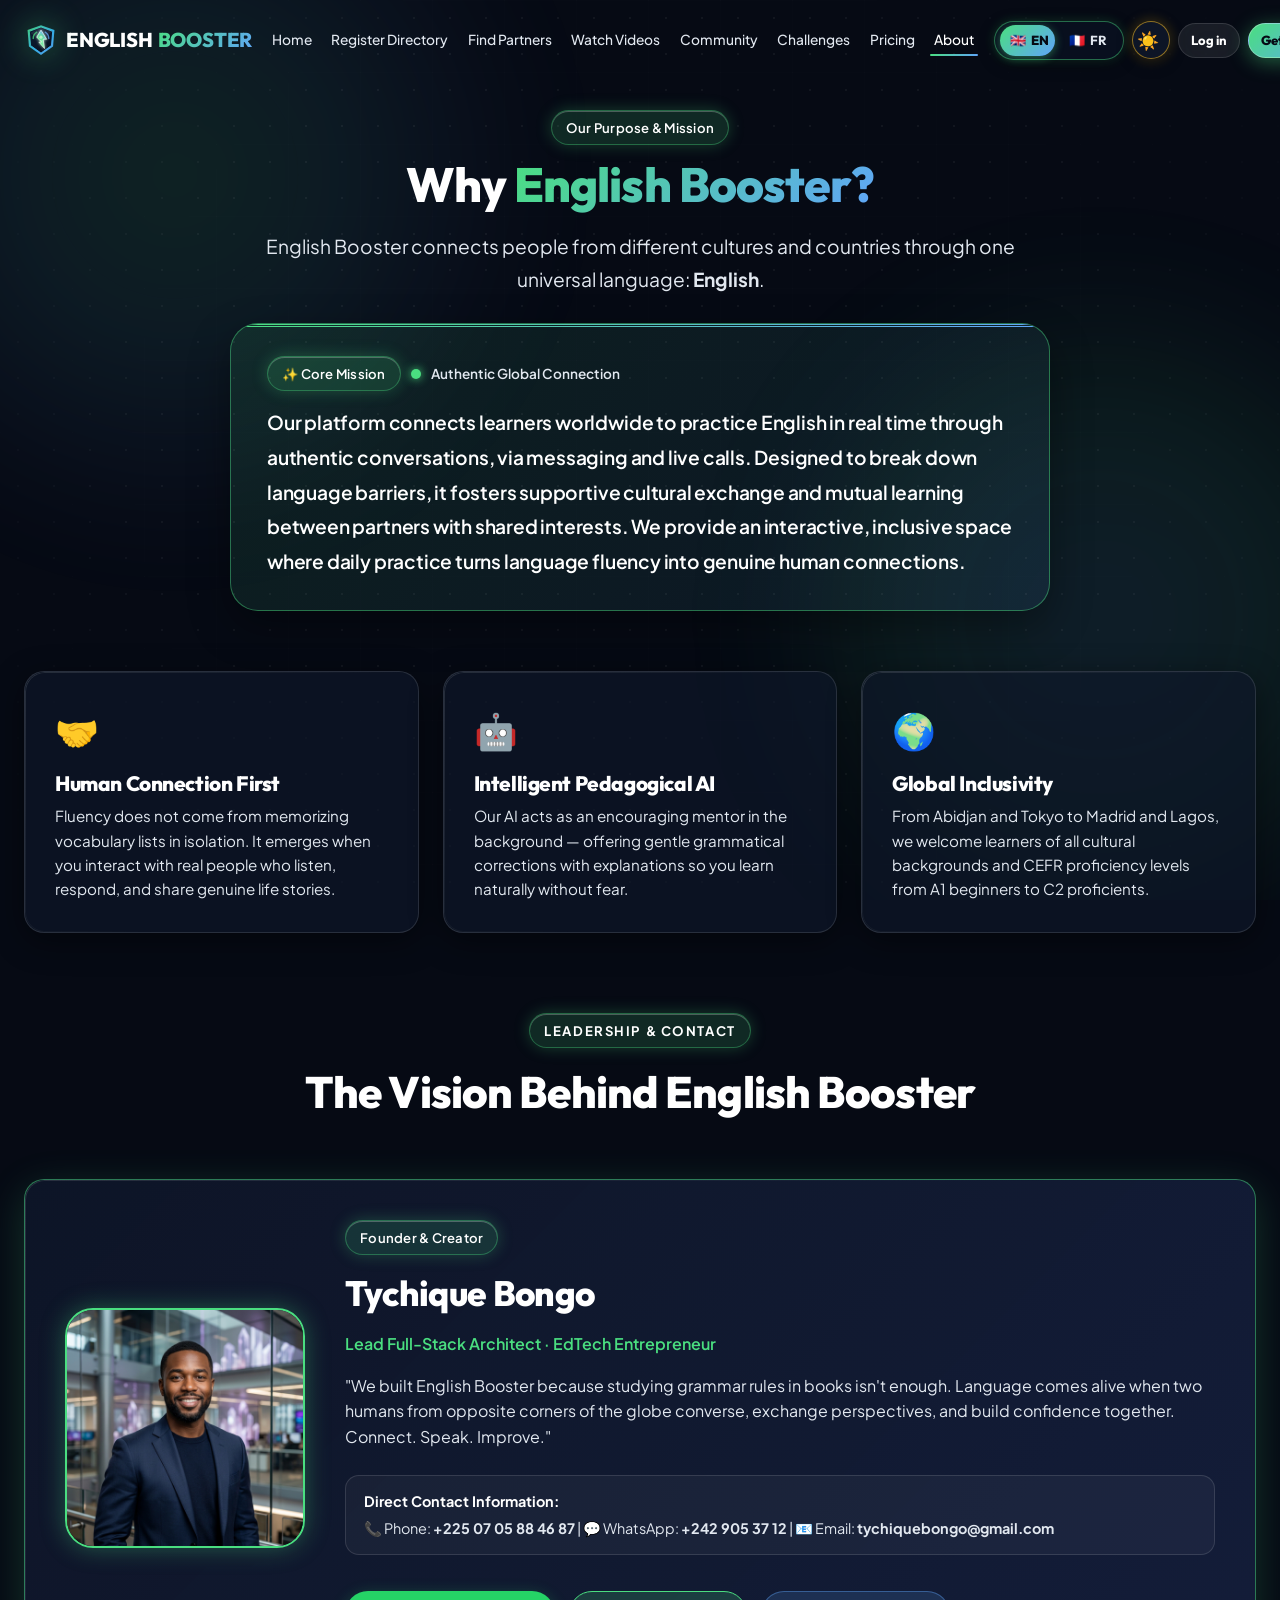
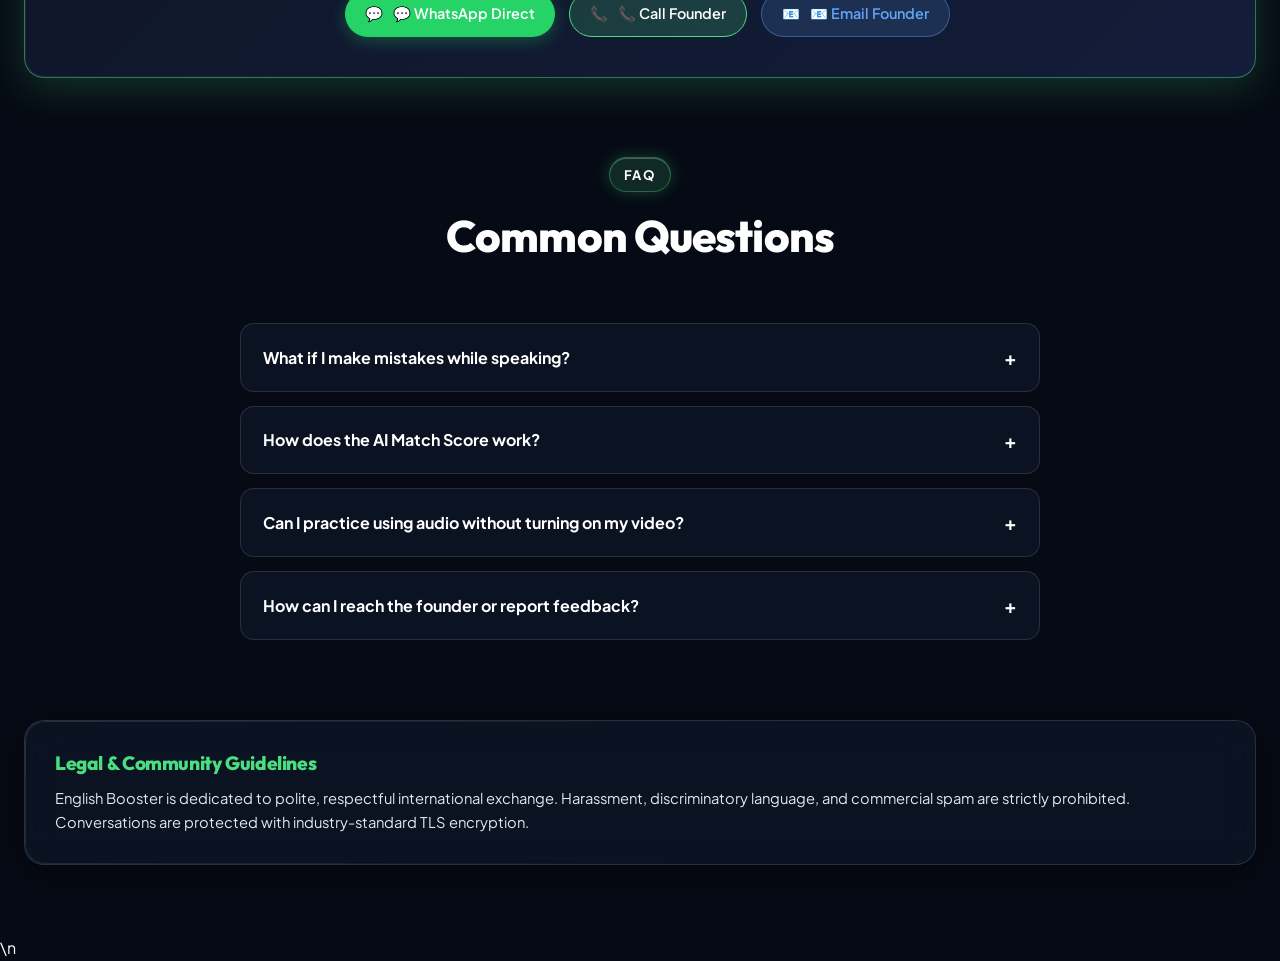
==== commit 75ab1afd: "V9" ====
--- a/pages/about.html
+++ b/pages/about.html
@@ -3,7 +3,7 @@
 <head>
   <meta charset="UTF-8">
   <meta name="viewport" content="width=device-width, initial-scale=1.0">
-  <title>About English Booster & Founder Tychique Bongo</title>
+  <title data-i18n="title_about">About English Booster & Founder Tychique Bongo</title>
   <meta name="description" content="Discover our mission to connect people across the globe and help them speak fluent English with confidence. Meet our founder Tychique Bongo.">
   <link rel="stylesheet" href="../css/style.css">
   <link rel="stylesheet" href="../css/animations.css">
@@ -75,14 +75,14 @@
         </a>
 
         <ul class="nav-links">
-          <li><a href="../index.html" class="nav-link">Home</a></li>
-          <li><a href="inscrits.html" class="nav-link">Inscrivez-vous</a></li>
-          <li><a href="partners.html" class="nav-link">Find Partners</a></li>
-          <li><a href="watch.html" class="nav-link">Watch Videos</a></li>
-          <li><a href="community.html" class="nav-link">Community</a></li>
-          <li><a href="challenges.html" class="nav-link">Challenges</a></li>
-          <li><a href="pricing.html" class="nav-link">Pricing</a></li>
-          <li><a href="about.html" class="nav-link active">About</a></li>
+          <li><a href="../index.html" class="nav-link" data-i18n="nav_home">Home</a></li>
+          <li><a href="inscrits.html" class="nav-link" data-i18n="nav_inscrits">Inscrivez-vous</a></li>
+          <li><a href="partners.html" class="nav-link" data-i18n="nav_partners">Find Partners</a></li>
+          <li><a href="watch.html" class="nav-link" data-i18n="nav_watch">Watch Videos</a></li>
+          <li><a href="community.html" class="nav-link" data-i18n="nav_community">Community</a></li>
+          <li><a href="challenges.html" class="nav-link" data-i18n="nav_challenges">Challenges</a></li>
+          <li><a href="pricing.html" class="nav-link" data-i18n="nav_pricing">Pricing</a></li>
+          <li><a href="about.html" class="nav-link active" data-i18n="nav_about">About</a></li>
         </ul>
 
         <div class="nav-actions">
@@ -96,8 +96,8 @@
             </button>
           </div>
           <button class="theme-toggle-btn" aria-label="Toggle Theme">☀️</button>
-          <a href="login.html" class="btn btn-secondary btn-sm">Log in</a>
-          <a href="register.html" class="btn btn-primary btn-sm">Get Started</a>
+          <a href="login.html" class="btn btn-secondary btn-sm" data-i18n="nav_login">Log in</a>
+          <a href="register.html" class="btn btn-primary btn-sm" data-i18n="nav_get_started">Get Started</a>
           <button class="mobile-menu-toggle" aria-label="Menu">
             <span></span><span></span><span></span>
           </button>
@@ -126,7 +126,7 @@
       <li><a href="../index.html" class="mobile-nav-link"><span>🏠</span> Home</a></li>
       <li><a href="inscrits.html" class="mobile-nav-link"><span>✍️</span> Inscrivez-vous</a></li>
       <li><a href="partners.html" class="mobile-nav-link"><span>🔎</span> Find Partners</a></li>
-      <li><a href="watch.html" class="mobile-nav-link"><span>🎬</span> Watch Videos</a></li>
+      <li><a href="watch.html" class="mobile-nav-link"><span>🎬</span> <span data-i18n="nav_watch">Watch Videos</span></a></li>
       <li><a href="dashboard.html" class="mobile-nav-link"><span>📊</span> Dashboard</a></li>
       <li><a href="pricing.html" class="mobile-nav-link"><span>💎</span> Pricing</a></li>
       <li><a href="about.html" class="mobile-nav-link active"><span>ℹ️</span> About</a></li>
@@ -177,8 +177,8 @@
     <!-- FOUNDER & LEADERSHIP SECTION -->
     <div style="margin-bottom: 80px;" class="reveal-init">
       <div class="section-header">
-        <span class="crystal-badge section-tag">Leadership & Contact</span>
-        <h2 class="section-title">The Vision Behind English Booster</h2>
+        <span class="crystal-badge section-tag" data-i18n="about_vision_tag">Leadership & Contact</span>
+        <h2 class="section-title" data-i18n="about_vision_title">The Vision Behind English Booster</h2>
       </div>
 
       <div class="glass-card founder-card">
@@ -187,15 +187,15 @@
         </div>
 
         <div class="founder-info">
-          <span class="crystal-badge founder-badge">Founder & Creator</span>
+          <span class="crystal-badge founder-badge" data-i18n="founder_badge">Founder & Creator</span>
           <h3 class="founder-name">Tychique Bongo</h3>
-          <div class="founder-role">Lead Full-Stack Architect · EdTech Entrepreneur</div>
-          <p class="founder-bio">
+          <div class="founder-role" data-i18n="about_founder_subtitle">Lead Full-Stack Architect · EdTech Entrepreneur</div>
+          <p class="founder-bio" data-i18n="founder_bio">
             "Millions of people spend years studying English in classrooms but freeze when speaking to a foreigner or answering in an interview. English Booster is built to bridge that gap through everyday practice, supportive AI coaching, and international friendships."
           </p>
 
           <div style="background: rgba(255,255,255,0.04); border: 1px solid var(--glass-border); border-radius: var(--radius-md); padding: 14px 18px; margin: 10px 0; font-size: 0.9rem;">
-            <div><strong>Direct Contact Information:</strong></div>
+            <div><strong data-i18n="about_direct_contact">Direct Contact Information:</strong></div>
             <div style="margin-top: 4px; color: var(--text-muted);">
               📞 Phone: <strong>+225 07 05 88 46 87</strong> | 💬 WhatsApp: <strong>+242 905 37 12</strong> | 📧 Email: <strong>tychiquebongo@gmail.com</strong>
             </div>
@@ -203,13 +203,13 @@
 
           <div class="founder-contacts">
             <a href="https://wa.me/24209053712" target="_blank" rel="noopener noreferrer" class="founder-btn btn-whatsapp">
-              <span>💬</span> WhatsApp Direct
+              <span>💬</span> <span data-i18n="founder_whatsapp">WhatsApp Direct</span>
             </a>
             <a href="tel:+2250705884687" class="founder-btn btn-call">
-              <span>📞</span> Call Founder
+              <span>📞</span> <span data-i18n="founder_call">Call Founder</span>
             </a>
             <a href="mailto:tychiquebongo@gmail.com" class="founder-btn btn-email">
-              <span>📧</span> Send Email
+              <span>📧</span> <span data-i18n="founder_email">Send Email</span>
             </a>
           </div>
         </div>
@@ -219,46 +219,46 @@
     <!-- FREQUENTLY ASKED QUESTIONS (ACCORDION) -->
     <div style="max-width: 800px; margin: 0 auto 80px;" class="reveal-init">
       <div class="section-header">
-        <span class="crystal-badge section-tag">FAQ</span>
-        <h2 class="section-title">Common Questions</h2>
+        <span class="crystal-badge section-tag" data-i18n="about_faq_tag">FAQ</span>
+        <h2 class="section-title" data-i18n="about_faq_title">Common Questions</h2>
       </div>
 
       <div class="faq-item">
         <div class="faq-question">
-          <span>What if I make mistakes while speaking?</span>
+          <span data-i18n="about_faq_q1">What if I make mistakes while speaking?</span>
           <span class="faq-icon">+</span>
         </div>
-        <div class="faq-answer">
+        <div class="faq-answer" data-i18n="about_faq_a1">
           Making mistakes is the foundation of spoken language acquisition! English Booster fosters a supportive, zero-judgment atmosphere. Both your partner and our AI assistant are here to help you grow.
         </div>
       </div>
 
       <div class="faq-item">
         <div class="faq-question">
-          <span>How does the AI Match Score work?</span>
+          <span data-i18n="about_faq_q2">How does the AI Match Score work?</span>
           <span class="faq-icon">+</span>
         </div>
-        <div class="faq-answer">
+        <div class="faq-answer" data-i18n="about_faq_a2">
           Our algorithm evaluates your CEFR level, target goals (e.g. travel vs. career), shared interests, and typical availability timezones to suggest the most compatible practice partners.
         </div>
       </div>
 
       <div class="faq-item">
         <div class="faq-question">
-          <span>Can I practice using audio without turning on my video?</span>
+          <span data-i18n="about_faq_q3">Can I practice using audio without turning on my video?</span>
           <span class="faq-icon">+</span>
         </div>
-        <div class="faq-answer">
+        <div class="faq-answer" data-i18n="about_faq_a3">
           Yes! You have full control. You can exchange voice notes in chat, join audio-only calls, or turn on your camera whenever you feel comfortable.
         </div>
       </div>
 
       <div class="faq-item">
         <div class="faq-question">
-          <span>How can I reach the founder or report feedback?</span>
+          <span data-i18n="about_faq_q4">How can I reach the founder or report feedback?</span>
           <span class="faq-icon">+</span>
         </div>
-        <div class="faq-answer">
+        <div class="faq-answer" data-i18n="about_faq_a4">
           You can reach Tychique Bongo directly via WhatsApp (+242 905 37 12), phone (+225 07 05 88 46 87), or email. We read and implement community feedback every single week!
         </div>
       </div>
@@ -266,8 +266,8 @@
 
     <!-- LEGAL SUMMARY -->
     <div id="legal" class="glass-card" style="padding: 30px;" class="reveal-init">
-      <h4 style="font-size: 1.2rem; margin-bottom: 12px; color: var(--cyan-primary);">Legal & Community Guidelines</h4>
-      <p style="color: var(--text-muted); font-size: 0.92rem; line-height: 1.6;">
+      <h4 style="font-size: 1.2rem; margin-bottom: 12px; color: var(--cyan-primary);" data-i18n="about_legal_title">Legal & Community Guidelines</h4>
+      <p style="color: var(--text-muted); font-size: 0.92rem; line-height: 1.6;" data-i18n="about_legal_desc">
         English Booster is dedicated to polite, respectful international exchange. Harassment, discriminatory language, and commercial spam are strictly prohibited. Conversations are protected with industry-standard TLS encryption.
       </p>
     </div>
@@ -277,29 +277,29 @@
   <nav class="mobile-bottom-dock" aria-label="Mobile Bottom Navigation">
     <a href="../index.html" class="dock-item">
       <span class="dock-icon">🏠</span>
-      <span>Home</span>
+      <span data-i18n="nav_home">Home</span>
     </a>
     <a href="partners.html" class="dock-item">
       <span class="dock-icon">🔎</span>
-      <span>Discover</span>
+      <span data-i18n="nav_discover">Discover</span>
     </a>
     <a href="chat.html" class="dock-item">
       <span class="dock-icon">💬</span>
       <span class="dock-badge">1</span>
-      <span>Chat</span>
+      <span data-i18n="nav_chat">Chat</span>
     </a>
     <a href="watch.html" class="dock-item">
       <span class="dock-icon">🎬</span>
-      <span>Videos</span>
+      <span data-i18n="nav_watch">Videos</span>
     </a>
     <a href="about.html" class="dock-item active">
       <span class="dock-icon">ℹ️</span>
-      <span>About</span>
+      <span data-i18n="nav_about">About</span>
     </a>
   </nav>
 
   <script src="../js/i18n.js"></script>
-  <script src="../js/main.js"></script>
+  <script src="../js/main.js"></script>\n  <script src="../js/animations.js"></script>
   <script src="../js/avatarManager.js"></script>
   <script src="../js/pwa.js"></script>
   <script>
--- a/css/style.css
+++ b/css/style.css
@@ -1407,22 +1407,31 @@
   display: flex;
   align-items: center;
   justify-content: space-between;
+  gap: clamp(10px, 1.2vw, 16px);
   height: 100%;
+  width: 100%;
 }
 
 .nav-brand {
   display: flex;
   align-items: center;
-  gap: 12px;
+  gap: 8px;
   font-family: var(--font-heading);
-  font-size: 1.35rem;
+  font-size: 1.25rem;
   font-weight: 800;
   letter-spacing: -0.01em;
+  flex-shrink: 0;
+}
+
+.nav-brand span {
+  display: inline-flex;
+  align-items: center;
+  gap: 5px;
 }
 
 .brand-logo-img {
-  width: 38px;
-  height: 38px;
+  width: 34px;
+  height: 34px;
   object-fit: contain;
   filter: drop-shadow(0 0 16px rgba(74, 222, 128, 0.45));
   transition: transform var(--transition-fast), filter var(--transition-fast);
@@ -1455,16 +1464,30 @@
 .nav-links {
   display: flex;
   align-items: center;
-  gap: 28px;
+  justify-content: center;
+  gap: clamp(6px, 0.9vw, 14px);
   list-style: none;
+  margin: 0;
+  padding: 0;
+  flex: 1;
+}
+
+.nav-links li {
+  display: inline-flex;
+  align-items: center;
 }
 
 .nav-link {
-  font-size: 0.92rem;
+  font-size: 0.86rem;
   font-weight: 500;
   color: var(--text-muted);
   position: relative;
-  padding: 6px 0;
+  padding: 5px 4px;
+  display: inline-flex;
+  align-items: center;
+  gap: 4px;
+  white-space: nowrap;
+  transition: color var(--transition-fast);
 }
 
 .nav-link:hover,
@@ -1492,43 +1515,88 @@
 .nav-actions {
   display: flex;
   align-items: center;
-  gap: 14px;
-}
-
-/* Theme Toggle Button */
+  justify-content: flex-end;
+  gap: 8px;
+  flex-shrink: 0;
+}
+
+.nav-actions .btn {
+  display: inline-flex;
+  align-items: center;
+  gap: 4px;
+  white-space: nowrap;
+  padding: 6px 12px;
+  font-size: 0.82rem;
+}
+
+.nav-actions .btn-login {
+  padding: 6px 10px;
+  font-size: 0.82rem;
+  display: inline-flex !important;
+}
+
+/* Theme Toggle Button (Light & Dark Mode) */
 .theme-toggle-btn {
-  width: 42px;
-  height: 42px;
-  border-radius: 50%;
-  background: var(--bg-card);
-  border: 1px solid var(--glass-border);
-  color: var(--text-muted);
-  display: flex;
+  width: 38px;
+  height: 38px;
+  border-radius: var(--radius-full);
+  background: rgba(15, 23, 42, 0.88);
+  border: 1px solid rgba(251, 191, 36, 0.55);
+  color: #fbbf24;
+  display: inline-flex;
   align-items: center;
   justify-content: center;
-  font-size: 1.15rem;
+  font-size: 1.1rem;
   cursor: pointer;
+  padding-right: 6px;
+  flex-shrink: 0;
+  box-shadow: 0 4px 16px rgba(0, 0, 0, 0.35), 0 0 14px rgba(251, 191, 36, 0.28);
+  backdrop-filter: blur(14px);
+  -webkit-backdrop-filter: blur(14px);
   transition: all var(--transition-fast);
 }
 
 .theme-toggle-btn:hover {
-  color: var(--cyan-primary);
-  border-color: var(--cyan-primary);
-  box-shadow: var(--glass-glow-cyan);
+  color: #f59e0b;
+  border-color: #f59e0b;
+  box-shadow: 0 4px 20px rgba(0, 0, 0, 0.45), 0 0 20px rgba(245, 158, 11, 0.45);
+  transform: translateY(-1px) scale(1.05);
+}
+
+[data-theme="light"] .theme-toggle-btn {
+  background: #ffffff !important;
+  border: 1px solid rgba(99, 102, 241, 0.5) !important;
+  color: #4f46e5 !important;
+  box-shadow: 0 2px 12px rgba(99, 102, 241, 0.25) !important;
+  padding-right: 6px !important;
+}
+
+[data-theme="light"] .theme-toggle-btn:hover {
+  background: rgba(238, 242, 255, 0.95) !important;
+  border-color: #4338ca !important;
+  box-shadow: 0 4px 18px rgba(99, 102, 241, 0.38) !important;
 }
 
 /* Language Switcher Button & Dual Pill (EN / FR) */
 .lang-switcher-pill {
   display: inline-flex;
   align-items: center;
-  background: var(--bg-card);
-  border: 1px solid var(--glass-border);
+  background: rgba(10, 16, 32, 0.88);
+  border: 1px solid rgba(74, 222, 128, 0.45);
   border-radius: var(--radius-full);
-  padding: 3px;
-  gap: 2px;
-  box-shadow: 0 4px 14px rgba(0, 0, 0, 0.25);
-  backdrop-filter: blur(12px);
+  padding: 3px 5px;
+  padding-right: 6px;
+  gap: 4px;
+  box-shadow: 0 4px 16px rgba(0, 0, 0, 0.35), 0 0 12px rgba(74, 222, 128, 0.2);
+  backdrop-filter: blur(14px);
+  -webkit-backdrop-filter: blur(14px);
+  flex-shrink: 0;
   transition: all var(--transition-fast);
+}
+
+.lang-switcher-pill:hover {
+  border-color: var(--green-400);
+  box-shadow: 0 4px 20px rgba(0, 0, 0, 0.45), 0 0 18px rgba(74, 222, 128, 0.35);
 }
 
 .lang-btn {
@@ -1543,30 +1611,45 @@
   cursor: pointer;
   display: inline-flex;
   align-items: center;
-  gap: 4px;
+  gap: 5px;
   transition: all var(--transition-fast);
+}
+
+.lang-btn[data-lang="en"] {
+  padding-right: 6px;
 }
 
 .lang-btn:hover {
   color: var(--text-main);
-  background: rgba(255, 255, 255, 0.08);
+  background: rgba(255, 255, 255, 0.12);
 }
 
 .lang-btn.active {
   background: var(--grad-cyan-blue);
   color: #060a14;
   font-weight: 800;
-  box-shadow: 0 2px 10px rgba(74, 222, 128, 0.4);
+  box-shadow: 0 2px 10px rgba(74, 222, 128, 0.45);
 }
 
 [data-theme="light"] .lang-switcher-pill {
   background: #ffffff !important;
-  border-color: rgba(15, 23, 42, 0.15) !important;
-  box-shadow: 0 2px 8px rgba(0, 0, 0, 0.06) !important;
+  border: 1px solid rgba(16, 185, 129, 0.5) !important;
+  box-shadow: 0 2px 10px rgba(16, 185, 129, 0.2) !important;
 }
 
 [data-theme="light"] .lang-btn {
-  color: #64748b !important;
+  color: #475569 !important;
+}
+
+[data-theme="light"] .lang-btn:hover {
+  color: #090d16 !important;
+  background: rgba(15, 23, 42, 0.05) !important;
+}
+
+[data-theme="light"] .lang-btn.active {
+  background: var(--grad-cyan-blue) !important;
+  color: #ffffff !important;
+  font-weight: 800 !important;
 }
 
 [data-theme="light"] .lang-btn:hover {
@@ -3518,6 +3601,125 @@
   border: 1px solid rgba(74, 222, 128, 0.35);
 }
 
+/* Quick Random Multi-Screen Live Call Grid (5+ Screens) */
+.multi-call-grid {
+  display: grid;
+  grid-template-columns: repeat(3, 1fr);
+  gap: 14px;
+  margin: 18px 0;
+}
+
+@media (max-width: 900px) {
+  .multi-call-grid {
+    grid-template-columns: repeat(2, 1fr);
+  }
+}
+
+@media (max-width: 600px) {
+  .multi-call-grid {
+    grid-template-columns: 1fr;
+  }
+}
+
+.live-call-screen {
+  background: rgba(10, 16, 32, 0.88);
+  border: 1px solid var(--glass-border);
+  border-radius: var(--radius-lg);
+  padding: 12px;
+  display: flex;
+  flex-direction: column;
+  position: relative;
+  overflow: hidden;
+  transition: all var(--transition-fast);
+  box-shadow: 0 8px 24px rgba(0, 0, 0, 0.45);
+}
+
+.live-call-screen.active-speaker {
+  border-color: var(--green-400);
+  box-shadow: 0 0 25px rgba(74, 222, 128, 0.4);
+  background: rgba(16, 28, 50, 0.95);
+}
+
+.live-call-screen-video {
+  position: relative;
+  width: 100%;
+  height: 135px;
+  border-radius: var(--radius-md);
+  overflow: hidden;
+  background: #030712;
+  margin-bottom: 10px;
+  border: 1px solid rgba(255, 255, 255, 0.08);
+}
+
+.live-call-screen-video img.live-screen-img {
+  width: 100%;
+  height: 100%;
+  object-fit: cover;
+  transition: transform 0.4s ease;
+}
+
+.live-call-screen:hover .live-call-screen-video img.live-screen-img {
+  transform: scale(1.05);
+}
+
+.live-call-chip-badge {
+  position: absolute;
+  top: 8px;
+  left: 8px;
+  background: rgba(0, 0, 0, 0.7);
+  backdrop-filter: blur(8px);
+  -webkit-backdrop-filter: blur(8px);
+  color: #ffffff;
+  font-size: 0.68rem;
+  font-weight: 700;
+  padding: 3px 8px;
+  border-radius: var(--radius-full);
+  display: flex;
+  align-items: center;
+  gap: 5px;
+  z-index: 2;
+  border: 1px solid rgba(255, 255, 255, 0.1);
+}
+
+.live-call-level-badge {
+  position: absolute;
+  top: 8px;
+  right: 8px;
+  font-size: 0.68rem;
+  padding: 2px 7px;
+  border-radius: var(--radius-full);
+  z-index: 2;
+}
+
+.live-screen-flag-pill {
+  position: absolute;
+  bottom: 8px;
+  left: 8px;
+  background: rgba(6, 11, 23, 0.8);
+  backdrop-filter: blur(6px);
+  color: #ffffff;
+  font-size: 0.72rem;
+  font-weight: 700;
+  padding: 2px 8px;
+  border-radius: var(--radius-sm);
+  z-index: 2;
+  border: 1px solid var(--glass-border);
+}
+
+.screen-transcript-snippet {
+  font-size: 0.8rem;
+  color: var(--text-muted);
+  font-style: italic;
+  background: rgba(0, 0, 0, 0.3);
+  border-radius: var(--radius-sm);
+  padding: 6px 10px;
+  min-height: 40px;
+  display: flex;
+  align-items: center;
+  line-height: 1.35;
+  margin-bottom: 8px;
+}
+
 /* Evaluation Scorecard */
 .eval-scorecard {
   border-radius: var(--radius-lg);
@@ -3564,6 +3766,56 @@
   font-weight: 700;
   border-color: var(--green-400) !important;
   box-shadow: 0 0 15px rgba(74, 222, 128, 0.35);
+}
+
+/* Quick Random Duel & Live Call Launcher */
+.quick-duel-actions-group {
+  margin-left: auto;
+  display: flex;
+  gap: 8px;
+  align-items: center;
+  flex-wrap: wrap;
+}
+
+#btn-quick-random-battle {
+  background: linear-gradient(135deg, var(--green-400), #059669);
+  color: #051a14;
+  font-weight: 700;
+  border: 1px solid rgba(74, 222, 128, 0.6);
+  box-shadow: 0 0 16px rgba(74, 222, 128, 0.35);
+  transition: all var(--transition-fast);
+}
+
+#btn-quick-random-battle:hover {
+  transform: translateY(-2px);
+  box-shadow: 0 4px 22px rgba(74, 222, 128, 0.55);
+  filter: brightness(1.1);
+}
+
+#btn-quick-random-call {
+  background: rgba(16, 185, 129, 0.12);
+  border: 1px solid rgba(16, 185, 129, 0.45);
+  color: #34d399;
+  font-weight: 600;
+  transition: all var(--transition-fast);
+}
+
+#btn-quick-random-call:hover {
+  background: rgba(16, 185, 129, 0.25);
+  color: #ffffff;
+  border-color: #34d399;
+  transform: translateY(-2px);
+}
+
+.quick-choice-card {
+  transition: transform var(--transition-fast), box-shadow var(--transition-fast), border-color var(--transition-fast);
+  cursor: pointer;
+}
+
+.quick-choice-card:hover {
+  transform: translateY(-4px);
+  box-shadow: 0 14px 34px rgba(0, 0, 0, 0.55);
+  border-color: var(--green-400) !important;
 }
 
 /* Quick Speech Prompts in Battle Stage */
@@ -6284,13 +6536,16 @@
 }
 
 .thumb-radio-card {
-  border-radius: 10px;
+  border-radius: 12px;
   overflow: hidden;
   border: 2px solid var(--glass-border);
   cursor: pointer;
   text-align: center;
-  transition: all 0.2s ease;
-  background: rgba(0,0,0,0.4);
+  background: rgba(0, 0, 0, 0.45);
+  transition-property: all;
+  transition-duration: 0.35s;
+  transition-timing-function: cubic-bezier(0.16, 1, 0.3, 1);
+  will-change: transform, border-color, box-shadow;
 }
 
 .thumb-radio-card img {
@@ -6298,27 +6553,44 @@
   aspect-ratio: 9/16;
   object-fit: cover;
   display: block;
+  transition: transform 0.35s ease;
 }
 
 .thumb-radio-card span {
   display: block;
-  font-size: 0.72rem;
+  font-size: 0.78rem;
   font-weight: 700;
-  padding: 4px 2px;
+  padding: 6px 4px;
   color: var(--text-secondary);
+  transition: color 0.3s ease, background 0.3s ease;
 }
 
 .thumb-radio-card:hover {
-  border-color: rgba(74, 222, 128, 0.5);
+  transform: translateY(-5px) scale(1.04);
+  border-color: var(--green-400);
+  background: rgba(74, 222, 128, 0.12);
+  box-shadow: 0 10px 25px rgba(74, 222, 128, 0.35);
+}
+
+.thumb-radio-card:hover img {
+  transform: scale(1.06);
+}
+
+.thumb-radio-card:hover span {
+  color: #ffffff !important;
+  font-weight: 800;
+  text-shadow: 0 1px 4px rgba(0, 0, 0, 0.8);
 }
 
 .thumb-radio-card.active {
   border-color: var(--green-400);
-  box-shadow: 0 0 12px rgba(74, 222, 128, 0.4);
+  box-shadow: 0 0 16px rgba(74, 222, 128, 0.5);
+  transform: translateY(-2px);
 }
 
 .thumb-radio-card.active span {
   color: var(--green-400);
+  font-weight: 800;
 }
 
 /* ==========================================================================
@@ -6558,3 +6830,2507 @@
   color: #090d16 !important;
 }
 
+/* ==========================================================================
+   ENRICHED PRICING SYSTEM (MULTI-CURRENCY, GUARANTEES, MATRIX, FAQ, MODAL)
+   ========================================================================== */
+
+/* Currency Switcher Pill */
+.currency-selector-bar {
+  display: inline-flex;
+  align-items: center;
+  gap: 10px;
+  background: rgba(255, 255, 255, 0.05);
+  border: 1px solid var(--glass-border);
+  border-radius: var(--radius-full);
+  padding: 5px 14px;
+  backdrop-filter: blur(12px);
+  margin-top: 14px;
+}
+
+.currency-label {
+  font-size: 0.86rem;
+  font-weight: 700;
+  color: var(--text-muted);
+}
+
+.currency-btn {
+  background: transparent;
+  border: 1px solid transparent;
+  color: var(--text-muted);
+  font-size: 0.82rem;
+  font-weight: 700;
+  padding: 4px 12px;
+  border-radius: var(--radius-full);
+  cursor: pointer;
+  transition: all var(--transition-fast);
+}
+
+.currency-btn:hover {
+  color: #ffffff;
+  background: rgba(255, 255, 255, 0.08);
+}
+
+.currency-btn.active {
+  background: linear-gradient(135deg, rgba(74, 222, 128, 0.25), rgba(96, 165, 250, 0.25));
+  border-color: var(--cyan-primary);
+  color: #ffffff;
+  box-shadow: 0 0 12px rgba(74, 222, 128, 0.35);
+}
+
+/* Audience tag in cards */
+.pricing-audience-tag {
+  display: inline-block;
+  font-size: 0.76rem;
+  font-weight: 700;
+  color: var(--cyan-primary);
+  background: rgba(74, 222, 128, 0.1);
+  border: 1px solid rgba(74, 222, 128, 0.25);
+  border-radius: var(--radius-full);
+  padding: 4px 12px;
+  margin-top: 6px;
+  text-align: center;
+}
+
+/* Trust & Guarantees Strip */
+.pricing-guarantees-grid {
+  display: grid;
+  grid-template-columns: repeat(4, 1fr);
+  gap: 20px;
+  margin: 55px 0 65px;
+}
+
+.guarantee-card {
+  display: flex;
+  align-items: flex-start;
+  gap: 14px;
+  padding: 22px 18px;
+  background: rgba(15, 23, 42, 0.6);
+  border: 1px solid var(--glass-border);
+  border-radius: var(--radius-md);
+  backdrop-filter: blur(14px);
+  transition: transform var(--transition-fast), border-color var(--transition-fast);
+}
+
+.guarantee-card:hover {
+  transform: translateY(-3px);
+  border-color: var(--cyan-primary);
+}
+
+.guarantee-icon-wrap {
+  font-size: 1.8rem;
+  line-height: 1;
+  flex-shrink: 0;
+}
+
+.guarantee-content h4 {
+  font-size: 0.96rem;
+  font-weight: 800;
+  color: var(--text-main);
+  margin-bottom: 4px;
+}
+
+.guarantee-content p {
+  font-size: 0.84rem;
+  color: var(--text-muted);
+  line-height: 1.45;
+}
+
+/* Comparison Table */
+.pricing-comparison-section {
+  margin: 70px 0;
+}
+
+.pricing-table-container {
+  overflow-x: auto;
+  border-radius: var(--radius-lg);
+  border: 1px solid var(--glass-border);
+  background: rgba(11, 19, 38, 0.7);
+  backdrop-filter: blur(20px);
+  box-shadow: 0 10px 40px rgba(0, 0, 0, 0.35);
+}
+
+.pricing-table-container::-webkit-scrollbar {
+  height: 6px;
+}
+.pricing-table-container::-webkit-scrollbar-thumb {
+  background: rgba(74, 222, 128, 0.3);
+  border-radius: 8px;
+}
+
+.pricing-comparison-table {
+  width: 100%;
+  border-collapse: collapse;
+  min-width: 680px;
+  text-align: left;
+}
+
+.pricing-comparison-table th,
+.pricing-comparison-table td {
+  padding: 16px 20px;
+  border-bottom: 1px solid rgba(255, 255, 255, 0.07);
+}
+
+.pricing-comparison-table thead th {
+  background: rgba(15, 23, 42, 0.85);
+  font-size: 1.05rem;
+  font-weight: 800;
+  color: var(--text-main);
+  position: sticky;
+  top: 0;
+  z-index: 2;
+}
+
+.pricing-comparison-table thead th.th-tier {
+  text-align: center;
+  width: 24%;
+}
+
+.pricing-comparison-table thead th.th-featured {
+  background: linear-gradient(180deg, rgba(74, 222, 128, 0.2), rgba(15, 23, 42, 0.85));
+  border-left: 2px solid var(--cyan-primary);
+  border-right: 2px solid var(--cyan-primary);
+  color: var(--cyan-primary);
+}
+
+.table-cat-row td {
+  background: rgba(255, 255, 255, 0.04);
+  font-weight: 800;
+  font-size: 0.95rem;
+  letter-spacing: 0.02em;
+  color: var(--cyan-primary);
+  padding: 14px 20px;
+}
+
+.pricing-comparison-table tbody tr:hover td {
+  background: rgba(255, 255, 255, 0.03);
+}
+
+.pricing-comparison-table tbody td.td-center {
+  text-align: center;
+  font-size: 0.92rem;
+  color: var(--text-muted);
+}
+
+.pricing-comparison-table tbody td.td-featured {
+  background: rgba(74, 222, 128, 0.03);
+  border-left: 2px solid rgba(74, 222, 128, 0.3);
+  border-right: 2px solid rgba(74, 222, 128, 0.3);
+  font-weight: 600;
+  color: #ffffff;
+}
+
+.badge-check {
+  display: inline-flex;
+  align-items: center;
+  justify-content: center;
+  width: 24px;
+  height: 24px;
+  background: rgba(74, 222, 128, 0.2);
+  border: 1px solid rgba(74, 222, 128, 0.4);
+  border-radius: 50%;
+  color: var(--cyan-primary);
+  font-weight: 900;
+  font-size: 0.85rem;
+}
+
+.badge-cross {
+  display: inline-flex;
+  align-items: center;
+  justify-content: center;
+  width: 24px;
+  height: 24px;
+  background: rgba(255, 255, 255, 0.05);
+  border: 1px solid rgba(255, 255, 255, 0.1);
+  border-radius: 50%;
+  color: var(--text-muted);
+  font-weight: 700;
+  font-size: 0.85rem;
+}
+
+/* Enterprise Card */
+.pricing-enterprise-card {
+  display: flex;
+  align-items: center;
+  justify-content: space-between;
+  gap: 30px;
+  padding: 40px;
+  background: linear-gradient(135deg, rgba(20, 35, 70, 0.7) 0%, rgba(15, 23, 42, 0.85) 100%);
+  border: 1px solid rgba(96, 165, 250, 0.4);
+  border-radius: var(--radius-xl);
+  margin: 65px 0;
+  position: relative;
+  overflow: hidden;
+}
+
+.pricing-enterprise-card:before {
+  content: "";
+  position: absolute;
+  top: -50px;
+  right: -50px;
+  width: 220px;
+  height: 220px;
+  background: radial-gradient(circle, rgba(96, 165, 250, 0.25) 0%, transparent 70%);
+  pointer-events: none;
+}
+
+/* FAQ Accordion */
+.pricing-faq-section {
+  margin: 70px 0 40px;
+}
+
+.pricing-faq-accordion {
+  max-width: 860px;
+  margin: 30px auto 0;
+  display: flex;
+  flex-direction: column;
+  gap: 14px;
+}
+
+.pricing-faq-item {
+  border: 1px solid var(--glass-border);
+  background: rgba(15, 23, 42, 0.6);
+  border-radius: var(--radius-md);
+  overflow: hidden;
+  transition: border-color var(--transition-fast), background var(--transition-fast);
+}
+
+.pricing-faq-item.active {
+  border-color: var(--cyan-primary);
+  background: rgba(15, 23, 42, 0.85);
+}
+
+.pricing-faq-btn {
+  width: 100%;
+  text-align: left;
+  background: transparent;
+  border: none;
+  padding: 20px 24px;
+  font-size: 1.05rem;
+  font-weight: 700;
+  color: var(--text-main);
+  display: flex;
+  align-items: center;
+  justify-content: space-between;
+  cursor: pointer;
+  gap: 16px;
+}
+
+.pricing-faq-icon {
+  font-size: 1.2rem;
+  transition: transform 0.3s cubic-bezier(0.16, 1, 0.3, 1);
+  color: var(--cyan-primary);
+  flex-shrink: 0;
+}
+
+.pricing-faq-item.active .pricing-faq-icon {
+  transform: rotate(45deg);
+}
+
+.pricing-faq-content {
+  max-height: 0;
+  overflow: hidden;
+  transition: max-height 0.35s cubic-bezier(0.16, 1, 0.3, 1);
+}
+
+.pricing-faq-item.active .pricing-faq-content {
+  max-height: 350px;
+}
+
+.pricing-faq-body {
+  padding: 0 24px 22px;
+  font-size: 0.95rem;
+  line-height: 1.65;
+  color: var(--text-muted);
+}
+
+/* Interactive Checkout Modal */
+.checkout-modal-backdrop {
+  position: fixed;
+  inset: 0;
+  background: rgba(3, 7, 18, 0.85);
+  backdrop-filter: blur(12px);
+  display: flex;
+  align-items: center;
+  justify-content: center;
+  padding: 20px;
+  z-index: 9999;
+  opacity: 0;
+  pointer-events: none;
+  transition: opacity 0.25s ease;
+}
+
+.checkout-modal-backdrop.open {
+  opacity: 1;
+  pointer-events: auto;
+}
+
+.checkout-modal-card {
+  width: 100%;
+  max-width: 540px;
+  background: #0b1326;
+  border: 1px solid var(--glass-border);
+  border-radius: var(--radius-xl);
+  padding: 34px;
+  box-shadow: 0 25px 80px rgba(0, 0, 0, 0.7);
+  transform: scale(0.94);
+  transition: transform 0.25s cubic-bezier(0.16, 1, 0.3, 1);
+  position: relative;
+}
+
+.checkout-modal-backdrop.open .checkout-modal-card {
+  transform: scale(1);
+}
+
+.checkout-methods-grid {
+  display: grid;
+  grid-template-columns: 1fr;
+  gap: 10px;
+  margin: 16px 0;
+}
+
+.checkout-method-pill {
+  display: flex;
+  align-items: center;
+  gap: 12px;
+  padding: 12px 16px;
+  border-radius: var(--radius-md);
+  border: 1px solid var(--glass-border);
+  background: rgba(255, 255, 255, 0.03);
+  cursor: pointer;
+  transition: all var(--transition-fast);
+  color: var(--text-muted);
+  font-weight: 600;
+  font-size: 0.92rem;
+}
+
+.checkout-method-pill:hover {
+  border-color: var(--cyan-primary);
+  color: #ffffff;
+}
+
+.checkout-method-pill.active {
+  border-color: var(--cyan-primary);
+  background: rgba(74, 222, 128, 0.12);
+  color: #ffffff;
+  box-shadow: 0 0 14px rgba(74, 222, 128, 0.2);
+}
+
+.checkout-method-radio {
+  accent-color: var(--cyan-primary);
+}
+
+/* Light mode overrides for enriched pricing */
+[data-theme="light"] .currency-selector-bar {
+  background: #ffffff !important;
+  border-color: rgba(15, 23, 42, 0.15) !important;
+}
+
+[data-theme="light"] .currency-label {
+  color: #090d16 !important;
+}
+
+[data-theme="light"] .currency-btn {
+  color: #475569 !important;
+}
+
+[data-theme="light"] .currency-btn:hover {
+  color: #090d16 !important;
+  background: #f1f5f9 !important;
+}
+
+[data-theme="light"] .currency-btn.active {
+  background: #16a34a !important;
+  color: #ffffff !important;
+  border-color: #16a34a !important;
+}
+
+[data-theme="light"] .pricing-audience-tag {
+  background: rgba(22, 163, 74, 0.1) !important;
+  border-color: rgba(22, 163, 74, 0.3) !important;
+  color: #15803d !important;
+}
+
+[data-theme="light"] .guarantee-card {
+  background: #ffffff !important;
+  border: 1px solid rgba(15, 23, 42, 0.12) !important;
+  box-shadow: 0 4px 16px rgba(0, 0, 0, 0.04) !important;
+}
+
+[data-theme="light"] .guarantee-content h4 {
+  color: #090d16 !important;
+}
+
+[data-theme="light"] .guarantee-content p {
+  color: #475569 !important;
+}
+
+[data-theme="light"] .pricing-table-container {
+  background: #ffffff !important;
+  border-color: rgba(15, 23, 42, 0.12) !important;
+  box-shadow: 0 8px 30px rgba(0, 0, 0, 0.05) !important;
+}
+
+[data-theme="light"] .pricing-comparison-table th,
+[data-theme="light"] .pricing-comparison-table td {
+  border-bottom: 1px solid rgba(15, 23, 42, 0.08) !important;
+  color: #090d16 !important;
+}
+
+[data-theme="light"] .pricing-comparison-table thead th {
+  background: #f8fafc !important;
+  color: #090d16 !important;
+}
+
+[data-theme="light"] .pricing-comparison-table thead th.th-featured {
+  background: #ecfdf5 !important;
+  border-left: 2px solid #16a34a !important;
+  border-right: 2px solid #16a34a !important;
+  color: #15803d !important;
+}
+
+[data-theme="light"] .table-cat-row td {
+  background: #f1f5f9 !important;
+  color: #15803d !important;
+}
+
+[data-theme="light"] .pricing-comparison-table tbody tr:hover td {
+  background: rgba(22, 163, 74, 0.04) !important;
+}
+
+[data-theme="light"] .pricing-comparison-table tbody td.td-center {
+  color: #334155 !important;
+}
+
+[data-theme="light"] .pricing-comparison-table tbody td.td-featured {
+  background: rgba(22, 163, 74, 0.04) !important;
+  border-left: 2px solid rgba(22, 163, 74, 0.3) !important;
+  border-right: 2px solid rgba(22, 163, 74, 0.3) !important;
+  color: #090d16 !important;
+}
+
+[data-theme="light"] .badge-check {
+  background: rgba(22, 163, 74, 0.15) !important;
+  color: #15803d !important;
+  border-color: #16a34a !important;
+}
+
+[data-theme="light"] .badge-cross {
+  background: #f1f5f9 !important;
+  color: #94a3b8 !important;
+  border-color: #cbd5e1 !important;
+}
+
+[data-theme="light"] .pricing-enterprise-card {
+  background: linear-gradient(135deg, #f8fafc 0%, #eff6ff 100%) !important;
+  border-color: rgba(37, 99, 235, 0.3) !important;
+  box-shadow: 0 10px 30px rgba(0, 0, 0, 0.05) !important;
+}
+
+[data-theme="light"] .pricing-faq-item {
+  background: #ffffff !important;
+  border-color: rgba(15, 23, 42, 0.12) !important;
+}
+
+[data-theme="light"] .pricing-faq-item.active {
+  border-color: #16a34a !important;
+  background: #ffffff !important;
+}
+
+[data-theme="light"] .pricing-faq-btn {
+  color: #090d16 !important;
+}
+
+[data-theme="light"] .pricing-faq-body {
+  color: #475569 !important;
+}
+
+[data-theme="light"] .checkout-modal-card {
+  background: #ffffff !important;
+  border-color: #16a34a !important;
+  box-shadow: 0 25px 70px rgba(0, 0, 0, 0.25) !important;
+}
+
+[data-theme="light"] .checkout-method-pill {
+  background: #f8fafc !important;
+  border-color: #cbd5e1 !important;
+  color: #334155 !important;
+}
+
+[data-theme="light"] .checkout-method-pill.active {
+  background: #ecfdf5 !important;
+  border-color: #16a34a !important;
+  color: #15803d !important;
+}
+
+@media (max-width: 1024px) {
+  .pricing-guarantees-grid {
+    grid-template-columns: repeat(2, 1fr);
+  }
+}
+
+@media (max-width: 768px) {
+  .pricing-guarantees-grid {
+    grid-template-columns: 1fr;
+  }
+  .pricing-enterprise-card {
+    flex-direction: column;
+    text-align: center;
+    padding: 28px 20px;
+  }
+}
+
+/* ==========================================================================
+   WATCH VIDEOS, SHORTS UPLOAD (ENGLISH ONLY) & LIVE VIDEO STUDIO
+   ========================================================================== */
+
+/* 1. Video Upload & Live Camera Recording in Publish Short Modal */
+.upload-method-tabs {
+  display: flex;
+  gap: 10px;
+  margin-bottom: 18px;
+  background: rgba(10, 18, 36, 0.75);
+  padding: 6px;
+  border-radius: var(--radius-lg);
+  border: 1.5px solid rgba(255, 255, 255, 0.12);
+  box-shadow: inset 0 2px 8px rgba(0, 0, 0, 0.4);
+}
+
+.upload-tab-btn {
+  flex: 1;
+  padding: 12px 14px;
+  font-size: 0.88rem;
+  font-weight: 700;
+  border-radius: var(--radius-md);
+  background: rgba(255, 255, 255, 0.04);
+  color: #cbd5e1;
+  border: 1.5px solid transparent;
+  cursor: pointer;
+  display: flex;
+  align-items: center;
+  justify-content: center;
+  gap: 8px;
+  position: relative;
+  overflow: hidden;
+  /* Transitions et duration lisses et fluides */
+  transition-property: all;
+  transition-duration: 0.35s;
+  transition-timing-function: cubic-bezier(0.16, 1, 0.3, 1);
+  will-change: transform, background, color, border-color, box-shadow;
+}
+
+.upload-tab-btn span {
+  display: inline-block;
+  transition: transform 0.3s cubic-bezier(0.16, 1, 0.3, 1);
+}
+
+/* Hover ultra-lisible, lumineux et contrasté */
+.upload-tab-btn:hover {
+  color: #ffffff !important;
+  font-weight: 800;
+  background: linear-gradient(135deg, rgba(74, 222, 128, 0.22) 0%, rgba(6, 182, 212, 0.24) 100%);
+  border-color: rgba(74, 222, 128, 0.75);
+  box-shadow: 0 6px 20px rgba(74, 222, 128, 0.35), inset 0 1px 0 rgba(255, 255, 255, 0.3);
+  transform: translateY(-3px) scale(1.02);
+  text-shadow: 0 1px 4px rgba(0, 0, 0, 0.6);
+}
+
+.upload-tab-btn:hover span {
+  transform: scale(1.18);
+}
+
+/* Hover spécifique pour "Importer un fichier vidéo" */
+.upload-tab-btn[data-tab="file"]:hover {
+  background: linear-gradient(135deg, rgba(34, 197, 94, 0.25) 0%, rgba(16, 185, 129, 0.3) 100%);
+  border-color: #22c55e;
+  box-shadow: 0 6px 22px rgba(34, 197, 94, 0.38), inset 0 1px 1px rgba(255, 255, 255, 0.4);
+}
+
+/* Hover spécifique pour "Enregistrer avec ma caméra" */
+.upload-tab-btn[data-tab="camera"]:hover {
+  background: linear-gradient(135deg, rgba(239, 68, 68, 0.28) 0%, rgba(244, 63, 94, 0.32) 100%);
+  border-color: #ef4444;
+  box-shadow: 0 6px 22px rgba(239, 68, 68, 0.42), inset 0 1px 1px rgba(255, 255, 255, 0.4);
+}
+
+/* Hover spécifique pour "Studio Virtuel HD" */
+.upload-tab-btn[data-tab="studio"]:hover {
+  background: linear-gradient(135deg, rgba(168, 85, 247, 0.28) 0%, rgba(6, 182, 212, 0.3) 100%);
+  border-color: #c084fc;
+  box-shadow: 0 6px 22px rgba(168, 85, 247, 0.38), inset 0 1px 1px rgba(255, 255, 255, 0.4);
+}
+
+/* État actif des onglets */
+.upload-tab-btn.active {
+  background: linear-gradient(135deg, #10b981 0%, #06b6d4 100%);
+  color: #030712 !important;
+  font-weight: 800;
+  border-color: rgba(255, 255, 255, 0.6);
+  box-shadow: 0 4px 18px rgba(74, 222, 128, 0.45);
+  transform: translateY(-1px);
+}
+
+.upload-tab-btn.active span {
+  filter: drop-shadow(0 1px 2px rgba(0,0,0,0.3));
+}
+
+.video-dropzone {
+  border: 2px dashed rgba(74, 222, 128, 0.45);
+  border-radius: var(--radius-lg);
+  padding: 32px 24px;
+  text-align: center;
+  background: rgba(0, 0, 0, 0.4);
+  cursor: pointer;
+  position: relative;
+  /* Transitions et duration lisses */
+  transition-property: all;
+  transition-duration: 0.35s;
+  transition-timing-function: cubic-bezier(0.16, 1, 0.3, 1);
+  will-change: transform, border-color, background, box-shadow;
+}
+
+.video-dropzone:hover,
+.video-dropzone.dragover {
+  border-color: var(--green-400);
+  background: rgba(74, 222, 128, 0.12);
+  box-shadow: 0 10px 30px rgba(74, 222, 128, 0.32);
+  transform: translateY(-3px) scale(1.01);
+}
+
+.video-dropzone-icon {
+  font-size: 2.5rem;
+  margin-bottom: 10px;
+  display: inline-block;
+  animation: bounceMini 2s infinite ease-in-out;
+  transition: transform 0.3s ease;
+}
+
+.video-dropzone:hover .video-dropzone-icon {
+  transform: scale(1.15) translateY(-2px);
+}
+
+@keyframes bounceMini {
+  0%, 100% { transform: translateY(0); }
+  50% { transform: translateY(-4px); }
+}
+
+.video-preview-wrapper {
+  margin-top: 14px;
+  border-radius: var(--radius-lg);
+  overflow: hidden;
+  background: #000;
+  border: 1.5px solid rgba(74, 222, 128, 0.4);
+  position: relative;
+  display: flex;
+  flex-direction: column;
+  align-items: center;
+  justify-content: center;
+  box-shadow: 0 10px 30px rgba(0, 0, 0, 0.6);
+}
+
+.video-preview-player {
+  width: 100%;
+  max-width: 440px;
+  height: 460px;
+  max-height: 480px;
+  aspect-ratio: 9/16;
+  border-radius: 12px;
+  background: #000;
+  box-shadow: 0 8px 30px rgba(0, 0, 0, 0.8);
+  object-fit: cover;
+}
+
+.video-info-strip {
+  display: flex;
+  align-items: center;
+  justify-content: space-between;
+  width: 100%;
+  padding: 10px 14px;
+  background: rgba(13, 22, 41, 0.95);
+  font-size: 0.82rem;
+  color: var(--text-muted);
+  border-top: 1px solid rgba(255, 255, 255, 0.1);
+}
+
+/* Webcam Recording in Publish Modal (Taille agrandie et spacieuse) */
+.camera-recording-box {
+  background: #000;
+  border-radius: var(--radius-xl);
+  overflow: hidden;
+  position: relative;
+  border: 2px solid rgba(239, 68, 68, 0.5);
+  display: flex;
+  flex-direction: column;
+  align-items: center;
+  box-shadow: 0 16px 45px rgba(0, 0, 0, 0.75), 0 0 30px rgba(239, 68, 68, 0.22);
+  width: 100%;
+  max-width: 520px;
+  margin: 0 auto;
+  transition: all 0.35s cubic-bezier(0.16, 1, 0.3, 1);
+}
+
+.camera-preview-feed {
+  width: 100%;
+  height: 480px;
+  min-height: 420px;
+  max-height: 520px;
+  aspect-ratio: 9/16;
+  object-fit: cover;
+  background: #090d16;
+  display: block;
+}
+
+@media (max-width: 640px) {
+  .camera-preview-feed {
+    height: 380px;
+    min-height: 340px;
+  }
+}
+
+.camera-recording-controls {
+  padding: 14px 20px;
+  display: flex;
+  align-items: center;
+  justify-content: center;
+  gap: 14px;
+  width: 100%;
+  background: rgba(13, 22, 41, 0.95);
+  border-top: 1px solid rgba(255, 255, 255, 0.1);
+  backdrop-filter: blur(10px);
+}
+
+/* English Only Linguistic Compliance Engine */
+.english-rule-card {
+  background: linear-gradient(135deg, rgba(30, 58, 138, 0.25) 0%, rgba(13, 22, 41, 0.5) 100%);
+  border: 1px solid rgba(59, 130, 246, 0.35);
+  border-radius: var(--radius-md);
+  padding: 12px 16px;
+  margin-bottom: 16px;
+  display: flex;
+  align-items: flex-start;
+  gap: 12px;
+}
+
+.english-rule-badge {
+  font-size: 1.4rem;
+  line-height: 1;
+}
+
+.english-compliance-status {
+  padding: 10px 14px;
+  border-radius: var(--radius-md);
+  font-size: 0.84rem;
+  font-weight: 600;
+  margin-top: 10px;
+  display: flex;
+  align-items: center;
+  gap: 8px;
+  transition: all 0.25s ease;
+}
+
+.english-compliance-status.valid {
+  background: rgba(34, 197, 94, 0.15);
+  border: 1px solid rgba(34, 197, 94, 0.4);
+  color: #4ade80;
+}
+
+.english-compliance-status.warning {
+  background: rgba(239, 68, 68, 0.15);
+  border: 1px solid rgba(239, 68, 68, 0.4);
+  color: #f87171;
+}
+
+.english-compliance-status.neutral {
+  background: rgba(255, 255, 255, 0.05);
+  border: 1px solid var(--glass-border);
+  color: var(--text-secondary);
+}
+
+/* 2. Live Streams Showcase Strip */
+.live-broadcasts-section {
+  background: linear-gradient(135deg, rgba(239, 68, 68, 0.08) 0%, rgba(13, 22, 41, 0.6) 100%);
+  border: 1.5px solid rgba(239, 68, 68, 0.35);
+  border-radius: var(--radius-xl);
+  padding: 24px;
+  box-shadow: 0 10px 35px rgba(239, 68, 68, 0.12);
+  margin-bottom: 34px;
+}
+
+.live-streams-grid {
+  display: grid;
+  grid-template-columns: repeat(auto-fill, minmax(290px, 1fr));
+  gap: 20px;
+}
+
+.live-stream-card {
+  background: rgba(13, 22, 41, 0.85);
+  border: 1px solid rgba(239, 68, 68, 0.4);
+  border-radius: var(--radius-lg);
+  overflow: hidden;
+  box-shadow: 0 8px 24px rgba(0, 0, 0, 0.45);
+  transition: transform 0.3s ease, box-shadow 0.3s ease, border-color 0.3s ease;
+  position: relative;
+  display: flex;
+  flex-direction: column;
+}
+
+.live-stream-card:hover {
+  transform: translateY(-4px);
+  border-color: #ef4444;
+  box-shadow: 0 12px 30px rgba(239, 68, 68, 0.25);
+}
+
+.live-stream-thumb-wrap {
+  position: relative;
+  width: 100%;
+  aspect-ratio: 16/9;
+  background: #000;
+  overflow: hidden;
+}
+
+.live-stream-thumb-img {
+  width: 100%;
+  height: 100%;
+  object-fit: cover;
+  filter: brightness(0.9);
+}
+
+.live-stream-pill-badge {
+  position: absolute;
+  top: 10px;
+  left: 10px;
+  background: #ef4444;
+  color: #fff;
+  font-size: 0.72rem;
+  font-weight: 800;
+  letter-spacing: 0.04em;
+  padding: 3px 8px;
+  border-radius: 4px;
+  display: inline-flex;
+  align-items: center;
+  gap: 5px;
+  box-shadow: 0 2px 10px rgba(239, 68, 68, 0.6);
+  z-index: 2;
+}
+
+.live-stream-viewers-badge {
+  position: absolute;
+  top: 10px;
+  right: 10px;
+  background: rgba(0, 0, 0, 0.75);
+  backdrop-filter: blur(4px);
+  color: #fff;
+  font-size: 0.74rem;
+  font-weight: 700;
+  padding: 3px 8px;
+  border-radius: 4px;
+  z-index: 2;
+}
+
+.live-stream-body {
+  padding: 14px 16px;
+  display: flex;
+  flex-direction: column;
+  flex: 1;
+}
+
+.live-stream-host-info {
+  display: flex;
+  align-items: center;
+  gap: 10px;
+  margin-bottom: 10px;
+}
+
+.live-stream-host-avatar {
+  width: 32px;
+  height: 32px;
+  border-radius: 50%;
+  object-fit: cover;
+  border: 1.5px solid #ef4444;
+}
+
+.live-stream-title {
+  font-size: 0.96rem;
+  font-weight: 700;
+  color: #fff;
+  line-height: 1.35;
+  margin-bottom: 8px;
+  display: -webkit-box;
+  -webkit-line-clamp: 2;
+  -webkit-box-orient: vertical;
+  overflow: hidden;
+}
+
+.live-stream-category-tag {
+  font-size: 0.74rem;
+  color: var(--cyan-400);
+  font-weight: 600;
+  margin-bottom: 12px;
+}
+
+/* 3. Live Broadcast Studio Modal & Stage */
+.live-studio-modal-overlay {
+  position: fixed;
+  inset: 0;
+  z-index: 10001;
+  display: none;
+  align-items: center;
+  justify-content: center;
+  padding: 16px;
+}
+
+.live-studio-dialog {
+  position: relative;
+  z-index: 2;
+  width: 100%;
+  max-width: 1100px;
+  height: 90vh;
+  max-height: 820px;
+  background: linear-gradient(135deg, rgba(8, 14, 28, 0.98), rgba(13, 22, 41, 0.96));
+  border: 1.5px solid rgba(239, 68, 68, 0.5);
+  border-radius: var(--radius-xl);
+  box-shadow: 0 25px 80px rgba(0, 0, 0, 0.9), 0 0 50px rgba(239, 68, 68, 0.15);
+  display: flex;
+  flex-direction: column;
+  overflow: hidden;
+  animation: scaleUp 0.3s cubic-bezier(0.16, 1, 0.3, 1);
+}
+
+.live-studio-header {
+  padding: 14px 20px;
+  border-bottom: 1px solid var(--glass-border);
+  display: flex;
+  align-items: center;
+  justify-content: space-between;
+  background: rgba(0, 0, 0, 0.4);
+}
+
+.live-studio-main-layout {
+  display: grid;
+  grid-template-columns: 1fr 340px;
+  flex: 1;
+  min-height: 0;
+  position: relative;
+}
+
+@media (max-width: 900px) {
+  .live-studio-main-layout {
+    grid-template-columns: 1fr;
+    grid-template-rows: 1fr auto;
+    overflow-y: auto;
+  }
+}
+
+.live-stage-viewport {
+  background: #000;
+  position: relative;
+  display: flex;
+  flex-direction: column;
+  align-items: center;
+  justify-content: center;
+  overflow: hidden;
+}
+
+.live-camera-video {
+  width: 100%;
+  height: 100%;
+  object-fit: cover;
+  background: #050811;
+}
+
+.live-camera-placeholder {
+  position: absolute;
+  inset: 0;
+  display: flex;
+  flex-direction: column;
+  align-items: center;
+  justify-content: center;
+  gap: 14px;
+  background: radial-gradient(circle at center, rgba(30, 58, 138, 0.3) 0%, #030712 80%);
+}
+
+.live-on-air-strip {
+  position: absolute;
+  top: 14px;
+  left: 14px;
+  z-index: 5;
+  display: flex;
+  align-items: center;
+  gap: 10px;
+  background: rgba(0, 0, 0, 0.7);
+  backdrop-filter: blur(8px);
+  padding: 6px 14px;
+  border-radius: var(--radius-full);
+  border: 1px solid rgba(255, 255, 255, 0.15);
+}
+
+.live-badge-glow {
+  background: #ef4444;
+  color: #fff;
+  font-weight: 800;
+  font-size: 0.74rem;
+  letter-spacing: 0.05em;
+  padding: 3px 8px;
+  border-radius: 4px;
+  box-shadow: 0 0 12px #ef4444;
+  animation: pulseBeacon 1.5s infinite;
+}
+
+@keyframes pulseBeacon {
+  0%, 100% { opacity: 1; transform: scale(1); }
+  50% { opacity: 0.75; transform: scale(0.97); }
+}
+
+.live-audience-chip {
+  color: #fff;
+  font-weight: 700;
+  font-size: 0.8rem;
+  display: flex;
+  align-items: center;
+  gap: 5px;
+}
+
+.live-duration-timer {
+  color: var(--green-400);
+  font-family: var(--font-mono);
+  font-weight: 700;
+  font-size: 0.82rem;
+}
+
+/* Floating Reactions */
+.floating-reactions-layer {
+  position: absolute;
+  inset: 0;
+  pointer-events: none;
+  overflow: hidden;
+  z-index: 4;
+}
+
+.reaction-particle {
+  position: absolute;
+  bottom: 80px;
+  font-size: 2rem;
+  pointer-events: none;
+  animation: floatUpAndFade 2.4s cubic-bezier(0.2, 0.8, 0.4, 1) forwards;
+}
+
+@keyframes floatUpAndFade {
+  0% {
+    opacity: 1;
+    transform: translateY(0) scale(0.8) rotate(0deg);
+  }
+  50% {
+    opacity: 0.9;
+    transform: translateY(-160px) scale(1.2) rotate(-15deg);
+  }
+  100% {
+    opacity: 0;
+    transform: translateY(-320px) scale(1.4) rotate(20deg);
+  }
+}
+
+/* Studio Controls Dock */
+.live-controls-dock {
+  position: absolute;
+  bottom: 16px;
+  left: 50%;
+  transform: translateX(-50%);
+  z-index: 5;
+  display: flex;
+  align-items: center;
+  gap: 12px;
+  background: rgba(13, 22, 41, 0.85);
+  backdrop-filter: blur(14px);
+  padding: 8px 16px;
+  border-radius: var(--radius-full);
+  border: 1px solid rgba(255, 255, 255, 0.15);
+  box-shadow: 0 10px 30px rgba(0, 0, 0, 0.6);
+}
+
+.live-ctrl-btn {
+  width: 44px;
+  height: 44px;
+  border-radius: 50%;
+  background: rgba(255, 255, 255, 0.08);
+  border: 1px solid var(--glass-border);
+  color: #fff;
+  font-size: 1.1rem;
+  display: flex;
+  align-items: center;
+  justify-content: center;
+  cursor: pointer;
+  transition: all 0.2s ease;
+}
+
+.live-ctrl-btn:hover {
+  background: rgba(255, 255, 255, 0.2);
+  transform: scale(1.08);
+}
+
+.live-ctrl-btn.off {
+  background: rgba(239, 68, 68, 0.25);
+  border-color: #ef4444;
+  color: #fca5a5;
+}
+
+.live-ctrl-btn.btn-end-live {
+  width: auto;
+  padding: 0 16px;
+  border-radius: var(--radius-full);
+  background: #dc2626;
+  border-color: #ef4444;
+  color: #fff;
+  font-weight: 700;
+  font-size: 0.84rem;
+  gap: 6px;
+}
+
+.live-ctrl-btn.btn-end-live:hover {
+  background: #b91c1c;
+  box-shadow: 0 0 16px rgba(220, 38, 38, 0.6);
+}
+
+/* Live Chat & Interaction Column */
+.live-chat-panel {
+  background: rgba(13, 22, 41, 0.95);
+  border-left: 1px solid var(--glass-border);
+  display: flex;
+  flex-direction: column;
+  height: 100%;
+}
+
+.live-chat-header {
+  padding: 12px 16px;
+  border-bottom: 1px solid var(--glass-border);
+  display: flex;
+  align-items: center;
+  justify-content: space-between;
+}
+
+.live-chat-messages-wrap {
+  flex: 1;
+  overflow-y: auto;
+  padding: 14px 16px;
+  display: flex;
+  flex-direction: column;
+  gap: 10px;
+}
+
+.live-chat-msg-row {
+  display: flex;
+  align-items: flex-start;
+  gap: 8px;
+  font-size: 0.84rem;
+  line-height: 1.35;
+  animation: fadeIn 0.25s ease;
+}
+
+.live-chat-msg-avatar {
+  width: 24px;
+  height: 24px;
+  border-radius: 50%;
+  object-fit: cover;
+  flex-shrink: 0;
+}
+
+.live-chat-author-name {
+  font-weight: 700;
+  color: var(--cyan-400);
+}
+
+.live-chat-text {
+  color: var(--text-primary);
+  word-break: break-word;
+}
+
+.live-reactions-toolbar {
+  padding: 8px 14px;
+  background: rgba(0, 0, 0, 0.3);
+  border-top: 1px solid var(--glass-border);
+  display: flex;
+  align-items: center;
+  justify-content: space-around;
+  gap: 4px;
+}
+
+.reaction-trigger-btn {
+  background: transparent;
+  border: none;
+  font-size: 1.3rem;
+  cursor: pointer;
+  padding: 4px 6px;
+  border-radius: 6px;
+  transition: transform 0.15s ease;
+}
+
+.reaction-trigger-btn:hover {
+  transform: scale(1.3);
+}
+
+.live-chat-input-bar {
+  padding: 10px 14px;
+  border-top: 1px solid var(--glass-border);
+  display: flex;
+  gap: 8px;
+}
+
+/* Light Mode Overrides */
+[data-theme="light"] .live-broadcasts-section {
+  background: #fff5f5;
+  border-color: #fca5a5;
+  box-shadow: 0 10px 30px rgba(239, 68, 68, 0.08);
+}
+
+[data-theme="light"] .live-stream-card {
+  background: #ffffff;
+  border-color: #fca5a5;
+  box-shadow: 0 4px 14px rgba(0, 0, 0, 0.08);
+}
+
+[data-theme="light"] .live-stream-title {
+  color: #0f172a;
+}
+
+[data-theme="light"] .video-dropzone {
+  background: #f8fafc;
+  border-color: #cbd5e1;
+}
+
+[data-theme="light"] .upload-method-tabs {
+  background: #f1f5f9;
+  border-color: #cbd5e1;
+}
+
+[data-theme="light"] .upload-tab-btn {
+  background: #ffffff;
+  color: #334155;
+  border-color: #e2e8f0;
+}
+
+[data-theme="light"] .upload-tab-btn:hover {
+  background: #ecfdf5 !important;
+  color: #065f46 !important;
+  border-color: #10b981 !important;
+  box-shadow: 0 4px 16px rgba(16, 185, 129, 0.25);
+}
+
+[data-theme="light"] .upload-tab-btn.active {
+  background: linear-gradient(135deg, #10b981 0%, #06b6d4 100%) !important;
+  color: #ffffff !important;
+  border-color: #10b981;
+}
+
+[data-theme="light"] .thumb-radio-card {
+  background: #f8fafc;
+  border-color: #cbd5e1;
+}
+
+[data-theme="light"] .thumb-radio-card span {
+  color: #334155;
+}
+
+[data-theme="light"] .thumb-radio-card:hover span {
+  color: #0f172a !important;
+}
+
+/* ==========================================================================
+   5 ACTIVE DUEL MODES DYNAMIC HUD & CERTIFICATE STYLES
+   ========================================================================== */
+.battle-mode-hud-wrap {
+  padding: 12px 18px;
+  border-radius: var(--radius-md);
+  background: rgba(15, 23, 42, 0.75);
+  border: 1px solid rgba(74, 222, 128, 0.3);
+  box-shadow: 0 4px 20px rgba(0, 0, 0, 0.4);
+  margin-bottom: 18px;
+  animation: fadeIn 0.3s ease;
+}
+
+.hud-items-row {
+  display: flex;
+  align-items: center;
+  justify-content: space-between;
+  gap: 12px;
+  flex-wrap: wrap;
+}
+
+.hud-metric-pill {
+  display: inline-flex;
+  align-items: center;
+  gap: 6px;
+  padding: 5px 12px;
+  border-radius: var(--radius-full);
+  font-size: 0.76rem;
+  font-weight: 700;
+  background: rgba(255, 255, 255, 0.06);
+  border: 1px solid var(--glass-border);
+  color: #ffffff;
+}
+
+.hud-metric-pill.speed-pill {
+  background: rgba(245, 158, 11, 0.15);
+  border-color: rgba(245, 158, 11, 0.4);
+  color: #fbbf24;
+}
+
+.hud-metric-pill.debate-pill-pro {
+  background: rgba(74, 222, 128, 0.2);
+  border-color: rgba(74, 222, 128, 0.4);
+  color: #34d399;
+}
+
+.hud-metric-pill.debate-pill-con {
+  background: rgba(139, 92, 246, 0.2);
+  border-color: rgba(139, 92, 246, 0.4);
+  color: #c4b5fd;
+}
+
+.hud-metric-pill.phonetics-pill {
+  background: rgba(6, 182, 212, 0.18);
+  border-color: rgba(6, 182, 212, 0.4);
+  color: #22d3ee;
+}
+
+.hud-metric-pill.cefr-pill {
+  background: rgba(96, 165, 250, 0.2);
+  border-color: rgba(96, 165, 250, 0.45);
+  color: #93c5fd;
+}
+
+.battle-custom-input-wrap {
+  display: flex;
+  gap: 6px;
+  width: 100%;
+  margin-bottom: 10px;
+}
+
+.battle-custom-input-wrap input {
+  flex: 1;
+  font-size: 0.82rem;
+  padding: 7px 12px;
+  border-radius: var(--radius-sm);
+  background: rgba(0, 0, 0, 0.35);
+  border: 1px solid var(--glass-border);
+  color: #ffffff;
+  outline: none;
+  transition: border-color var(--transition-fast);
+}
+
+.battle-custom-input-wrap input:focus {
+  border-color: var(--green-400);
+}
+
+/* CEFR Verified Certificate Card */
+.cefr-certificate-card {
+  margin: 20px 0;
+  padding: 24px;
+  border-radius: var(--radius-lg);
+  background: linear-gradient(135deg, rgba(16, 36, 60, 0.95), rgba(10, 18, 35, 0.95));
+  border: 2px solid rgba(74, 222, 128, 0.5);
+  box-shadow: 0 0 35px rgba(74, 222, 128, 0.22);
+  text-align: center;
+  position: relative;
+  overflow: hidden;
+}
+
+.cefr-certificate-card::before {
+  content: '';
+  position: absolute;
+  top: 0; left: 0; right: 0;
+  height: 4px;
+  background: linear-gradient(90deg, #10b981, #06b6d4, #8b5cf6, #10b981);
+}
+
+.cefr-cert-seal {
+  width: 64px;
+  height: 64px;
+  border-radius: 50%;
+  margin: 0 auto 12px;
+  background: linear-gradient(135deg, rgba(74, 222, 128, 0.3), rgba(6, 182, 212, 0.3));
+  border: 2px solid var(--green-400);
+  display: flex;
+  align-items: center;
+  justify-content: center;
+  font-size: 1.8rem;
+  box-shadow: 0 0 20px rgba(74, 222, 128, 0.35);
+}
+
+.cefr-cert-grid {
+  display: grid;
+  grid-template-columns: repeat(auto-fit, minmax(130px, 1fr));
+  gap: 10px;
+  margin: 16px 0;
+  text-align: left;
+}
+
+.cefr-cert-item {
+  padding: 10px 12px;
+  border-radius: var(--radius-sm);
+  background: rgba(255, 255, 255, 0.04);
+  border: 1px solid rgba(255, 255, 255, 0.08);
+}
+
+[data-theme="light"] .battle-mode-hud-wrap {
+  background: #ffffff;
+  border-color: #cbd5e1;
+  box-shadow: 0 4px 18px rgba(0, 0, 0, 0.08);
+}
+
+[data-theme="light"] .hud-metric-pill {
+  background: #f1f5f9;
+  border-color: #cbd5e1;
+  color: #1e293b;
+}
+
+[data-theme="light"] .battle-custom-input-wrap input {
+  background: #ffffff;
+  border-color: #cbd5e1;
+  color: #0f172a;
+}
+
+[data-theme="light"] .cefr-certificate-card {
+  background: linear-gradient(135deg, #f8fafc, #f1f5f9);
+  border-color: #10b981;
+}
+
+/* ==========================================================================
+   COMMUNITY FORUM CATEGORY FILTER CHIPS
+   ========================================================================== */
+.community-filter-bar {
+  display: flex;
+  gap: 8px;
+  overflow-x: auto;
+  padding-bottom: 8px;
+  scrollbar-width: thin;
+}
+
+.community-filter-chip {
+  padding: 8px 16px;
+  border-radius: var(--radius-full);
+  font-size: 0.85rem;
+  font-weight: 700;
+  border: 1px solid var(--glass-border);
+  background: rgba(255, 255, 255, 0.04);
+  color: var(--text-secondary);
+  cursor: pointer;
+  white-space: nowrap;
+  transition: all 0.25s cubic-bezier(0.16, 1, 0.3, 1);
+}
+
+.community-filter-chip:hover {
+  background: rgba(74, 222, 128, 0.12);
+  border-color: var(--green-400);
+  color: #fff;
+  transform: translateY(-2px);
+}
+
+.community-filter-chip.active {
+  background: linear-gradient(135deg, var(--green-500), var(--cyan-primary));
+  color: #030712 !important;
+  border-color: transparent;
+  box-shadow: 0 4px 14px rgba(74, 222, 128, 0.35);
+}
+
+/* ==========================================================================
+   BOUTON FERMER EXPLICITE '✕' DU MODAL
+   ========================================================================== */
+.btn-close-shorts-modal {
+  position: absolute;
+  top: 16px;
+  right: 18px;
+  width: 42px;
+  height: 42px;
+  border-radius: 50%;
+  background: rgba(15, 23, 42, 0.85);
+  border: 1.5px solid rgba(255, 255, 255, 0.18);
+  color: #fff;
+  font-size: 20px;
+  font-weight: 800;
+  cursor: pointer;
+  display: flex;
+  align-items: center;
+  justify-content: center;
+  transition: all 0.3s cubic-bezier(0.16, 1, 0.3, 1);
+  z-index: 120;
+  box-shadow: 0 4px 14px rgba(0, 0, 0, 0.5);
+  backdrop-filter: blur(10px);
+}
+
+.btn-close-shorts-modal .close-icon-symbol {
+  display: inline-block;
+  line-height: 1;
+  transition: transform 0.3s ease;
+}
+
+.btn-close-shorts-modal:hover {
+  background: rgba(239, 68, 68, 0.25);
+  border-color: #ef4444;
+  color: #fca5a5;
+  transform: scale(1.12);
+  box-shadow: 0 0 22px rgba(239, 68, 68, 0.6);
+}
+
+.btn-close-shorts-modal:hover .close-icon-symbol {
+  transform: rotate(90deg);
+}
+
+/* ==========================================================================
+   STAGE D'APERÇU VIDÉO AVEC COUCHES SUPERPOSÉES (OVERLAYS)
+   ========================================================================== */
+.short-stage-overlay-container {
+  position: relative;
+  width: 100%;
+  max-width: 440px;
+  border-radius: 14px;
+  overflow: hidden;
+  background: #000;
+  display: flex;
+  align-items: center;
+  justify-content: center;
+}
+
+/* 1. Couche Effets Visuels (FX) */
+.short-fx-layer {
+  position: absolute;
+  inset: 0;
+  pointer-events: none;
+  z-index: 5;
+  transition: all 0.3s ease;
+}
+
+/* FX Sparkles */
+.short-fx-layer.fx-sparkles {
+  background: radial-gradient(circle, rgba(250, 204, 21, 0.15) 10%, transparent 20%),
+              radial-gradient(circle, rgba(250, 204, 21, 0.18) 15%, transparent 25%);
+  background-size: 60px 60px;
+  animation: sparklesFloat 3s infinite linear;
+}
+
+@keyframes sparklesFloat {
+  0% { background-position: 0 0, 30px 30px; }
+  100% { background-position: 60px 60px, 90px 90px; }
+}
+
+/* FX Glitch */
+.short-fx-layer.fx-glitch {
+  box-shadow: inset 0 0 40px rgba(6, 182, 212, 0.4), inset 0 0 20px rgba(239, 68, 68, 0.3);
+  animation: glitchJitter 0.35s infinite alternate ease-in-out;
+}
+
+@keyframes glitchJitter {
+  0% { transform: translate(0, 0); filter: hue-rotate(0deg); }
+  50% { transform: translate(-2px, 1px); filter: hue-rotate(90deg); }
+  100% { transform: translate(2px, -1px); filter: hue-rotate(-90deg); }
+}
+
+/* FX Zoom Pulse */
+.short-fx-layer.fx-zoom_pulse {
+  animation: zoomPulseAnim 2s infinite ease-in-out;
+  box-shadow: inset 0 0 50px rgba(16, 185, 129, 0.25);
+}
+
+@keyframes zoomPulseAnim {
+  0%, 100% { transform: scale(1); }
+  50% { transform: scale(1.03); }
+}
+
+/* FX VHS 1985 */
+.short-fx-layer.fx-vhs {
+  background: repeating-linear-gradient(
+    0deg,
+    rgba(0, 0, 0, 0.25),
+    rgba(0, 0, 0, 0.25) 2px,
+    transparent 2px,
+    transparent 4px
+  );
+  box-shadow: inset 0 0 60px rgba(0, 0, 0, 0.85);
+}
+
+.short-fx-layer.fx-vhs::after {
+  content: 'REC • 1985 [SP]';
+  position: absolute;
+  top: 14px;
+  left: 14px;
+  font-family: var(--font-mono, monospace);
+  font-size: 0.75rem;
+  color: #10b981;
+  font-weight: 800;
+  text-shadow: 0 0 6px #10b981;
+}
+
+/* FX Lueur Douce (Soft Glow) */
+.short-fx-layer.fx-soft_glow {
+  box-shadow: inset 0 0 70px rgba(253, 230, 138, 0.4), inset 0 0 25px rgba(244, 114, 182, 0.3);
+  backdrop-filter: brightness(1.08) contrast(0.95);
+  animation: softGlowAnim 3s infinite alternate ease-in-out;
+}
+
+@keyframes softGlowAnim {
+  0% { opacity: 0.7; }
+  100% { opacity: 1; }
+}
+
+/* 2. Couche Texte Superposé (Texte Aa) */
+.short-text-layer {
+  position: absolute;
+  left: 50%;
+  transform: translateX(-50%);
+  max-width: 85%;
+  text-align: center;
+  z-index: 10;
+  pointer-events: none;
+  transition: all 0.25s ease;
+}
+
+.short-text-layer.pos-top { top: 15%; }
+.short-text-layer.pos-center { top: 48%; transform: translate(-50%, -50%); }
+.short-text-layer.pos-bottom { bottom: 22%; }
+
+.short-text-layer .short-text-content {
+  display: inline-block;
+  font-size: 1.25rem;
+  line-height: 1.3;
+  word-break: break-word;
+}
+
+/* Typo Styles */
+.short-text-layer.typo-impact .short-text-content {
+  font-weight: 900;
+  text-transform: uppercase;
+  letter-spacing: -0.01em;
+  text-shadow: 2px 2px 0 #000, -2px -2px 0 #000, 2px -2px 0 #000, -2px 2px 0 #000, 0 4px 10px rgba(0, 0, 0, 0.9);
+}
+
+.short-text-layer.typo-neon .short-text-content {
+  font-weight: 800;
+  text-shadow: 0 0 10px currentColor, 0 0 20px currentColor, 0 2px 4px #000;
+}
+
+.short-text-layer.typo-highlight .short-text-content {
+  background: #facc15;
+  color: #000000 !important;
+  font-weight: 900;
+  padding: 4px 12px;
+  border-radius: 6px;
+  box-shadow: 0 6px 18px rgba(0, 0, 0, 0.7);
+}
+
+.short-text-layer.typo-typewriter .short-text-content {
+  font-family: var(--font-mono, monospace);
+  font-weight: 700;
+  background: rgba(0, 0, 0, 0.75);
+  padding: 6px 14px;
+  border-radius: 6px;
+  border: 1px solid rgba(255, 255, 255, 0.25);
+}
+
+.short-text-layer.typo-sunset .short-text-content {
+  font-weight: 900;
+  background: linear-gradient(135deg, #f43f5e, #fb923c, #facc15);
+  -webkit-background-clip: text;
+  -webkit-text-fill-color: transparent;
+  filter: drop-shadow(0 2px 8px rgba(0, 0, 0, 0.9));
+}
+
+/* 3. Couche Autocollants */
+.short-stickers-layer {
+  position: absolute;
+  inset: 0;
+  z-index: 12;
+  display: flex;
+  flex-wrap: wrap;
+  align-items: flex-start;
+  justify-content: center;
+  gap: 12px;
+  padding: 24px;
+  pointer-events: auto;
+}
+
+.placed-sticker-badge {
+  background: rgba(0, 0, 0, 0.45);
+  border: 1.5px solid rgba(255, 255, 255, 0.35);
+  border-radius: var(--radius-full);
+  padding: 4px 8px;
+  font-size: 1.8rem;
+  line-height: 1;
+  cursor: pointer;
+  animation: popInSticker 0.3s cubic-bezier(0.16, 1, 0.3, 1);
+  transition: transform 0.2s ease, background 0.2s ease;
+  backdrop-filter: blur(6px);
+}
+
+.placed-sticker-badge:hover {
+  transform: scale(1.25) rotate(5deg);
+  background: rgba(239, 68, 68, 0.5);
+  border-color: #ef4444;
+}
+
+@keyframes popInSticker {
+  0% { transform: scale(0.3) rotate(-10deg); opacity: 0; }
+  100% { transform: scale(1) rotate(0); opacity: 1; }
+}
+
+/* 4. Couche Sous-titres Dynamiques */
+.short-subtitles-layer {
+  position: absolute;
+  bottom: 12%;
+  left: 50%;
+  transform: translateX(-50%);
+  width: 90%;
+  z-index: 15;
+  display: flex;
+  justify-content: center;
+  pointer-events: none;
+}
+
+.short-subtitles-bubble {
+  max-width: 95%;
+  text-align: center;
+  font-size: 0.95rem;
+  line-height: 1.35;
+  transition: all 0.2s ease;
+}
+
+.short-subtitles-bubble.style-tiktok {
+  color: #facc15;
+  font-weight: 900;
+  text-transform: uppercase;
+  text-shadow: 2px 2px 0 #000, -2px -2px 0 #000, 2px -2px 0 #000, -2px 2px 0 #000, 0 4px 10px rgba(0, 0, 0, 0.9);
+}
+
+.short-subtitles-bubble.style-boxed {
+  background: rgba(0, 0, 0, 0.85);
+  color: #ffffff;
+  font-weight: 700;
+  padding: 6px 14px;
+  border-radius: 8px;
+  border: 1px solid rgba(255, 255, 255, 0.15);
+  box-shadow: 0 4px 14px rgba(0, 0, 0, 0.8);
+}
+
+.short-subtitles-bubble.style-neon {
+  color: #06b6d4;
+  font-weight: 800;
+  text-shadow: 0 0 10px #06b6d4, 0 0 20px #06b6d4, 0 2px 6px #000;
+}
+
+.short-subtitles-bubble.style-emerald {
+  background: rgba(16, 185, 129, 0.9);
+  color: #022c22;
+  font-weight: 900;
+  padding: 6px 14px;
+  border-radius: 8px;
+  box-shadow: 0 4px 14px rgba(0, 0, 0, 0.8);
+}
+
+/* 5. Indicateur Voix off */
+.short-voiceover-indicator {
+  position: absolute;
+  top: 14px;
+  right: 14px;
+  background: rgba(16, 185, 129, 0.92);
+  color: #022c22;
+  font-size: 0.72rem;
+  font-weight: 800;
+  padding: 4px 10px;
+  border-radius: var(--radius-full);
+  z-index: 18;
+  box-shadow: 0 2px 10px rgba(16, 185, 129, 0.5);
+  animation: pulseBeacon 2s infinite ease-in-out;
+}
+
+/* ==========================================================================
+   SUITE DE RETOUCHE CRÉATIVE : BARRE D'OUTILS & PANNEAUX
+   ========================================================================== */
+.video-editing-suite {
+  background: rgba(15, 23, 42, 0.65);
+  border: 1px solid rgba(255, 255, 255, 0.1);
+  border-radius: var(--radius-lg);
+  padding: 18px 20px;
+  box-shadow: 0 10px 30px rgba(0, 0, 0, 0.4);
+}
+
+.editing-suite-header {
+  display: flex;
+  align-items: center;
+  justify-content: space-between;
+  flex-wrap: wrap;
+  gap: 10px;
+  margin-bottom: 14px;
+}
+
+.editing-suite-badge {
+  background: linear-gradient(135deg, rgba(74, 222, 128, 0.2), rgba(6, 182, 212, 0.2));
+  color: var(--cyan-400);
+  border: 1px solid rgba(6, 182, 212, 0.4);
+  font-size: 0.75rem;
+  font-weight: 800;
+  padding: 3px 10px;
+  border-radius: var(--radius-full);
+}
+
+/* Barre de navigation des 7 outils */
+.creative-tools-nav {
+  display: flex;
+  gap: 8px;
+  overflow-x: auto;
+  padding-bottom: 8px;
+  scrollbar-width: thin;
+  margin-bottom: 14px;
+}
+
+.creative-tool-btn {
+  display: flex;
+  align-items: center;
+  gap: 6px;
+  padding: 9px 14px;
+  border-radius: var(--radius-md);
+  background: rgba(255, 255, 255, 0.04);
+  border: 1px solid var(--glass-border);
+  color: var(--text-secondary);
+  font-size: 0.84rem;
+  font-weight: 700;
+  cursor: pointer;
+  white-space: nowrap;
+  transition: all 0.25s cubic-bezier(0.16, 1, 0.3, 1);
+}
+
+.creative-tool-btn:hover {
+  background: rgba(255, 255, 255, 0.08);
+  border-color: rgba(255, 255, 255, 0.2);
+  color: #fff;
+  transform: translateY(-2px);
+}
+
+.creative-tool-btn.active {
+  background: linear-gradient(135deg, rgba(6, 182, 212, 0.25), rgba(59, 130, 246, 0.25));
+  border-color: var(--cyan-400);
+  color: #fff;
+  box-shadow: 0 4px 14px rgba(6, 182, 212, 0.3);
+}
+
+.creative-tool-btn.tool-save-gallery {
+  background: linear-gradient(135deg, rgba(16, 185, 129, 0.25), rgba(6, 182, 212, 0.25));
+  border-color: var(--green-400);
+  color: #6ee7b7;
+}
+
+.creative-tool-btn.tool-save-gallery.active {
+  background: linear-gradient(135deg, var(--green-500), var(--cyan-primary));
+  color: #030712 !important;
+}
+
+.creative-panels-container {
+  background: rgba(0, 0, 0, 0.25);
+  border: 1px solid rgba(255, 255, 255, 0.06);
+  border-radius: var(--radius-md);
+  padding: 16px;
+}
+
+.creative-panel {
+  animation: fadeIn 0.25s ease;
+}
+
+/* Groupes de boutons chips pour options */
+.studio-chip-row {
+  display: flex;
+  flex-wrap: wrap;
+  gap: 6px;
+}
+
+.studio-chip {
+  padding: 6px 12px;
+  border-radius: var(--radius-full);
+  font-size: 0.78rem;
+  font-weight: 700;
+  background: rgba(255, 255, 255, 0.05);
+  border: 1px solid rgba(255, 255, 255, 0.12);
+  color: var(--text-secondary);
+  cursor: pointer;
+  transition: all 0.2s ease;
+}
+
+.studio-chip:hover {
+  background: rgba(255, 255, 255, 0.1);
+  color: #fff;
+}
+
+.studio-chip.active {
+  background: var(--cyan-primary);
+  border-color: var(--cyan-primary);
+  color: #030712;
+  font-weight: 800;
+}
+
+/* Palette de couleurs */
+.studio-color-palette {
+  display: flex;
+  gap: 8px;
+  align-items: center;
+}
+
+.color-dot {
+  width: 24px;
+  height: 24px;
+  border-radius: 50%;
+  border: 2px solid transparent;
+  cursor: pointer;
+  transition: transform 0.2s ease, border-color 0.2s ease;
+}
+
+.color-dot:hover {
+  transform: scale(1.2);
+}
+
+.color-dot.active {
+  transform: scale(1.25);
+  border-color: #ffffff;
+  box-shadow: 0 0 10px rgba(255, 255, 255, 0.6);
+}
+
+/* Grille Effets */
+.fx-cards-grid {
+  display: grid;
+  grid-template-columns: repeat(auto-fill, minmax(110px, 1fr));
+  gap: 10px;
+}
+
+.fx-option-card {
+  padding: 12px 8px;
+  border-radius: var(--radius-md);
+  background: rgba(255, 255, 255, 0.03);
+  border: 1px solid rgba(255, 255, 255, 0.08);
+  text-align: center;
+  cursor: pointer;
+  transition: all 0.25s ease;
+  display: flex;
+  flex-direction: column;
+  align-items: center;
+  gap: 3px;
+}
+
+.fx-option-card .fx-icon {
+  font-size: 1.5rem;
+  line-height: 1;
+}
+
+.fx-option-card .fx-title {
+  font-size: 0.8rem;
+  color: #fff;
+}
+
+.fx-option-card .fx-desc {
+  font-size: 0.68rem;
+  color: var(--text-muted);
+}
+
+.fx-option-card:hover {
+  background: rgba(255, 255, 255, 0.07);
+  border-color: rgba(255, 255, 255, 0.2);
+  transform: translateY(-2px);
+}
+
+.fx-option-card.active {
+  background: rgba(6, 182, 212, 0.15);
+  border-color: var(--cyan-400);
+  box-shadow: 0 4px 14px rgba(6, 182, 212, 0.3);
+}
+
+/* Grille Filtres */
+.filters-cards-grid {
+  display: grid;
+  grid-template-columns: repeat(auto-fill, minmax(100px, 1fr));
+  gap: 10px;
+}
+
+.filter-option-card {
+  padding: 10px 6px;
+  border-radius: var(--radius-md);
+  background: rgba(255, 255, 255, 0.03);
+  border: 1px solid rgba(255, 255, 255, 0.08);
+  text-align: center;
+  cursor: pointer;
+  transition: all 0.25s ease;
+  display: flex;
+  flex-direction: column;
+  align-items: center;
+  gap: 6px;
+}
+
+.filter-swatch {
+  width: 38px;
+  height: 38px;
+  border-radius: 50%;
+  border: 2px solid rgba(255, 255, 255, 0.2);
+  box-shadow: 0 4px 10px rgba(0, 0, 0, 0.4);
+}
+
+.filter-lbl {
+  font-size: 0.76rem;
+  font-weight: 700;
+  color: var(--text-secondary);
+}
+
+.swatch-none { background: linear-gradient(135deg, #64748b, #94a3b8); }
+.swatch-teal { background: linear-gradient(135deg, #0ea5e9, #f97316); }
+.swatch-vintage { background: linear-gradient(135deg, #d97706, #78350f); }
+.swatch-noir { background: linear-gradient(135deg, #000000, #ffffff); }
+.swatch-warm { background: linear-gradient(135deg, #fbbf24, #ea580c); }
+.swatch-cyber { background: linear-gradient(135deg, #a855f7, #06b6d4); }
+.swatch-pastel { background: linear-gradient(135deg, #93c5fd, #fbcfe8); }
+
+.filter-option-card:hover {
+  background: rgba(255, 255, 255, 0.07);
+  transform: translateY(-2px);
+}
+
+.filter-option-card.active {
+  background: rgba(16, 185, 129, 0.15);
+  border-color: var(--green-400);
+  box-shadow: 0 4px 14px rgba(16, 185, 129, 0.3);
+}
+
+.filter-option-card.active .filter-lbl {
+  color: #fff;
+}
+
+/* Grille Autocollants */
+.stickers-palette-grid {
+  display: flex;
+  flex-wrap: wrap;
+  gap: 8px;
+  max-height: 140px;
+  overflow-y: auto;
+}
+
+.sticker-chip-btn {
+  width: 44px;
+  height: 44px;
+  border-radius: var(--radius-md);
+  background: rgba(255, 255, 255, 0.05);
+  border: 1px solid rgba(255, 255, 255, 0.1);
+  font-size: 1.5rem;
+  display: flex;
+  align-items: center;
+  justify-content: center;
+  cursor: pointer;
+  transition: all 0.2s cubic-bezier(0.16, 1, 0.3, 1);
+}
+
+.sticker-chip-btn:hover {
+  background: rgba(255, 255, 255, 0.15);
+  transform: scale(1.2) rotate(4deg);
+  border-color: var(--cyan-400);
+}
+
+/* Waveform Voix off Animé */
+.voiceover-waveform-box {
+  background: rgba(0, 0, 0, 0.4);
+  border: 1px dashed rgba(239, 68, 68, 0.5);
+  border-radius: var(--radius-md);
+  padding: 10px 14px;
+  display: flex;
+  align-items: center;
+  gap: 8px;
+}
+
+.waveform-anim-bars {
+  display: flex;
+  align-items: center;
+  gap: 4px;
+  height: 24px;
+}
+
+.waveform-anim-bars .wb {
+  width: 3px;
+  height: 8px;
+  background: #ef4444;
+  border-radius: 2px;
+  animation: waveBounce 0.8s infinite ease-in-out alternate;
+}
+
+.waveform-anim-bars .wb:nth-child(2) { animation-delay: 0.1s; height: 16px; }
+.waveform-anim-bars .wb:nth-child(3) { animation-delay: 0.2s; height: 22px; }
+.waveform-anim-bars .wb:nth-child(4) { animation-delay: 0.3s; height: 12px; }
+.waveform-anim-bars .wb:nth-child(5) { animation-delay: 0.4s; height: 18px; }
+.waveform-anim-bars .wb:nth-child(6) { animation-delay: 0.5s; height: 24px; }
+.waveform-anim-bars .wb:nth-child(7) { animation-delay: 0.6s; height: 14px; }
+.waveform-anim-bars .wb:nth-child(8) { animation-delay: 0.7s; height: 20px; }
+.waveform-anim-bars .wb:nth-child(9) { animation-delay: 0.2s; height: 16px; }
+.waveform-anim-bars .wb:nth-child(10) { animation-delay: 0.4s; height: 10px; }
+.waveform-anim-bars .wb:nth-child(11) { animation-delay: 0.1s; height: 22px; }
+.waveform-anim-bars .wb:nth-child(12) { animation-delay: 0.5s; height: 8px; }
+
+@keyframes waveBounce {
+  0% { transform: scaleY(0.4); }
+  100% { transform: scaleY(1.4); }
+}
+
+/* Panneau Enregistrer Galerie */
+.save-gallery-card {
+  padding: 8px 4px;
+}
+
+.save-icon-circle {
+  width: 44px;
+  height: 44px;
+  border-radius: 50%;
+  background: linear-gradient(135deg, var(--green-500), var(--cyan-primary));
+  color: #030712;
+  font-size: 1.4rem;
+  display: flex;
+  align-items: center;
+  justify-content: center;
+  box-shadow: 0 4px 14px rgba(74, 222, 128, 0.4);
+}
+
+.save-summary-box {
+  background: rgba(0, 0, 0, 0.35);
+  border: 1px solid rgba(255, 255, 255, 0.08);
+  border-radius: var(--radius-md);
+  padding: 12px 14px;
+  display: flex;
+  flex-direction: column;
+  gap: 8px;
+}
+
+.save-summary-box .summary-line {
+  display: flex;
+  justify-content: space-between;
+  align-items: center;
+  font-size: 0.82rem;
+  color: var(--text-secondary);
+}
+
+/* ==========================================================================
+   LIGHT MODE OVERRIDES FOR CREATIVE STUDIO & COMMUNITY FILTERS
+   ========================================================================== */
+[data-theme="light"] .community-filter-chip {
+  background: #f1f5f9;
+  border-color: #cbd5e1;
+  color: #334155;
+}
+
+[data-theme="light"] .community-filter-chip:hover {
+  background: #e2e8f0;
+  color: #0f172a;
+}
+
+[data-theme="light"] .community-filter-chip.active {
+  background: linear-gradient(135deg, #10b981, #06b6d4);
+  color: #ffffff !important;
+}
+
+[data-theme="light"] .btn-close-shorts-modal {
+  background: #ffffff;
+  border-color: #cbd5e1;
+  color: #0f172a;
+  box-shadow: 0 4px 14px rgba(0, 0, 0, 0.15);
+}
+
+[data-theme="light"] .btn-close-shorts-modal:hover {
+  background: #fee2e2;
+  border-color: #ef4444;
+  color: #dc2626;
+}
+
+[data-theme="light"] .video-editing-suite {
+  background: #ffffff;
+  border-color: #cbd5e1;
+  box-shadow: 0 6px 20px rgba(0, 0, 0, 0.08);
+}
+
+[data-theme="light"] .editing-suite-header span[style*="color: #fff"] {
+  color: #0f172a !important;
+}
+
+[data-theme="light"] .creative-panels-container {
+  background: #f8fafc;
+  border-color: #e2e8f0;
+}
+
+[data-theme="light"] .creative-tool-btn {
+  background: #f1f5f9;
+  border-color: #cbd5e1;
+  color: #475569;
+}
+
+[data-theme="light"] .creative-tool-btn.active {
+  background: #e0f2fe;
+  border-color: #0284c7;
+  color: #0369a1;
+}
+
+[data-theme="light"] .creative-panel label[style*="color: #fff"] {
+  color: #0f172a !important;
+}
+
+[data-theme="light"] .save-summary-box {
+  background: #ffffff;
+  border-color: #cbd5e1;
+}
+
+[data-theme="light"] .save-gallery-card strong[style*="color: #fff"] {
+  color: #0f172a !important;
+}
+/* ==========================================================================
+   EXECUTIVE VIDEO BRIEFINGS & PROFESSIONAL MASTERCLASSES (DIFFERENT FROM TIKTOK)
+   ========================================================================== */
+.executive-card-badge {
+  display: inline-flex;
+  align-items: center;
+  gap: 5px;
+  background: rgba(16, 185, 129, 0.2);
+  border: 1px solid rgba(52, 211, 153, 0.4);
+  color: #34d399;
+  padding: 3px 9px;
+  border-radius: var(--radius-full);
+  font-size: 0.68rem;
+  font-weight: 800;
+  letter-spacing: 0.03em;
+  text-transform: uppercase;
+}
+
+.executive-framework-pill {
+  display: inline-flex;
+  align-items: center;
+  gap: 4px;
+  background: rgba(56, 189, 248, 0.15);
+  border: 1px solid rgba(56, 189, 248, 0.35);
+  color: #38bdf8;
+  padding: 2px 8px;
+  border-radius: 6px;
+  font-size: 0.72rem;
+  font-weight: 700;
+  margin-top: 6px;
+}
+
+/* Executive Player Tabs */
+.executive-tabs-bar {
+  display: flex;
+  gap: 6px;
+  background: rgba(0, 0, 0, 0.45);
+  padding: 4px;
+  border-radius: var(--radius-md);
+  border: 1px solid var(--glass-border);
+  margin-bottom: 16px;
+}
+
+.executive-tab-btn {
+  flex: 1;
+  padding: 8px 12px;
+  font-size: 0.82rem;
+  font-weight: 700;
+  color: var(--text-muted);
+  background: transparent;
+  border: none;
+  border-radius: 8px;
+  cursor: pointer;
+  transition: all 0.2s cubic-bezier(0.16, 1, 0.3, 1);
+  display: flex;
+  align-items: center;
+  justify-content: center;
+  gap: 6px;
+}
+
+.executive-tab-btn:hover {
+  color: #fff;
+  background: rgba(255, 255, 255, 0.05);
+}
+
+.executive-tab-btn.active {
+  color: #ffffff;
+  background: linear-gradient(135deg, rgba(16, 185, 129, 0.35), rgba(6, 182, 212, 0.25));
+  border: 1px solid rgba(52, 211, 153, 0.45);
+  box-shadow: 0 4px 12px rgba(16, 185, 129, 0.2);
+}
+
+/* Executive Dossier Container */
+.executive-dossier-wrap {
+  display: flex;
+  flex-direction: column;
+  gap: 16px;
+  overflow-y: auto;
+  max-height: 480px;
+  padding-right: 6px;
+}
+
+.executive-dossier-wrap::-webkit-scrollbar {
+  width: 5px;
+}
+
+.executive-dossier-wrap::-webkit-scrollbar-thumb {
+  background: rgba(52, 211, 153, 0.3);
+  border-radius: 10px;
+}
+
+.executive-meta-card {
+  padding: 14px 16px;
+  border-radius: var(--radius-md);
+  background: rgba(16, 185, 129, 0.08);
+  border: 1px solid rgba(52, 211, 153, 0.3);
+  display: flex;
+  justify-content: space-between;
+  align-items: center;
+  flex-wrap: wrap;
+  gap: 10px;
+}
+
+.executive-takeaway-item {
+  display: flex;
+  gap: 12px;
+  align-items: flex-start;
+  padding: 10px 14px;
+  border-radius: var(--radius-md);
+  background: rgba(255, 255, 255, 0.03);
+  border: 1px solid rgba(255, 255, 255, 0.08);
+  font-size: 0.86rem;
+  line-height: 1.5;
+  color: #e2e8f0;
+}
+
+.executive-takeaway-num {
+  font-family: var(--font-heading);
+  font-weight: 900;
+  font-size: 0.85rem;
+  color: #34d399;
+  background: rgba(52, 211, 153, 0.15);
+  padding: 2px 7px;
+  border-radius: 6px;
+  flex-shrink: 0;
+}
+
+/* Lexicon Collocations Grid */
+.executive-lexicon-grid {
+  display: grid;
+  grid-template-columns: 1fr;
+  gap: 10px;
+}
+
+.executive-lexicon-card {
+  padding: 12px 14px;
+  border-radius: var(--radius-md);
+  background: rgba(15, 23, 42, 0.6);
+  border: 1px solid rgba(56, 189, 248, 0.25);
+  display: flex;
+  justify-content: space-between;
+  align-items: flex-start;
+  gap: 10px;
+}
+
+.executive-lexicon-phrase {
+  font-weight: 800;
+  font-size: 0.92rem;
+  color: #38bdf8;
+  margin-bottom: 2px;
+}
+
+.executive-lexicon-note {
+  font-size: 0.78rem;
+  color: var(--text-muted);
+  line-height: 1.4;
+}
+
+/* Interactive Shadowing Drill Card */
+.executive-shadowing-card {
+  padding: 16px;
+  border-radius: var(--radius-md);
+  background: linear-gradient(135deg, rgba(139, 92, 246, 0.1), rgba(59, 130, 246, 0.08));
+  border: 1.5px solid rgba(139, 92, 246, 0.35);
+  box-shadow: 0 8px 24px rgba(0, 0, 0, 0.25);
+}
+
+.executive-speech-score-badge {
+  margin-top: 10px;
+  padding: 8px 12px;
+  border-radius: 8px;
+  font-size: 0.84rem;
+  font-weight: 700;
+  display: flex;
+  align-items: center;
+  gap: 8px;
+  animation: fadeIn 0.3s ease;
+}
+
+/* Playback Speed Controls */
+.executive-speed-bar {
+  display: inline-flex;
+  gap: 4px;
+  background: rgba(0, 0, 0, 0.65);
+  padding: 2px 6px;
+  border-radius: var(--radius-full);
+  border: 1px solid rgba(255, 255, 255, 0.15);
+  backdrop-filter: blur(8px);
+}
+
+.executive-speed-btn {
+  background: transparent;
+  border: none;
+  color: var(--text-muted);
+  font-size: 0.72rem;
+  font-weight: 800;
+  padding: 2px 7px;
+  border-radius: 999px;
+  cursor: pointer;
+  transition: all 0.2s ease;
+}
+
+.executive-speed-btn:hover {
+  color: #fff;
+}
+
+.executive-speed-btn.active {
+  background: #34d399;
+  color: #030712;
+}
+
+/* Light Theme Adaptations */
+[data-theme="light"] .executive-tabs-bar {
+  background: #f1f5f9;
+  border-color: #cbd5e1;
+}
+
+[data-theme="light"] .executive-tab-btn {
+  color: #64748b;
+}
+
+[data-theme="light"] .executive-tab-btn:hover {
+  color: #0f172a;
+  background: #e2e8f0;
+}
+
+[data-theme="light"] .executive-tab-btn.active {
+  background: #ecfdf5;
+  border-color: #059669;
+  color: #065f46;
+}
+
+[data-theme="light"] .executive-meta-card {
+  background: #f0fdf4;
+  border-color: #86efac;
+}
+
+[data-theme="light"] .executive-takeaway-item {
+  background: #ffffff;
+  border-color: #e2e8f0;
+  color: #1e293b;
+}
+
+[data-theme="light"] .executive-lexicon-card {
+  background: #f8fafc;
+  border-color: #bae6fd;
+}
+
+[data-theme="light"] .executive-shadowing-card {
+  background: #f5f3ff;
+  border-color: #c4b5fd;
+}
+
+/* Voix de l'intelligence artificielle désactivée */
+.btn-floating-ai-voice,
+.btn-ai-voice-trigger,
+.ai-voice-modal-overlay {
+  display: none !important;
+  visibility: hidden !important;
+  pointer-events: none !important;
+}
+
--- a/css/responsive.css
+++ b/css/responsive.css
@@ -3,6 +3,62 @@
    Mobile, Tablet, Desktop & Wide Screens
    ========================================================================== */
 
+/* Laptops & Tablets Navbar Spacing (max-width: 1200px) */
+/* Laptops & Tablets Navbar Spacing (max-width: 1200px) */
+@media (max-width: 1200px) {
+  .nav-container {
+    gap: 10px;
+  }
+  .nav-links {
+    gap: clamp(4px, 0.8vw, 8px);
+  }
+  .nav-link {
+    font-size: 0.82rem;
+    padding: 4px 3px;
+  }
+  .nav-actions {
+    gap: 6px;
+  }
+  .nav-actions .btn-login {
+    display: inline-flex !important;
+    padding: 5px 8px;
+    font-size: 0.78rem;
+  }
+  .nav-actions .btn-primary {
+    padding: 5px 10px;
+    font-size: 0.78rem;
+  }
+}
+
+/* Medium Tablets & Below (max-width: 992px) */
+@media (max-width: 992px) {
+  .nav-links {
+    display: none;
+  }
+
+  .nav-actions .btn-login {
+    display: inline-flex !important;
+    padding: 5px 8px;
+    font-size: 0.78rem;
+  }
+
+  .nav-actions .btn-primary {
+    display: none;
+  }
+
+  .mobile-menu-toggle {
+    display: flex;
+  }
+
+  .nav-container {
+    gap: 10px;
+  }
+
+  .nav-actions {
+    gap: 8px;
+  }
+}
+
 /* Large Tablets & Small Laptops (max-width: 1024px) */
 @media (max-width: 1024px) {
   :root {
@@ -68,6 +124,46 @@
   .nav-actions .btn-login,
   .nav-actions .btn-primary {
     display: none;
+  }
+
+  .nav-container {
+    gap: 12px;
+  }
+
+  .nav-brand {
+    gap: 10px;
+    font-size: 1.2rem;
+  }
+
+  .brand-logo-img {
+    width: 32px;
+    height: 32px;
+  }
+
+  .nav-actions {
+    gap: 8px;
+  }
+
+  .theme-toggle-btn {
+    width: 36px;
+    height: 36px;
+    font-size: 1rem;
+    padding-right: 6px;
+  }
+
+  .lang-switcher-pill {
+    padding: 2px 4px;
+    padding-right: 6px;
+    gap: 3px;
+  }
+
+  .lang-btn {
+    padding: 4px 8px;
+    font-size: 0.74rem;
+  }
+
+  .lang-btn[data-lang="en"] {
+    padding-right: 6px;
   }
 
   .mobile-menu-toggle {
@@ -211,6 +307,15 @@
 
   .eval-criteria-grid {
     grid-template-columns: 1fr;
+  }
+
+  #quick-duel-choice-modal div[style*="grid-template-columns"] {
+    grid-template-columns: 1fr !important;
+  }
+
+  .quick-duel-actions-group {
+    width: 100%;
+    margin-left: 0 !important;
   }
 }
 
